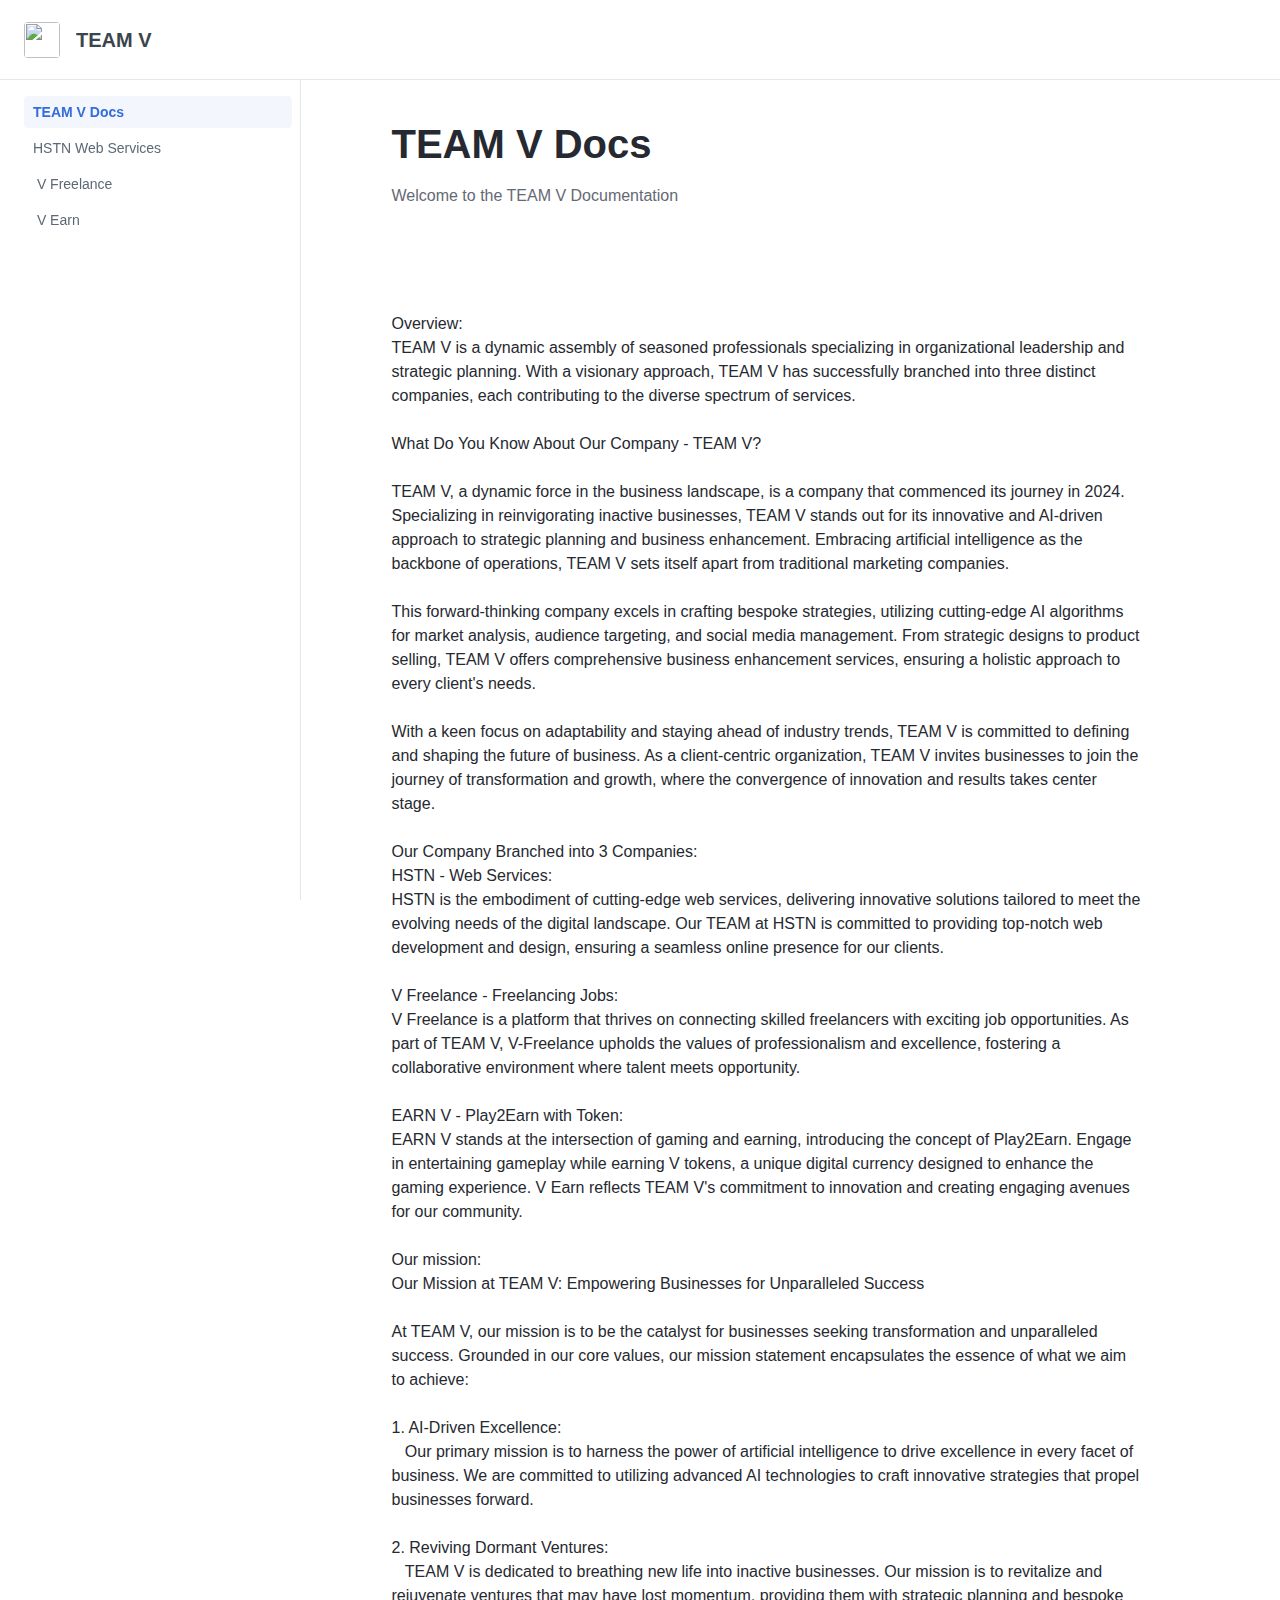
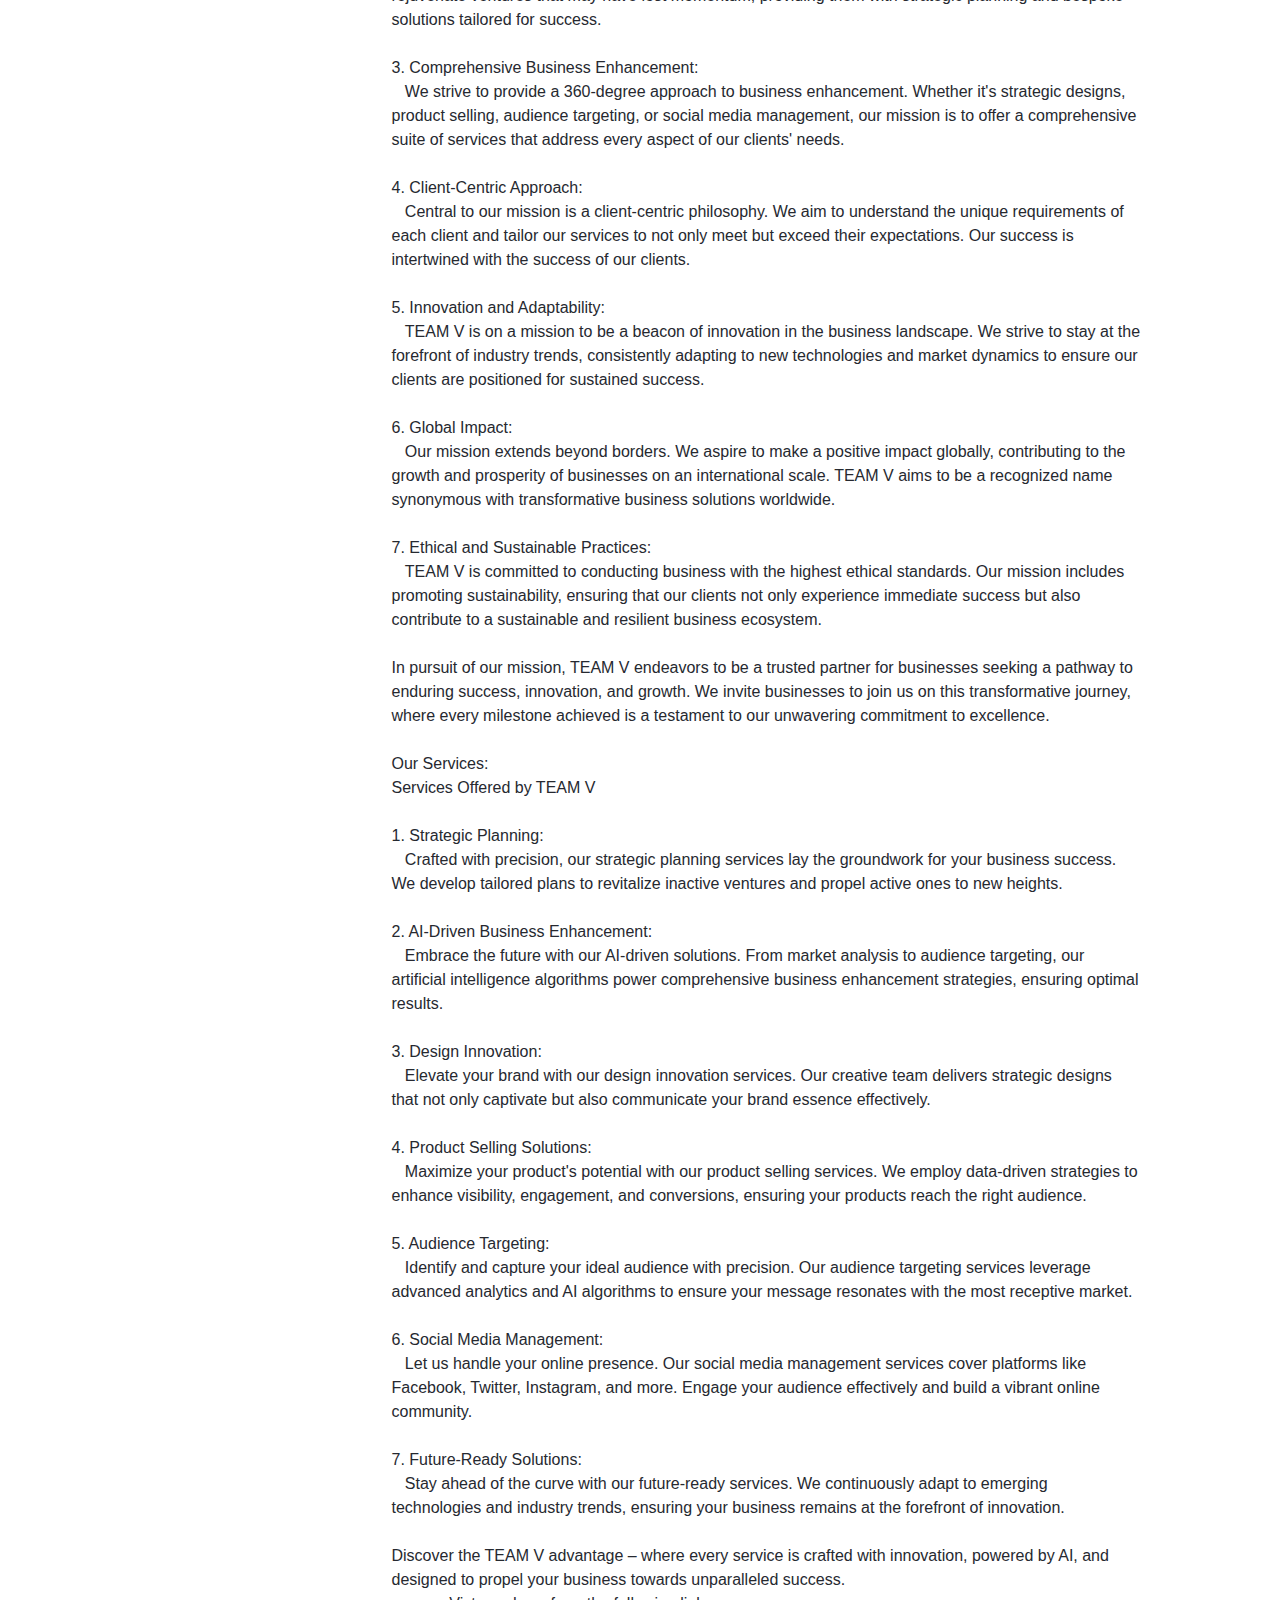
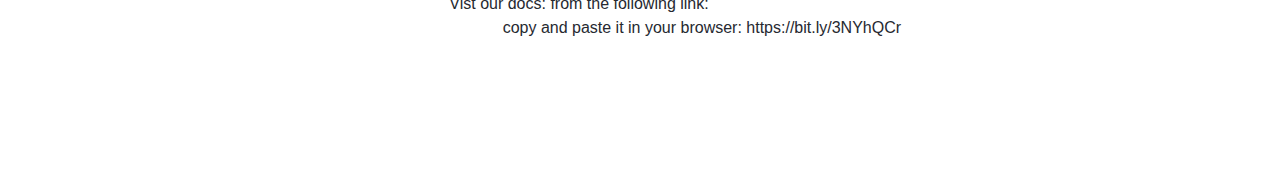
==== index.html @ c24880ca "Update index.html" ====
﻿<!DOCTYPE html>
<html lang="en">
	
    <head>
        <meta charset="utf-8">
        <meta name="viewport" content="width=device-width, initial-scale=1">
        <style>
            /* This is needed because the page cover bleed (100vw) will cause horizontal scrolling */
            /* FIXME: use :has once it is ready for Firefox and lift these back to PageSheetView.module.css */
            html,
            body{
                overflow-x: clip;
            }

            body.theme-overlay {
                position: fixed;
                width: 0;
                top: 0;
                left: 0;
                right: 0;
                bottom: 0;
                background-color: var(--theme-overlay-background);
                z-index: 10000;
            }

            .gitbook-splashscreen {
                view-transition-name: splashscreen;
                position: fixed;
                top: 0;
                right: 0;
                bottom: 0;
                left: 0;
                display: flex;
                width: 100%;
                height: 100%;
                z-index: 10000;
            }
            .slate-spacer {
                height: 0;
                color: transparent;
                outline: none;
                position: absolute;
            }

            ::view-transition-old(splashscreen), ::view-transition-new(splashscreen) {
                animation-duration: 300ms;
            }
        </style>
        <title>TEAM V - DOCS</title><style id="__style-root-primary-color" type="text/css">:root {
                        --custom-theme-color-primary-xxlight: #cddaf6;
--custom-theme-color-primary-xlight: #a9c0f0;
--custom-theme-color-primary-light: #648fe4;
--custom-theme-color-primary-base: #346DDB;
--custom-theme-color-primary-dark: #395794;
--custom-theme-color-primary-xdark: #263b66;
--custom-theme-color-primary-xxdark: #1a202b;
                  }
            </style><link rel="preload" as="font" type="font/woff2" href="public/fonts/Inter/Inter-Bold.woff2?v=3.21" crossorigin="anonymous"><link rel="preload" as="font" type="font/woff2" href="public/fonts/Inter/Inter-BoldItalic.woff2?v=3.21" crossorigin="anonymous"><link rel="preload" as="font" type="font/woff2" href="public/fonts/Inter/Inter-ExtraBold.woff2?v=3.21" crossorigin="anonymous"><link rel="preload" as="font" type="font/woff2" href="public/fonts/Inter/Inter-ExtraBoldItalic.woff2?v=3.21" crossorigin="anonymous"><link rel="preload" as="font" type="font/woff2" href="public/fonts/Inter/Inter-Medium.woff2?v=3.21" crossorigin="anonymous"><link rel="preload" as="font" type="font/woff2" href="public/fonts/Inter/Inter-MediumItalic.woff2?v=3.21" crossorigin="anonymous"><link rel="preload" as="font" type="font/woff2" href="public/fonts/Inter/Inter-Regular.woff2?v=3.21" crossorigin="anonymous"><link rel="preload" as="font" type="font/woff2" href="public/fonts/Inter/Inter-Italic.woff2?v=3.21" crossorigin="anonymous"><style id="__font-Inter-gitbook-content-font">@font-face {
            font-family: 'gitbook-content-font';
            font-style:  normal;
            font-weight: 700;
            font-display: swap;
            src: local("Inter Bold"), local("Inter-Bold"), url("public/fonts/Inter/Inter-Bold.woff2") format("woff2"),
                    url("public/fonts/Inter/Inter-Bold.woff") format("woff");
        }
@font-face {
            font-family: 'gitbook-content-font';
            font-style:  italic;
            font-weight: 700;
            font-display: swap;
            src: local("Inter BoldItalic"), local("Inter-BoldItalic"), url("public/fonts/Inter/Inter-BoldItalic.woff2") format("woff2"),
                    url("public/fonts/Inter/Inter-BoldItalic.woff") format("woff");
        }
@font-face {
            font-family: 'gitbook-content-font';
            font-style:  normal;
            font-weight: 800;
            font-display: swap;
            src: local("Inter ExtraBold"), local("Inter-ExtraBold"), url("public/fonts/Inter/Inter-ExtraBold.woff2") format("woff2"),
                    url("public/fonts/Inter/Inter-ExtraBold.woff") format("woff");
        }
@font-face {
            font-family: 'gitbook-content-font';
            font-style:  italic;
            font-weight: 800;
            font-display: swap;
            src: local("Inter ExtraBoldItalic"), local("Inter-ExtraBoldItalic"), url("public/fonts/Inter/Inter-ExtraBoldItalic.woff2") format("woff2"),
                    url("public/fonts/Inter/Inter-ExtraBoldItalic.woff") format("woff");
        }
@font-face {
            font-family: 'gitbook-content-font';
            font-style:  normal;
            font-weight: 500;
            font-display: swap;
            src: local("Inter Medium"), local("Inter-Medium"), url("public/fonts/Inter/Inter-Medium.woff2") format("woff2"),
                    url("public/fonts/Inter/Inter-Medium.woff") format("woff");
        }
@font-face {
            font-family: 'gitbook-content-font';
            font-style:  italic;
            font-weight: 500;
            font-display: swap;
            src: local("Inter MediumItalic"), local("Inter-MediumItalic"), url("public/fonts/Inter/Inter-MediumItalic.woff2") format("woff2"),
                    url("public/fonts/Inter/Inter-MediumItalic.woff") format("woff");
        }
@font-face {
            font-family: 'gitbook-content-font';
            font-style:  normal;
            font-weight: 400;
            font-display: swap;
            src: local("Inter Regular"), local("Inter-Regular"), url("public/fonts/Inter/Inter-Regular.woff2") format("woff2"),
                    url("public/fonts/Inter/Inter-Regular.woff") format("woff");
        }
@font-face {
            font-family: 'gitbook-content-font';
            font-style:  italic;
            font-weight: 400;
            font-display: swap;
            src: local("Inter Italic"), local("Inter-Italic"), url("public/fonts/Inter/Inter-Italic.woff2") format("woff2"),
                    url("public/fonts/Inter/Inter-Italic.woff") format("woff");
        }</style><meta name="description" content="Welcome to the TEAM V Documentation" id="__meta-description"><meta name="og:description" content="Welcome to the TEAM V Documentation" id="__meta-og:description"><meta name="og:image"  content="summary_large_image" id="__meta-twitter:card"><meta name="og:title" content="TEAN V docs" id="__meta-og:title"><meta name="twitter:site" content="TEAM V" id="__meta-twitter:site"><meta name="robots" content="index" id="__meta-robots"><link rel="icon"  id="__link-icon"><link rel="apple-touch-icon" 
		
		
                
                <script type="module" defer="" src="public/app/public-WZQHP3GD.min.js?v=10.9.530-3d3f782b3c0185a0821f95a92697a56e1e0053a0-7331401255"></script>
                <link as="style" rel="preload" href="public/app/public-IGRDNCJR.css?v=10.9.530-3d3f782b3c0185a0821f95a92697a56e1e0053a0-7331401255">
                <link rel="stylesheet" href="public/app/public-IGRDNCJR.css?v=10.9.530-3d3f782b3c0185a0821f95a92697a56e1e0053a0-7331401255">
                <style id="react-native-stylesheet">[stylesheet-group="0"]{}
body{margin:0;}
button::-moz-focus-inner,input::-moz-focus-inner{border:0;padding:0;}
html{-ms-text-size-adjust:100%;-webkit-text-size-adjust:100%;-webkit-tap-highlight-color:rgba(0,0,0,0);}
input::-webkit-search-cancel-button,input::-webkit-search-decoration,input::-webkit-search-results-button,input::-webkit-search-results-decoration{display:none;}
[stylesheet-group="1"]{}
.css-11aywtz{-moz-appearance:textfield;-webkit-appearance:none;background-color:rgba(0,0,0,0.00);border-bottom-left-radius:0px;border-bottom-right-radius:0px;border-top-left-radius:0px;border-top-right-radius:0px;border:0 solid black;box-sizing:border-box;font:14px -apple-system,BlinkMacSystemFont,"Segoe UI",Roboto,Helvetica,Arial,sans-serif;margin:0px;padding:0px;resize:none;}
.css-175oi2r{align-items:stretch;background-color:rgba(0,0,0,0.00);border:0 solid black;box-sizing:border-box;display:flex;flex-basis:auto;flex-direction:column;flex-shrink:0;list-style:none;margin:0px;min-height:0px;min-width:0px;padding:0px;position:relative;text-decoration:none;z-index:0;}
.css-1qaijid{background-color:rgba(0,0,0,0.00);border:0 solid black;box-sizing:border-box;color:inherit;display:inline;font:inherit;list-style:none;margin:0px;padding:0px;text-align:inherit;text-decoration:none;white-space:inherit;word-wrap:break-word;}
.css-1rynq56{background-color:rgba(0,0,0,0.00);border:0 solid black;box-sizing:border-box;color:rgba(0,0,0,1.00);display:inline;font:14px -apple-system,BlinkMacSystemFont,"Segoe UI",Roboto,Helvetica,Arial,sans-serif;list-style:none;margin:0px;padding:0px;text-align:inherit;text-decoration:none;white-space:pre-wrap;word-wrap:break-word;}
.css-9pa8cd{bottom:0px;height:100%;left:0px;opacity:0;position:absolute;right:0px;top:0px;width:100%;z-index:-1;}
[stylesheet-group="2"]{}
.r-1064s9p{margin:4px;}
.r-117ykcp{border-bottom-color:var(--sp-color-border-base);border-left-color:var(--sp-color-border-base);border-right-color:var(--sp-color-border-base);border-top-color:var(--sp-color-border-base);}
.r-11mg6pl{border-bottom-color:rgba(255,255,255,1.00);border-left-color:rgba(255,255,255,1.00);border-right-color:rgba(255,255,255,1.00);border-top-color:rgba(255,255,255,1.00);}
.r-13awgt0{flex:1;}
.r-13fxbef{border-bottom-color:rgba(211,61,61,1.00);border-left-color:rgba(211,61,61,1.00);border-right-color:rgba(211,61,61,1.00);border-top-color:rgba(211,61,61,1.00);}
.r-1471scf{display:inline;}
.r-156hn8l{border-bottom-color:rgba(211,220,228,1.00);border-left-color:rgba(211,220,228,1.00);border-right-color:rgba(211,220,228,1.00);border-top-color:rgba(211,220,228,1.00);}
.r-17gur6a{border-bottom-left-radius:0px;border-bottom-right-radius:0px;border-top-left-radius:0px;border-top-right-radius:0px;}
.r-18c69zk{border-bottom-left-radius:100px;border-bottom-right-radius:100px;border-top-left-radius:100px;border-top-right-radius:100px;}
.r-190qawg{border-bottom-color:rgba(227,232,237,1.00);border-left-color:rgba(227,232,237,1.00);border-right-color:rgba(227,232,237,1.00);border-top-color:rgba(227,232,237,1.00);}
.r-19dn8jc{border-bottom-color:rgba(104,60,17,1.00);border-left-color:rgba(104,60,17,1.00);border-right-color:rgba(104,60,17,1.00);border-top-color:rgba(104,60,17,1.00);}
.r-1awa8pu{border-bottom-color:rgba(101,119,134,1.00);border-left-color:rgba(101,119,134,1.00);border-right-color:rgba(101,119,134,1.00);border-top-color:rgba(101,119,134,1.00);}
.r-1c57tb8{border-bottom-left-radius:34px;border-bottom-right-radius:34px;border-top-left-radius:34px;border-top-right-radius:34px;}
.r-1d4xg89{border-bottom-color:rgba(170,184,194,1.00);border-left-color:rgba(170,184,194,1.00);border-right-color:rgba(170,184,194,1.00);border-top-color:rgba(170,184,194,1.00);}
.r-1dqxon3{overflow-x:auto;overflow-y:auto;}
.r-1edjr5w{padding:80px;}
.r-1fdo3w0{margin:16px;}
.r-1fuqb1j{border-bottom-left-radius:24px;border-bottom-right-radius:24px;border-top-left-radius:24px;border-top-right-radius:24px;}
.r-1j16mh1{border-bottom-left-radius:100%;border-bottom-right-radius:100%;border-top-left-radius:100%;border-top-right-radius:100%;}
.r-1jkafct{border-bottom-left-radius:2px;border-bottom-right-radius:2px;border-top-left-radius:2px;border-top-right-radius:2px;}
.r-1jyn79y{border-bottom-color:rgba(0,150,136,1.00);border-left-color:rgba(0,150,136,1.00);border-right-color:rgba(0,150,136,1.00);border-top-color:rgba(0,150,136,1.00);}
.r-1p0fg95{border-bottom-color:rgba(245,247,249,1.00);border-left-color:rgba(245,247,249,1.00);border-right-color:rgba(245,247,249,1.00);border-top-color:rgba(245,247,249,1.00);}
.r-1phboty{border-bottom-style:solid;border-left-style:solid;border-right-style:solid;border-top-style:solid;}
.r-1rwzld0{border-bottom-color:rgba(11,79,47,1.00);border-left-color:rgba(11,79,47,1.00);border-right-color:rgba(11,79,47,1.00);border-top-color:rgba(11,79,47,1.00);}
.r-1tgwseu{border-bottom-color:rgba(52,109,219,1.00);border-left-color:rgba(52,109,219,1.00);border-right-color:rgba(52,109,219,1.00);border-top-color:rgba(52,109,219,1.00);}
.r-1udh08x{overflow-x:hidden;overflow-y:hidden;}
.r-1ufqoot{border-bottom-color:rgba(20,23,28,1.00);border-left-color:rgba(20,23,28,1.00);border-right-color:rgba(20,23,28,1.00);border-top-color:rgba(20,23,28,1.00);}
.r-1w1o3af{border-bottom-color:rgba(251,232,240,1.00);border-left-color:rgba(251,232,240,1.00);border-right-color:rgba(251,232,240,1.00);border-top-color:rgba(251,232,240,1.00);}
.r-1wgstfn{border-bottom-style:none;border-left-style:none;border-right-style:none;border-top-style:none;}
.r-1x0lp8v{border-bottom-color:rgba(220,238,244,1.00);border-left-color:rgba(220,238,244,1.00);border-right-color:rgba(220,238,244,1.00);border-top-color:rgba(220,238,244,1.00);}
.r-1xc7w19{border-bottom-color:rgba(0,0,0,1.00);border-left-color:rgba(0,0,0,1.00);border-right-color:rgba(0,0,0,1.00);border-top-color:rgba(0,0,0,1.00);}
.r-1xfd6ze{border-bottom-left-radius:8px;border-bottom-right-radius:8px;border-top-left-radius:8px;border-top-right-radius:8px;}
.r-1xutcf9{padding:40px;}
.r-1yadl64{border-bottom-width:0px;border-left-width:0px;border-right-width:0px;border-top-width:0px;}
.r-42olwf{border-bottom-color:rgba(0,0,0,0.00);border-left-color:rgba(0,0,0,0.00);border-right-color:rgba(0,0,0,0.00);border-top-color:rgba(0,0,0,0.00);}
.r-4a18lf{border-bottom-color:rgba(255,0,0,1.00);border-left-color:rgba(255,0,0,1.00);border-right-color:rgba(255,0,0,1.00);border-top-color:rgba(255,0,0,1.00);}
.r-4qtqp9{display:inline-block;}
.r-60ke3l{border-bottom-color:rgba(0,128,0,1.00);border-left-color:rgba(0,128,0,1.00);border-right-color:rgba(0,128,0,1.00);border-top-color:rgba(0,128,0,1.00);}
.r-6578ry{margin:40px;}
.r-6koalj{display:flex;}
.r-6ncur5{border-bottom-left-radius:18px;border-bottom-right-radius:18px;border-top-left-radius:18px;border-top-right-radius:18px;}
.r-6t2glc{border-bottom-left-radius:40px;border-bottom-right-radius:40px;border-top-left-radius:40px;border-top-right-radius:40px;}
.r-9x6qib{border-bottom-color:rgba(204,214,221,1.00);border-left-color:rgba(204,214,221,1.00);border-right-color:rgba(204,214,221,1.00);border-top-color:rgba(204,214,221,1.00);}
.r-ancj0c{border-bottom-color:rgba(218,212,255,1.00);border-left-color:rgba(218,212,255,1.00);border-right-color:rgba(218,212,255,1.00);border-top-color:rgba(218,212,255,1.00);}
.r-by8dw1{margin:24px;}
.r-bztko3{overflow-x:visible;overflow-y:visible;}
.r-cdmcib{border-bottom-left-radius:3px;border-bottom-right-radius:3px;border-top-left-radius:3px;border-top-right-radius:3px;}
.r-cpet4d{border-bottom-left-radius:999px;border-bottom-right-radius:999px;border-top-left-radius:999px;border-top-right-radius:999px;}
.r-crgep1{margin:0px;}
.r-d045u9{border-bottom-width:2px;border-left-width:2px;border-right-width:2px;border-top-width:2px;}
.r-d23pfw{padding:24px;}
.r-dta0w2{flex:2;}
.r-edyy15{padding:8px;}
.r-eg6o18{border-bottom-style:dashed;border-left-style:dashed;border-right-style:dashed;border-top-style:dashed;}
.r-egco7n{border-bottom-color:rgba(253,195,137,1.00);border-left-color:rgba(253,195,137,1.00);border-right-color:rgba(253,195,137,1.00);border-top-color:rgba(253,195,137,1.00);}
.r-fx7oqy{border-bottom-color:rgba(0,0,255,1.00);border-left-color:rgba(0,0,255,1.00);border-right-color:rgba(0,0,255,1.00);border-top-color:rgba(0,0,255,1.00);}
.r-hvic4v{display:none;}
.r-hwh8t1{margin:8px;}
.r-jqra5g{border-bottom-color:rgba(55,65,81,1.00);border-left-color:rgba(55,65,81,1.00);border-right-color:rgba(55,65,81,1.00);border-top-color:rgba(55,65,81,1.00);}
.r-jxo161{border-bottom-color:rgba(255,204,203,1.00);border-left-color:rgba(255,204,203,1.00);border-right-color:rgba(255,204,203,1.00);border-top-color:rgba(255,204,203,1.00);}
.r-kdyh1x{border-bottom-left-radius:6px;border-bottom-right-radius:6px;border-top-left-radius:6px;border-top-right-radius:6px;}
.r-krxsd3{display:-webkit-box;}
.r-m2nopt{border-bottom-color:rgba(43,46,57,1.00);border-left-color:rgba(43,46,57,1.00);border-right-color:rgba(43,46,57,1.00);border-top-color:rgba(43,46,57,1.00);}
.r-m7id7e{flex:unset;}
.r-m9k8lk{border-bottom-color:rgba(223,255,240,1.00);border-left-color:rgba(223,255,240,1.00);border-right-color:rgba(223,255,240,1.00);border-top-color:rgba(223,255,240,1.00);}
.r-nsbfu8{padding:16px;}
.r-p4pd8u{border-bottom-color:rgba(36,42,49,1.00);border-left-color:rgba(36,42,49,1.00);border-right-color:rgba(36,42,49,1.00);border-top-color:rgba(36,42,49,1.00);}
.r-qwd59z{border-bottom-left-radius:1px;border-bottom-right-radius:1px;border-top-left-radius:1px;border-top-right-radius:1px;}
.r-rs99b7{border-bottom-width:1px;border-left-width:1px;border-right-width:1px;border-top-width:1px;}
.r-t60dpp{padding:0px;}
.r-texgdz{margin:80px;}
.r-tuq35u{padding:4px;}
.r-tyhe3k{border-bottom-left-radius:64px;border-bottom-right-radius:64px;border-top-left-radius:64px;border-top-right-radius:64px;}
.r-xoduu5{display:inline-flex;}
.r-xyw6el{padding:12px;}
.r-ywje51{margin:auto;}
.r-z2wwpe{border-bottom-left-radius:4px;border-bottom-right-radius:4px;border-top-left-radius:4px;border-top-right-radius:4px;}
.r-zhp00w{padding:2px;}
[stylesheet-group="2.1"]{}
.r-10x3wzx{padding-bottom:40px;padding-top:40px;}
.r-11yq8vr{margin-left:40px;margin-right:40px;}
.r-1e081e0{padding-left:12px;padding-right:12px;}
.r-1guathk{padding-left:24px;padding-right:24px;}
.r-1h4fu65{padding-bottom:24px;padding-top:24px;}
.r-1hy1u7s{margin-left:24px;margin-right:24px;}
.r-1isdzm1{padding-left:80px;padding-right:80px;}
.r-1jgb5lz{margin-left:auto;margin-right:auto;}
.r-1p02zvt{padding-left:48px;padding-right:48px;}
.r-1p4rafz{padding-left:2px;padding-right:2px;}
.r-1p6iasa{margin-bottom:4px;margin-top:4px;}
.r-1pn2ns4{padding-left:8px;padding-right:8px;}
.r-1r5su4o{margin-bottom:16px;margin-top:16px;}
.r-1unineu{margin-bottom:40px;margin-top:40px;}
.r-1w3m5we{padding-bottom:80px;padding-top:80px;}
.r-1ybube5{margin-left:8px;margin-right:8px;}
.r-1ydw1k6{margin-left:16px;margin-right:16px;}
.r-1yzf0co{padding-bottom:16px;padding-top:16px;}
.r-4amgru{margin-left:4px;margin-right:4px;}
.r-5njf8e{padding-bottom:8px;padding-top:8px;}
.r-5wp0in{padding-left:40px;padding-right:40px;}
.r-c8eef1{margin-bottom:8px;margin-top:8px;}
.r-g4w12b{padding-left:94px;padding-right:94px;}
.r-g8va3u{margin-left:80px;margin-right:80px;}
.r-mk0yit{padding-left:0px;padding-right:0px;}
.r-mvpalk{margin-left:0px;margin-right:0px;}
.r-oyd9sg{padding-bottom:4px;padding-top:4px;}
.r-pw2am6{margin-bottom:24px;margin-top:24px;}
.r-r0h9e2{margin-bottom:0px;margin-top:0px;}
.r-r26ds4{margin-bottom:80px;margin-top:80px;}
.r-rjfia{padding-bottom:0px;padding-top:0px;}
.r-s1qlax{padding-left:4px;padding-right:4px;}
.r-ymttw5{padding-left:16px;padding-right:16px;}
[stylesheet-group="2.2"]{}
.r-100vyta{margin-top:7px;}
.r-1029d6i{top:-24px;}
.r-105ug2t{pointer-events:auto!important;}
.r-109y4c4{height:1px;}
.r-10kz8ia{color:rgba(228,79,137,1.00);}
.r-10ptun7{height:16px;}
.r-10pyoum{color:rgba(5,5,5,1.00);}
.r-10x49cs{font-size:10px;}
.r-10xqauy{padding-top:env(safe-area-inset-top);}
.r-111w7nw{box-shadow:0px 1px 2px rgba(0,0,0,0.69);}
.r-113qch9{cursor:auto;}
.r-116b19x{padding-left:40px;}
.r-119vxgs{border-top-style:dashed;}
.r-11c0sde{margin-top:24px;}
.r-11f42r{height:314px;}
.r-11g3r6m{padding-right:24px;}
.r-11j9u27{visibility:hidden;}
.r-11mo1y0{margin-bottom:7px;}
.r-11mpjr4{background-color:rgba(223,223,223,1.00);}
.r-11udlyb{background-color:rgba(0,150,136,1.00);}
.r-11vxtcu{background-color:rgba(211,220,228,1.00);}
.r-11wrixw{margin-left:0px;}
.r-11xdecz{max-width:233px;}
.r-11yh6sk{overflow-x:hidden;}
.r-11ys0m{-webkit-break-before:auto;break-before:auto;}
.r-123mryc{color:rgba(185,94,4,1.00);}
.r-127358a{animation-name:r-9p3sdl;}
.r-127gp16{max-width:150px;}
.r-12dqhl9{height:calc(100vh - 80px);}
.r-12mrs02{object-fit:contain;}
.r-12vffkv>*{pointer-events:auto;}
.r-12vffkv{pointer-events:none!important;}
.r-12ym1je{width:18px;}
.r-12zb1j4{margin-right:7px;}
.r-135wba7{line-height:24px;}
.r-13gfk22{animation-delay:250ms;}
.r-13hce6t{margin-left:4px;}
.r-13i40vn{box-shadow:0px 12px 13px rgba(0,0,0,0.02);}
.r-13l2t4g{border-right-width:1px;}
.r-13ll0g2{color:rgba(10,48,105,1.00);}
.r-13lvk87{margin-left:110px;}
.r-13qz1uu{width:100%;}
.r-13tjlyg{transition-duration:0.1s;}
.r-13yce4e{border-top-width:0px;}
.r-142tt33{-webkit-text-decoration-line:line-through;text-decoration-line:line-through;}
.r-144uupt{left:2px;}
.r-146iojx{max-width:300px;}
.r-1472mwg{height:24px;}
.r-14bkmb3{bottom:-3px;}
.r-14eup4l{top:3px;}
.r-14gqq1x{margin-top:4px;}
.r-14lw9ot{background-color:rgba(255,255,255,1.00);}
.r-14sbq61{background-color:rgba(33,150,243,1.00);}
.r-14utu6a{line-height:8px;}
.r-14vq63g{background-color:rgba(3,58,22,1.00);}
.r-14yzgew{line-height:18px;}
.r-150rngu{-webkit-overflow-scrolling:touch;}
.r-157h22z{background-color:rgba(45,50,58,1.00);}
.r-15g7tld{margin-bottom:80px;}
.r-15m1z73{margin-left:40px;}
.r-15m68ww{color:rgba(137,198,218,1.00);}
.r-15o5oer{bottom:auto;}
.r-15ysp7h{min-height:32px;}
.r-15zivkp{margin-bottom:4px;}
.r-16dba41{font-weight:400;}
.r-16et402{color:var(--sp-color-text-light);}
.r-16l9doz{height:auto;}
.r-16y2uox{flex-grow:1;}
.r-173mn98{align-self:flex-end;}
.r-1777fci{justify-content:center;}
.r-17bb2tj{animation-duration:0.75s;}
.r-17giqoz{box-shadow:0px 0px 7px rgba(0,0,0,0.52);}
.r-17grq5a{margin-right:-8px;}
.r-17leim2{background-repeat:repeat;}
.r-17mnkfo{background-color:var(--sp-color-button-upgrade-bg-default);}
.r-17rnw9f{line-height:30px;}
.r-17s6mgv{justify-content:flex-end;}
.r-17tb59b{opacity:0.7;}
.r-17tloay{opacity:0.6;}
.r-17wrw06{color:rgba(180,26,26,1.00);}
.r-184en5c{z-index:1;}
.r-18ayb63{border-right-color:rgba(227,232,237,1.00);}
.r-18kxxzh{flex-grow:0;}
.r-18nhz7w{top:-3px;}
.r-18p6if4{border-right-width:2px;}
.r-18u37iz{flex-direction:row;}
.r-18y5qoh{color:rgba(165,214,255,1.00);}
.r-190thrv{color:rgba(145,75,5,1.00);}
.r-19554kt{width:90px;}
.r-19akecc{color:rgba(175,245,180,1.00);}
.r-19byhck{flex-basis:32%;}
.r-19lq7b1{top:16px;}
.r-19r33im{letter-spacing:1.2px;}
.r-19tq15n{margin-top:80px;}
.r-19wmn03{width:20px;}
.r-19z077z{touch-action:none;}
.r-1a3cspq{background-color:rgba(40,49,67,1.00);}
.r-1abnn5w{animation-play-state:paused;}
.r-1acpoxo{width:36px;}
.r-1adewhw{padding-bottom:76px;}
.r-1aerykh{border-top-color:rgba(211,220,228,1.00);}
.r-1ais5m6{transform:rotate(90deg);}
.r-1aockid{width:40px;}
.r-1armvtb{font-size:8px;}
.r-1awozwy{align-items:center;}
.r-1axcl7z{border:1px solid #d3dce4;}
.r-1ay1djp{animation-duration:1s;}
.r-1b00too{background-color:rgba(236,239,241,1.00);}
.r-1b096ap{border-bottom-color:rgba(36,42,49,1.00);}
.r-1b1g84l{bottom:-8px;}
.r-1b43r93{font-size:14px;}
.r-1bcbbo8{color:rgba(17,99,41,1.00);}
.r-1bnj018{color:rgba(92,105,117,1.00);}
.r-1bwbpp8{color:rgba(57,87,148,1.00);}
.r-1c681wc{color:rgba(77,222,152,1.00);}
.r-1c6unfx{forced-color-adjust:none;}
.r-1ce3o0f{max-height:80vh;}
.r-1ceczpf{min-height:24px;}
.r-1clhhh9{-moz-transition-property:all;-webkit-transition-property:all;transition-property:all;}
.r-1cmwbt1{gap:8px;}
.r-1d09ksm{align-items:baseline;}
.r-1d2f490{left:0px;}
.r-1d4mawv{margin-right:4px;}
.r-1d5kdc7{flex-direction:column-reverse;}
.r-1d7fvdj{justify-content:space-evenly;}
.r-1d9grui{border-bottom-color:rgba(211,220,228,1.00);}
.r-1ddef8g{-webkit-text-decoration-line:underline;text-decoration-line:underline;}
.r-1dernwh{height:70%;}
.r-1dlgt49{max-height:30px;}
.r-1dmvmgl{background-color:rgba(36,42,49,1.00);}
.r-1dn12g7{line-height:48px;}
.r-1dpl46z{border-bottom-right-radius:4px;}
.r-1dqbpge{cursor:text;}
.r-1dumtqg{background-color:rgba(253,195,137,1.00);}
.r-1e1gmzv{color:rgba(38,59,102,1.00);}
.r-1efo1hp{border-bottom-color:rgba(43,46,57,1.00);}
.r-1ei5mc7{cursor:inherit;}
.r-1eic64l{color:rgba(198,44,104,1.00);}
.r-1enofrn{font-size:12px;}
.r-1euycsn{flex-direction:row-reverse;}
.r-1ewcgjf{box-shadow:0px 1px 3px rgba(0,0,0,0.5);}
.r-1f2v84d{color:rgba(204,207,212,1.00);}
.r-1f529hi{line-height:14px;}
.r-1f77ubx{padding-bottom:var(--sp-spacing-300);}
.r-1fd96xs{padding-left:50px;}
.r-1fdih9r{gap:24px;}
.r-1fe0xdi{left:0%;}
.r-1ff274t{text-align:right;}
.r-1fi01yr{background-color:rgba(55,65,81,1.00);}
.r-1fiaf3z{opacity:0.05;}
.r-1fo40xd{top:80px;}
.r-1fq43b1{flex-basis:100%;}
.r-1g7fiml{height:30px;}
.r-1g80fh1{margin-right:80px;}
.r-1ghhsy9{color:rgba(52,109,219,1.00);}
.r-1gigy5k{border-bottom-color:rgba(45,50,58,1.00);}
.r-1glc72y{border-bottom-color:rgba(245,247,249,1.00);}
.r-1glkqn6{width:80px;}
.r-1h0z5md{justify-content:flex-start;}
.r-1h2t8mc{width:0px;}
.r-1h815vi{right:92%;}
.r-1h8ys4a{padding-top:4px;}
.r-1habvwh{align-items:flex-start;}
.r-1hjwoze{height:18px;}
.r-1hlnpa{height:3px;}
.r-1hpgsb4{;}
.r-1hqdnve{box-shadow:0px 0px 4px inset rgba(0,0,0, 0.08);}
.r-1hrvmjx{border-top-color:rgba(55,65,81,1.00);}
.r-1hvjb8t{padding-right:4px;}
.r-1hy97zq{padding-top:80px;}
.r-1i6wzkk{-moz-transition-property:opacity;-webkit-transition-property:opacity;transition-property:opacity;}
.r-1i7sdiz{box-shadow:0px 4px 10px rgba(0,0,0,0.05);}
.r-1i93rbr{right:0%;}
.r-1iadl42{background-color:var(--sp-color-bg-standout-base);}
.r-1ielgck{animation-duration:300ms;}
.r-1ifxtd0{margin-bottom:16px;}
.r-1iln25a{word-wrap:normal;}
.r-1ioqa4e{border-top-right-radius:7px;}
.r-1ipicw7{width:300px;}
.r-1j7aebl{width:880px;}
.r-1janqcz{width:16px;}
.r-1jg9483{width:8px;}
.r-1jj8364{margin-left:auto;}
.r-1jkjb{margin-left:8px;}
.r-1jnzvcq{padding-bottom:80px;}
.r-1jocfgc{width:290px;}
.r-1jpmnxg{word-wrap:anywhere;}
.r-1jxfwug{border-top-width:2px;}
.r-1k25im9{height:26px;}
.r-1kb76zh{margin-right:8px;}
.r-1kf75xu{color:rgba(12,105,61,1.00);}
.r-1kfrs79{font-weight:600;}
.r-1kihuf0{align-self:center;}
.r-1kjq87h{width:376px;}
.r-1knl56f{animation-name:r-1hunrpy;}
.r-1kvn7zp{max-height:150px;}
.r-1l0m7dr{background-image:radial-gradient(rgba(0, 0, 0, 0.1), #ffffff);}
.r-1l7z4oj{padding-bottom:16px;}
.r-1l94q7l{box-shadow:inset 0px 0px 1px rgb(0 0 0 / 30%);}
.r-1ld3bg{top:-4px;}
.r-1ldzwu0{animation-timing-function:linear;}
.r-1ljd8xs{border-left-width:1px;}
.r-1lky6n1{background-color:rgba(227,232,237,1.00);}
.r-1lnfjr6{-webkit-background-clip:text;}
.r-1lnt56z{color:rgba(211,220,228,1.00);}
.r-1loqt21{cursor:pointer;}
.r-1m04atk{padding-left:8px;}
.r-1m4drjs{top:-6px;}
.r-1maqer6{max-width:860px;}
.r-1mdbw0j{padding-bottom:0px;}
.r-1mdsxwj{color:rgba(237,159,81,1.00);}
.r-1mgmw1x{background-image:linear-gradient(90deg, #5f45ff, #442fc8);}
.r-1mhb1uw{width:42px;}
.r-1mhtwjo{left:-3px;}
.r-1mlwlqe{flex-basis:auto;}
.r-1mnahxq{margin-top:0px;}
.r-1moh23t{bottom:16px;}
.r-1mrlafo{background-position:0;}
.r-1ms9ukt{bottom:-5px;}
.r-1mtwht8{color:rgba(210,168,255,1.00);}
.r-1muvv40{animation-iteration-count:infinite;}
.r-1n20pny{width:140px;}
.r-1n6k3lk{color:rgba(36,42,49,1.00);}
.r-1na1l7e{animation-play-state:running;}
.r-1nf4jbm{color:rgba(59,69,78,1.00);}
.r-1niwhzg{background-color:rgba(0,0,0,0.00);}
.r-1nj16ve{left:-10px;}
.r-1nlw0im{bottom:8px;}
.r-1nnq5pb{background-color:var(--sp-color-bg-base);}
.r-1ny4l3l{outline-style:none;}
.r-1o2nx2a{font-weight:360;}
.r-1ocf4r9{scroll-snap-type:y mandatory;}
.r-1odw9d6{background-color:rgba(20,23,28,1.00);}
.r-1oec5bt{opacity:0.2;}
.r-1oep0n4{left:-12px;}
.r-1ois7e2{color:rgba(55,65,81,1.00);}
.r-1or9b2r{height:10px;}
.r-1osy6ei{color:rgba(255,220,215,1.00);}
.r-1oszu61{align-items:stretch;}
.r-1otgn73{touch-action:manipulation;}
.r-1ow6zhx{margin-left:16px;}
.r-1p0dtai{bottom:0px;}
.r-1p5i0ed{bottom:-24px;}
.r-1p69tiw{border-top-color:rgba(43,46,57,1.00);}
.r-1pa6394{color:var(--sp-color-text-muted);}
.r-1peese0{margin-bottom:24px;}
.r-1ph75f1{height:80px;}
.r-1pi2tsx{height:100%;}
.r-1pl7oy7{min-height:48px;}
.r-1ptriwd{right:2px;}
.r-1pyaxff{padding-right:8px;}
.r-1q142lx{flex-shrink:0;}
.r-1q6rxnj{padding-right:110px;}
.r-1q77oe7{background-color:rgba(171,183,202,1.00);}
.r-1q9ho9q{color:rgba(48,127,152,1.00);}
.r-1q9jyb7{-webkit-filter:blur(16px) contrast(110%) hue-rotate(10deg) brightness(1.2) saturate(1.2);filter:blur(16px) contrast(110%) hue-rotate(10deg) brightness(1.2) saturate(1.2);}
.r-1qc3rpd{transform:scaleY(-1);}
.r-1qd0xha{font-family:-apple-system,BlinkMacSystemFont,"Segoe UI",Roboto,Helvetica,Arial,sans-serif;}
.r-1qdbj55{animation-name:r-ndfo3d;}
.r-1qefu2b{right:-3px;}
.r-1qhn6m8{padding-left:16px;}
.r-1qipmxq{color:var(--sp-color-button-upgrade-text);}
.r-1quu1zo{;}
.r-1r0uwd5{color:rgba(255,166,87,1.00);}
.r-1r3mtb5{border-bottom-color:rgba(20,23,28,1.00);}
.r-1r74h94{left:8px;}
.r-1r8g8re{height:36px;}
.r-1rasi3h{color:rgba(136,153,168,1.00);}
.r-1rbj2e8{outline-color:#f5f7f9;}
.r-1rdth4h{border-left-color:rgba(55,65,81,1.00);}
.r-1rho1gz{box-shadow:0px 12px 13px rgba(0,0,0,0.12);}
.r-1rkdych{max-width:1040px;}
.r-1rla0r3{background-image:linear-gradient(90deg, #d33d3d, #b41a1a);}
.r-1rnoaur{overflow-y:auto;}
.r-1ro0kt6{flex-basis:0%;}
.r-1ro7rbe{right:100%;}
.r-1rttkqs{width:400px;}
.r-1s3egr7{z-index:100;}
.r-1s8p94s{max-width:832px;}
.r-1sncvnh{transform:translateZ(0px);}
.r-1sxrcry{background-size:auto;}
.r-1t2qqvi{flex-basis:50%;}
.r-1t7uo4s{object-fit:cover;}
.r-1t8m4kl{text-shadow:0px 0px 3px rgba(36,42,49,1.00);}
.r-1tazni7{cursor:not-allowed;}
.r-1ts5s6y{aspect-ratio:1.7777777777777777;}
.r-1ttybm1{border-top-color:rgba(45,50,58,1.00);}
.r-1tymxbh{box-shadow:5px 0px 7px rgba(36,42,49,0.60);}
.r-1u9v6se{color:rgba(39,85,100,1.00);}
.r-1ua3vzd{background-color:rgba(223,255,240,1.00);}
.r-1ub1aon{transform:translateY(100%);}
.r-1udbk01{text-overflow:ellipsis;}
.r-1ufdtu9{background-image:linear-gradient(270deg, #e3e8ed 10%, #f5f7f9, #e3e8ed 90%);}
.r-1ufr4wv{z-index:9;}
.r-1ui5ee8{font-size:32px;}
.r-1ul06mb{margin-left:32px;}
.r-1ulgld5{color:rgba(255,123,114,1.00);}
.r-1um4q9x{-moz-transition:opacity 800ms ease;-webkit-transition:opacity 800ms ease;transition:opacity 800ms ease;}
.r-1uql0sn{top:-1.2em;}
.r-1ur9v65{padding-top:40px;}
.r-1ut4w64{margin-bottom:-1px;}
.r-1uwte3a{padding-bottom:40px;}
.r-1uypc71{animation-timing-function:ease-in;}
.r-1v2oles{top:50%;}
.r-1v7sw2p{background-size:50% 80px;}
.r-1vamr63{max-width:720px;}
.r-1vckr1u{background-color:rgba(245,247,249,1.00);}
.r-1vex5ub{color:rgba(68,47,200,1.00);}
.r-1vutw0s{background-color:rgba(103,6,12,1.00);}
.r-1vzi8xi{vertical-align:middle;}
.r-1w2pmg{height:0px;}
.r-1w6e6rj{flex-wrap:wrap;}
.r-1wan564{color:rgba(169,192,240,1.00);}
.r-1wbh5a2{flex-shrink:1;}
.r-1wezhl{margin-left:80px;}
.r-1wfhzrg{height:120px;}
.r-1wghi3f{top:-8px;}
.r-1wtj0ep{justify-content:space-between;}
.r-1wv73ep{align-self:baseline;}
.r-1ww30s9{max-width:30px;}
.r-1wyyakw{z-index:-1;}
.r-1wzrnnt{margin-top:16px;}
.r-1x35g6{font-size:24px;}
.r-1xbve24{height:6px;}
.r-1xcajam{position:fixed;}
.r-1xnzce8{-moz-user-select:text;-webkit-user-select:text;user-select:text;}
.r-1xoqk23{background-color:rgba(68,47,200,1.00);}
.r-1xsj5db{background-color:var(--sp-color-sidesheet-list-item-bg-hover);}
.r-1y0r55a{background-image:radial-gradient(rgba(255, 255, 255, 0.1), #14171c);}
.r-1y14msn{border-bottom-color:rgba(55,65,81,1.00);}
.r-1y9xkqr{left:8%;}
.r-1yb8zos{background-color:rgba(162,169,185,1.00);}
.r-1ybp48z{background-image:linear-gradient(90deg, #cc3131, #b41a1a);}
.r-1ye8kvj{max-width:600px;}
.r-1ygmrgt{padding-top:24px;}
.r-1yv4afn{border-top-color:rgba(227,232,237,1.00);}
.r-1yvhtrz{width:32px;}
.r-1yxedwg{top:8px;}
.r-1yyzdbt{border-left-color:rgba(227,232,237,1.00);}
.r-257lmc{width:1180px;}
.r-2atnlg{background-color:rgba(78,170,200,1.00);}
.r-2awvau{min-width:-webkit-max-content;min-width:-moz-max-content;min-width:max-content;}
.r-2eszeu::-webkit-scrollbar{display:none}
.r-2eszeu{scrollbar-width:none;}
.r-2fm7cc{color:rgba(139,148,158,1.00);}
.r-2fw26j{outline-offset:0px;}
.r-2jelyo{background-color:rgba(24,28,31,1.00);}
.r-2jxp4q{background-color:rgba(34,39,46,1.00);}
.r-2kxcpj{inset:0px;}
.r-2llsf{min-height:100%;}
.r-2o02ov{margin-top:40px;}
.r-2tavb8{background-color:rgba(0,0,0,0.60);}
.r-2yi16{min-height:36px;}
.r-2zpn8w{-webkit-break-inside:avoid;break-inside:avoid;}
.r-30o5oe{-moz-appearance:none;-ms-appearance:none;-webkit-appearance:none;appearance:none;}
.r-30qeir{bottom:-4px;}
.r-36ujnk{font-style:italic;}
.r-37p410{color:var(--sp-color-text-base);}
.r-37tt59{line-height:32px;}
.r-3da1kt{height:8px;}
.r-3dgjpp{border-top-color:rgba(36,42,49,1.00);}
.r-3hw5f6{color:rgba(149,56,0,1.00);}
.r-3kxdz0{outline-color:#286A7F;}
.r-3mc0re{right:8px;}
.r-3mtglp{row-gap:16px;}
.r-3o833n{background-color:rgba(251,232,240,1.00);}
.r-3pxcvb{border-bottom-color:rgba(255,255,255,1.00);}
.r-3s2u2q{white-space:nowrap;}
.r-417010{z-index:0;}
.r-41syhy{max-width:504px;}
.r-432wen{width:3px;}
.r-44c749{border-bottom-left-radius:7px;}
.r-47i0zk{background-image:radial-gradient(rgba(0, 0, 0, 0.1), #14171c);}
.r-493a2x{width:680px;}
.r-4c3hy2{max-width:245px;}
.r-4dj0k7{box-shadow:0px 1px 2px rgba(0,0,0,0.12);}
.r-4gszlv{background-size:cover;}
.r-4v7adb{height:5px;}
.r-5cpxsl{stroke-width:3;}
.r-5is6sd{max-width:460px;}
.r-5kkj8d{border-top-width:1px;}
.r-5ks0hp{right:3.5px;}
.r-5kx3fr{page-break-inside:avoid;}
.r-5oul0u{margin-bottom:8px;}
.r-5soawk{width:10px;}
.r-5vf7qs{width:188px;}
.r-5xr8s6{outline-width:2px;}
.r-60emj1{background-color:rgba(255,204,203,1.00);}
.r-61z16t{margin-right:0px;}
.r-633pao{pointer-events:none!important;}
.r-6b6lzv{color:rgba(100,143,228,1.00);}
.r-6dt33c{opacity:1;}
.r-6k4xqk{margin-top:-40px;}
.r-6t5ypu{border-bottom-left-radius:4px;}
.r-6taxm2:-ms-input-placeholder{color:var(--placeholderTextColor);opacity:1;}
.r-6taxm2::-moz-placeholder{color:var(--placeholderTextColor);opacity:1;}
.r-6taxm2::-webkit-input-placeholder{color:var(--placeholderTextColor);opacity:1;}
.r-6taxm2::placeholder{color:var(--placeholderTextColor);opacity:1;}
.r-6uxfom{margin-left:24px;}
.r-6wscbn{max-width:252px;}
.r-73dpzl{border-top-color:rgba(245,247,249,1.00);}
.r-7b7h2f{left:100%;}
.r-7bxf49{background-color:rgba(205,218,246,1.00);}
.r-7cikom{font-size:inherit;}
.r-7l9xyp{background-color:rgba(255,255,255,0.20);}
.r-7q8q6z{cursor:default;}
.r-7xmw5f{width:-webkit-fit-content;width:-moz-fit-content;width:fit-content;}
.r-81rbui{animation-name:r-1ak6360;}
.r-855088{border-left-color:rgba(0,0,0,0.00);}
.r-88pszg{margin-right:16px;}
.r-8akbws{-webkit-box-orient:vertical;}
.r-8d26hk{margin-bottom:40px;}
.r-8hc5te{width:6px;}
.r-8jwyv6{-moz-transition:opacity 0.2s ease-in-out;-webkit-transition:opacity 0.2s ease-in-out;transition:opacity 0.2s ease-in-out;}
.r-8upyzv{width:260px;}
.r-8v5hsd{color:rgba(126,231,135,1.00);}
.r-9030i9{box-shadow:0px 4px 10px rgba(0,0,0,0.99);}
.r-9111t9{padding-right:410px;}
.r-92ng3h{width:1px;}
.r-934yyj{padding-left:34px;}
.r-95jzfe{padding-top:16px;}
.r-97e31f{padding-bottom:env(safe-area-inset-bottom);}
.r-97prym{flex-basis:16px;}
.r-99m41f{color:rgba(110,119,129,1.00);}
.r-9aemit{padding-right:0px;}
.r-9ji8r7{transform:translateY(0%);}
.r-9jpwak{min-width:auto;}
.r-a2tzq0{justify-content:space-around;}
.r-a5pmau{margin-right:2px;}
.r-a9hzal{height:660px;}
.r-adacv{min-height:64px;}
.r-adyw6z{font-size:20px;}
.r-agyig6{background-color:var(--sp-color-button-upgrade-bg-hover);}
.r-ah5dr5>*{pointer-events:none;}
.r-ah5dr5{pointer-events:auto!important;}
.r-ak0haq{color:rgba(121,192,255,1.00);}
.r-aqxs90{-moz-transition:opacity 500ms ease-in, z-index 1000ms ease-in;-webkit-transition:opacity 500ms ease-in, z-index 1000ms ease-in;transition:opacity 500ms ease-in, z-index 1000ms ease-in;}
.r-b4cb4{max-height:440px;}
.r-b88u0q{font-weight:700;}
.r-bcqeeo{min-width:0px;}
.r-bgnin{min-width:150px;}
.r-bnwqim{position:relative;}
.r-bsjocg{@media print:[object Object];}
.r-buy8e9{overflow-y:hidden;}
.r-bv2aro{padding-left:env(safe-area-inset-left);}
.r-bxaprw{border-top-left-radius:7px;}
.r-c68hjy{color:rgba(161,161,161,1.00);}
.r-cb7i37{outline-color:#395794;}
.r-cdhzog{padding-right:80px;}
.r-cpa5s6{scroll-snap-align:start;}
.r-cqilzk{height:400px;}
.r-d822y2{color:rgba(5,80,174,1.00);}
.r-deolkf{box-sizing:border-box;}
.r-dflpy8{height:1.2em;}
.r-dkge59{background-color:rgba(170,184,194,1.00);}
.r-dnmrzs{max-width:100%;}
.r-dse9kg{outline-style:auto;}
.r-dvzd6p{right:-1px;}
.r-dvzwsg{border-left-color:rgba(211,220,228,1.00);}
.r-dwliz8{border-left-width:2px;}
.r-e1k2in{right:16px;}
.r-e9uq0i{animation-duration:1200ms;}
.r-ea455c{border:none;}
.r-eafdt9{transition-duration:0.15s;}
.r-ecifi{max-width:970px;}
.r-ehq7j7{background-size:contain;}
.r-epq5cr{height:2px;}
.r-eqz5dr{flex-direction:column;}
.r-eu3ka{height:40px;}
.r-f4gmv6{gap:16px;}
.r-fa5tdg{max-width:456px;}
.r-fdjqy7{text-align:left;}
.r-flmpir{border-bottom-color:rgba(40,49,67,1.00);}
.r-fnigne{border-right-width:0px;}
.r-fpub7{color:rgba(0,0,0,0.00);}
.r-fvlm2j{color:rgba(40,106,127,1.00);}
.r-g3mlsw{animation-name:r-t2lo5v;}
.r-gg6oyi{font-family:gitbook-content-font,-apple-system,BlinkMacSystemFont,"Segoe UI",Helvetica,Arial,sans-serif;}
.r-ggadg3{left:-2px;}
.r-givd4m{left:-5px;}
.r-gl891g{min-width:420px;}
.r-gpkeig{border-right-color:var(--sp-color-border-base);}
.r-gtdqiz{position:-webkit-sticky;position:sticky;}
.r-gu0qjt{padding-left:32px;}
.r-gxnn5r{border-left-width:0px;}
.r-gxopl6{left:316px;}
.r-gy4na3{padding-left:0px;}
.r-gys0vz{color:rgba(0,136,71,1.00);}
.r-h2mvr{min-width:8px;}
.r-h2q2x{transform:scaleX(-1);}
.r-h3s6tt{height:48px;}
.r-h7ga17{background-color:rgba(43,46,57,1.00);}
.r-h7gdob{color:currentColor;}
.r-ha54is{icon-color:#a2a9b9;}
.r-hauab{-moz-transition:width 50ms ease-in-out;-webkit-transition:width 50ms ease-in-out;transition:width 50ms ease-in-out;}
.r-hbpseb{line-height:22px;}
.r-hd655f{color:rgba(162,169,185,1.00);}
.r-homxoj{color:inherit;}
.r-hq6u89{left:92%;}
.r-hqnlqz{border-left-color:rgba(52,109,219,1.00);}
.r-htfu76{margin-left:-8px;}
.r-hxflta{padding-right:env(safe-area-inset-right);}
.r-i023vh{padding-right:16px;}
.r-i7h7g2{-webkit-backdrop-filter:blur(5px);backdrop-filter:blur(5px);}
.r-i8xx8x{color:rgba(207,34,46,1.00);}
.r-ia06lx{background-color:rgba(115,92,255,1.00);}
.r-ibjss6{background-color:rgba(136,153,168,1.00);}
.r-icoktb{opacity:0.5;}
.r-ifefl9{min-height:0px;}
.r-ihd41t{border:1px solid #374151;}
.r-iphfwy{padding-bottom:4px;}
.r-ipm5af{top:0px;}
.r-iqs06e{background-image:radial-gradient(rgba(255, 255, 255, 0.1), rgba(255, 255, 255, 1));}
.r-ir6n1k{border-top-right-radius:6px;}
.r-ixzivm{@media print:[object Object];}
.r-iyfy8q{width:auto;}
.r-j300sb{animation-name:r-1rx4pb;}
.r-jfrpv2{color:rgba(130,80,223,1.00);}
.r-jn0m22{top:54px;}
.r-jn5ml{right:-5px;}
.r-jvuzdy{top:-5px;}
.r-jwli3a{color:rgba(255,255,255,1.00);}
.r-jxjwwx{left:24px;}
.r-k200y{align-self:flex-start;}
.r-k923pl{background-color:rgba(218,212,255,1.00);}
.r-kcufgn{cursor:ew-resize;}
.r-key0ze{height:240px;}
.r-kicko2{border-top-left-radius:4px;}
.r-kls4rr{padding-right:40px;}
.r-knv0ih{margin-top:8px;}
.r-kquydp{right:-4px;}
.r-ky29hr{bottom:2px;}
.r-l0gwng{width:200px;}
.r-l13dpy{z-index:200;}
.r-l27s25{background-color:rgba(204,207,212,1.00);}
.r-l9hqf4{box-shadow:0px 1px 1px rgba(0,0,0,0.69);}
.r-labphf{height:-webkit-fit-content;height:-moz-fit-content;height:fit-content;}
.r-lchren{margin-right:auto;}
.r-ld67tl{left:-72px;}
.r-lk1fr1{icon-color:#8899a8;}
.r-lltvgl{overflow-x:auto;}
.r-lqms97{margin-left:-1px;}
.r-lrsllp{width:24px;}
.r-lrvibr{-moz-user-select:none;-webkit-user-select:none;user-select:none;}
.r-lv5dtd{padding-left:110px;}
.r-lx1l9k{background-image:radial-gradient(rgba(255, 255, 255, 0.1), #ffffff);}
.r-m0vln2{border-left-color:rgba(43,46,57,1.00);}
.r-m2pi6t{padding-left:4px;}
.r-m5arl1{width:2px;}
.r-m5n4jz{background-color:rgba(220,238,244,1.00);}
.r-mabqd8{height:32px;}
.r-majxgm{font-weight:500;}
.r-mbgqwd{margin-right:24px;}
.r-mfh4gg{scroll-snap-type:x mandatory;}
.r-mhe3cw{z-index:10;}
.r-ms8t9i{border-left-width:3px;}
.r-na6qhi{;}
.r-ng8e2f{cursor:-webkit-grab;cursor:-moz-grab;cursor:grab;}
.r-njhh6i{color:rgba(78,170,200,1.00);}
.r-nkouq2{box-shadow:-5px 0px 7px rgba(36,42,49,0.60);}
.r-notknq{border-top-right-radius:4px;}
.r-nvplwv{animation-timing-function:ease-out;}
.r-nvvorq{top:3.5px;}
.r-nwxazl{line-height:40px;}
.r-nzcix3{border-bottom-color:rgba(227,232,237,1.00);}
.r-o8yidv{border-top-left-radius:6px;}
.r-o9xkwf{top:2px;}
.r-obd0qt{align-items:flex-end;}
.r-onxxid{background-color:rgba(27,30,33,0.77);}
.r-op3p1c{width:520px;}
.r-orgf3d{opacity:0;}
.r-ou6ah9{border-top-left-radius:0px;}
.r-oucylx{border-bottom-color:rgba(0,0,0,0.00);}
.r-oz83uh{box-shadow:0px 1px 1px rgba(0,0,0,0.12);}
.r-p1pxzi{margin-bottom:0px;}
.r-pex7a0{color:rgba(130,7,30,1.00);}
.r-pi8zqv{box-shadow:0px 0px 7px rgba(0,0,0,0.04);}
.r-pm9dpa{max-height:100%;}
.r-puj83k{padding-left:24px;}
.r-py1axk{border-bottom-right-radius:7px;}
.r-q4m81j{text-align:center;}
.r-qklmqi{border-bottom-width:1px;}
.r-qn3fzs{padding-bottom:24px;}
.r-r1s0sa{background-color:rgba(255,235,233,1.00);}
.r-r9hte5{-webkit-backdrop-filter:blur(10px);backdrop-filter:blur(10px);}
.r-redadu{margin-left:var(--sp-spacing-200);}
.r-rs94m5{background-image:url("[data-uri]");}
.r-rwqe4o{width:48px;}
.r-s09aw7{background-image:linear-gradient(to left, #735cff, rgb(109 28 169), rgb(96 104 191), #008847, #FFD139, #b95e04, #d33d3d);}
.r-s0e3za{padding-left:80px;}
.r-s8bhmr{min-width:56px;}
.r-sfbmgh{z-index:9999;}
.r-sga3zk{height:64px;}
.r-sgscqh{width:250px;}
.r-t12b5v{border-top-right-radius:0px;}
.r-t1hnsm{-moz-transition:150ms transform;-webkit-transition:150ms transform;transition:150ms transform;}
.r-t9hbny{background-color:rgba(211,61,61,1.00);}
.r-tceitz{left:16px;}
.r-td7lzs{background-color:var(--sp-color-bg-standout-side);}
.r-tni569{background-color:rgba(11,79,47,1.00);}
.r-tskmnb{padding-top:8px;}
.r-tsynxw{text-transform:uppercase;}
.r-u529wo{transform:translateY(-2px);}
.r-u6sd8q{background-repeat:no-repeat;}
.r-u8s1d{position:absolute;}
.r-u92y06{background-color:rgba(255,165,0,1.00);}
.r-u9bbvc{;}
.r-u9z937{bottom:80px;}
.r-ubezar{font-size:16px;}
.r-ud0q2t{letter-spacing:1px;}
.r-udcg8d{color:rgba(20,23,28,1.00);}
.r-ufs8t{background-clip:text;}
.r-uibjmv{font-family:gitbook-code-font, Menlo, monospace;}
.r-upfvwg{box-shadow:0px 0px 1px rgb(255 255 255 / 30%);}
.r-uweo6c{bottom:136px;}
.r-ux9zog{background-color:rgba(51,61,85,1.00);}
.r-v2u3o6{right:4px;}
.r-vq47rg{color:rgba(211,61,61,1.00);}
.r-vvn4in{background-position:center;}
.r-w0va4e{margin-right:40px;}
.r-w9n8ly{transition-delay:200ms;}
.r-wc24c3{z-index:20;}
.r-wech8c{max-width:1280px;}
.r-wgabs5{border-bottom-width:2px;}
.r-wk8lta{padding-top:0px;}
.r-ws9h79{left:4px;}
.r-wwqw7s{left:-1px;}
.r-wy61xf{height:72px;}
.r-x1dlf0{max-width:200px;}
.r-x3cy2q{background-size:100% 100%;}
.r-xb2eav{font-size:40px;}
.r-xd6kpl{padding-bottom:8px;}
.r-xifl00{left:-4px;}
.r-xky0vn{background-color:rgba(104,60,17,1.00);}
.r-xnn892{background-color:rgba(218,251,225,1.00);}
.r-xx3c9p{animation-name:r-imtty0;}
.r-xzortm{margin-right:-16px;}
.r-y3rmyz{width:120px;}
.r-ye2ihm{background-image:none;}
.r-yh6aho{background-image:linear-gradient(270deg, #2b2e39 10%, #22272e, #2b2e39 90%);}
.r-ymefdi{padding-top:var(--sp-spacing-300);}
.r-yrgyi6{white-space:pre;}
.r-ywxogp{color:rgba(115,92,255,1.00);}
.r-z2g584{width:76px;}
.r-z3s97b{border-right-color:rgba(43,46,57,1.00);}
.r-z80fyv{height:20px;}
.r-z9jf92{color:rgba(234,242,247,1.00);}
.r-zchlnj{right:0px;}
.r-zh076v{height:100vh;}
.r-zits6j{right:8%;}
.r-zo7nv5{-webkit-column-gap:16px;column-gap:16px;}
.r-ztyd71{background-color:rgba(0,0,0,0.20);}
@-webkit-keyframes r-1ak6360{0%{background-position-x:0%;}100%{background-position-x:100%;}}
@-webkit-keyframes r-1hunrpy{0%{transform:translateY(100%);}100%{transform:translateY(0%);}}
@-webkit-keyframes r-1rx4pb{0%{transform:translateX(-100%);}100%{transform:translateX(400%);}}
@-webkit-keyframes r-9p3sdl{0%{transform:rotate(0deg);}100%{transform:rotate(360deg);}}
@-webkit-keyframes r-imtty0{0%{opacity:0;}100%{opacity:1;}}
@-webkit-keyframes r-ndfo3d{0%{transform:translateY(0%);}100%{transform:translateY(100%);}}
@-webkit-keyframes r-t2lo5v{0%{opacity:1;}100%{opacity:0;}}
@keyframes r-1ak6360{0%{background-position-x:0%;}100%{background-position-x:100%;}}
@keyframes r-1hunrpy{0%{transform:translateY(100%);}100%{transform:translateY(0%);}}
@keyframes r-1rx4pb{0%{transform:translateX(-100%);}100%{transform:translateX(400%);}}
@keyframes r-9p3sdl{0%{transform:rotate(0deg);}100%{transform:rotate(360deg);}}
@keyframes r-imtty0{0%{opacity:0;}100%{opacity:1;}}
@keyframes r-ndfo3d{0%{transform:translateY(0%);}100%{transform:translateY(100%);}}
@keyframes r-t2lo5v{0%{opacity:1;}100%{opacity:0;}}
[stylesheet-group="10"]{}
[data-rnwrdesktop-166pt5r]{width:max(220px, calc(100vw - max(300px, calc((100vw - 970px) / 2 - 0px)) - 750px - 110px - 300px - 0px));}
[data-rnwrdesktop-18u37iz]{flex-direction:row;}
[data-rnwrdesktop-1hy97zq-1q6rxnj-lv5dtd-9111t9]{padding-left:110px;padding-right:410px;padding-top:80px;}
[data-rnwrdesktop-1ph75f1]{height:80px;}
[data-rnwrdesktop-1uwte3a]{padding-bottom:40px;}
[data-rnwrdesktop-fnigne]{border-right-width:0px;}
[data-rnwrdesktop-gg6oyi-adyw6z-135wba7-b88u0q]{font-family:gitbook-content-font,-apple-system,BlinkMacSystemFont,"Segoe UI",Helvetica,Arial,sans-serif;font-size:20px;font-weight:700;line-height:24px;}
[data-rnwrdesktop-gg6oyi-xb2eav-1dn12g7-b88u0q]{font-family:gitbook-content-font,-apple-system,BlinkMacSystemFont,"Segoe UI",Helvetica,Arial,sans-serif;font-size:40px;font-weight:700;line-height:48px;}
[data-rnwrdesktop-h3s6tt]{height:48px;}
[data-rnwrdesktop-hidden]{display: none;}
[data-rnwrdesktop-iyfy8q-1qhn6m8-11g3r6m-1h0z5md]{justify-content:flex-start;padding-left:16px;padding-right:24px;width:auto;}
[data-rnwrdesktop-visible]{display: flex;}
[stylesheet-group="11"]{}
@media (max-width: 1024px) and (max-width: 9999999.494850524510111312253100114px) { [data-rnwr1024-eqz5dr] {flex-direction:column;} }
@media (max-width: 1024px) and (max-width: 9999999.49485052454910510212011610048px) { [data-rnwr1024-1ifxtd0] {margin-bottom:16px;} }
@media (max-width: 1280px) and (max-width: 9999999.4950564845104105100100101110px) { [data-rnwr1280-hidden] {display: none;} }
@media (max-width: 1280px) and (max-width: 9999999.49505648454955555510299105px) { [data-rnwr1280-1777fci] {justify-content:center;} }
@media (max-width: 1430px) and (max-width: 9999999.495251484511810511510598108101px) { [data-rnwr1430-visible] {display: flex;} }
@media (max-width: 1490px) and (max-width: 9999999.49525748454955555510299105px) { [data-rnwr1490-1777fci] {justify-content:center;} }
[stylesheet-group="12"]{}
@media (max-width: 700px) and (max-width: 9999999.5548484510111312253100114px) { [data-rnwr700-eqz5dr] {flex-direction:column;} }
@media (max-width: 700px) and (max-width: 9999999.55484845103103541111211054511798101122971144549515311998975545491071021141155557px) { [data-rnwr700-gg6oyi-ubezar-135wba7-1kfrs79] {font-family:gitbook-content-font,-apple-system,BlinkMacSystemFont,"Segoe UI",Helvetica,Arial,sans-serif;font-size:16px;font-weight:600;line-height:24px;} }
@media (max-width: 700px) and (max-width: 9999999.55484845103103541111211054549117105531011015645110119120971221084598565611748113px) { [data-rnwr700-gg6oyi-1ui5ee8-nwxazl-b88u0q] {font-family:gitbook-content-font,-apple-system,BlinkMacSystemFont,"Segoe UI",Helvetica,Arial,sans-serif;font-size:32px;font-weight:700;line-height:40px;} }
@media (max-width: 700px) and (max-width: 9999999.55484845104105100100101110px) { [data-rnwr700-hidden] {display: none;} }
@media (max-width: 700px) and (max-width: 9999999.5548484510512110212156113451011175110797px) { [data-rnwr700-iyfy8q-eu3ka] {height:40px;width:auto;} }
@media (max-width: 700px) and (max-width: 9999999.554848451051211021215611345103121521109751451054850511181044549119981045397504549104481225310910045px) { [data-rnwr700-iyfy8q-gy4na3-i023vh-1wbh5a2-1h0z5md-] {flex-shrink:1;justify-content:flex-start;padding-left:0px;padding-right:16px;width:auto;} }
@media (max-width: 700px) and (max-width: 9999999.554848451151039751122107px) { [data-rnwr700-sga3zk] {height:64px;} }
@media (max-width: 700px) and (max-width: 9999999.5548484511810511510598108101px) { [data-rnwr700-visible] {display: flex;} }
@media (max-width: 700px) and (max-width: 9999999.5548484549511085011652103px) { [data-rnwr700-13l2t4g] {border-right-width:1px;} }
@media (max-width: 700px) and (max-width: 9999999.5548484557531061221021014549113104110541095645105485051118104px) { [data-rnwr700-95jzfe-1qhn6m8-i023vh] {padding-left:16px;padding-right:16px;padding-top:16px;} }
@media (max-width: 970px) and (max-width: 9999999.5755484510111312253100114px) { [data-rnwr970-eqz5dr] {flex-direction:column;} }
[stylesheet-group="13"]{}
@media (max-width: 700px) and (max-width: 9999999.554848454955555510299105px) { [data-rnwr700-1777fci] {justify-content:center;} }
[stylesheet-group="20"]{}
[data-rnwi-1pa6394-]{color:var(--sp-color-text-muted);}
[data-rnwi-handle="link"] [data-rnwilink--1ghhsy9-]{color:rgba(52,109,219,1.00);}
[data-rnwi-handle="nearest"] [data-rnwinearest-37p410-]{color:var(--sp-color-text-base);}
body:not(.dragging) [data-rnwi--1ghhsy9-hover-focus]:hover, body:not(.dragging) [data-rnwi--1ghhsy9-hover-focus]:focus{color:rgba(52,109,219,1.00);}
body:not(.dragging) [data-rnwi--1q9ho9q-hover-focus]:hover, body:not(.dragging) [data-rnwi--1q9ho9q-hover-focus]:focus{color:rgba(48,127,152,1.00);}
body:not(.dragging) [data-rnwi--1tgwseu--focus]:focus{border-bottom-color:rgba(52,109,219,1.00);border-left-color:rgba(52,109,219,1.00);border-right-color:rgba(52,109,219,1.00);border-top-color:rgba(52,109,219,1.00);}
body:not(.dragging) [data-rnwi-190qawg-hover-focus]:hover, body:not(.dragging) [data-rnwi-190qawg-hover-focus]:focus{border-bottom-color:rgba(227,232,237,1.00);border-left-color:rgba(227,232,237,1.00);border-right-color:rgba(227,232,237,1.00);border-top-color:rgba(227,232,237,1.00);}
body:not(.dragging) [data-rnwi-1b00too-hover]:hover{background-color:rgba(236,239,241,1.00);}
body:not(.dragging) [data-rnwi-1iadl42-hover-focus]:hover, body:not(.dragging) [data-rnwi-1iadl42-hover-focus]:focus{background-color:var(--sp-color-bg-standout-base);}
body:not(.dragging) [data-rnwi-5xr8s6-dse9kg-2fw26j-3kxdz0-focus-visible]:focus-visible{outline-color:#286A7F;outline-offset:0px;outline-style:auto;outline-width:2px;}
body:not(.dragging) [data-rnwi-5xr8s6-dse9kg-2fw26j-cb7i37-focus-visible]:focus-visible{outline-color:#395794;outline-offset:0px;outline-style:auto;outline-width:2px;}
body:not(.dragging) [data-rnwi-handle="BaseCard"]:hover [data-rnwibasecard--1ghhsy9-hover-focus], body:not(.dragging) [data-rnwi-handle="BaseCard"]:focus [data-rnwibasecard--1ghhsy9-hover-focus]{color:rgba(52,109,219,1.00);}
body:not(.dragging) [data-rnwi-handle="BaseCard"]:hover [data-rnwibasecard--1ghhsy9-hover]{color:rgba(52,109,219,1.00);}
body:not(.dragging) [data-rnwi-handle="button"]:hover [data-rnwibutton--1ghhsy9-hover-focus], body:not(.dragging) [data-rnwi-handle="button"]:focus [data-rnwibutton--1ghhsy9-hover-focus]{color:rgba(52,109,219,1.00);}
body:not(.dragging) [data-rnwi-handle="button"]:hover [data-rnwibutton-37p410-hover-focus], body:not(.dragging) [data-rnwi-handle="button"]:focus [data-rnwibutton-37p410-hover-focus]{color:var(--sp-color-text-base);}
body:not(.dragging) [data-rnwi-handle="link"]:hover [data-rnwilink--1e1gmzv-1ddef8g-hover]{-webkit-text-decoration-line:underline;color:rgba(38,59,102,1.00);text-decoration-line:underline;}
body:not(.dragging) [data-rnwi-handle="nearest"]:hover [data-rnwinearest--1ghhsy9-hover-focus], body:not(.dragging) [data-rnwi-handle="nearest"]:focus [data-rnwinearest--1ghhsy9-hover-focus]{color:rgba(52,109,219,1.00);}
body:not(.dragging) [data-rnwi-handle="nearest"]:hover [data-rnwinearest--1q9ho9q-hover-focus], body:not(.dragging) [data-rnwi-handle="nearest"]:focus [data-rnwinearest--1q9ho9q-hover-focus]{color:rgba(48,127,152,1.00);}
body:not(.dragging) [data-rnwi-handle="nearest"]:hover [data-rnwinearest-37p410-hover-focus], body:not(.dragging) [data-rnwi-handle="nearest"]:focus [data-rnwinearest-37p410-hover-focus]{color:var(--sp-color-text-base);}
body:not(.dragging) [data-rnwi-u529wo-aq1qub-c1zw6o-1khlhp8-1cut0bx-na6qhi--hover]:hover{box-shadow:0px 12px 13px rgba(0,0,0,0.02);transform:translateY(-2px);}</style>
                <style>
                    html,
                    body {
                        -webkit-font-smoothing: antialiased;
                        text-rendering: optimizelegibility;
                        width: 100%;
                        min-height: 100vh;
                        user-select: none;
                        outline: none;
                        position: relative;
                    }
                    /* Avoid Chrome to see Safari hack */
                    @supports (-webkit-touch-callout: none) {
                        html,
                        body,
                        .gitbook-root {
                            /* The hack for Safari */
                            min-height: -webkit-fill-available;
                        }
                    }
                    .gitbook-root {
                        display: flex;
                        min-height: 100vh;
                    }
                </style>
            
        <script type="text/javascript" defer="" src="embed.js" async=""></script>
        <script type="text/javascript" defer="" src="v2/polyfill.js?features=Intl.~locale.en" crossorigin="anonymous"></script>

    </head>
    <body class="theme-color-light theme-radius-rounded">
        <script>
                    (function () {
                        var theme = null;

                        try {
                          var rawValue = localStorage.getItem("@gitbook/themeMode");
                          if (rawValue !== null) {
                            theme = JSON.parse(rawValue);
                          }
                        } catch (err) {
                          // Make an attempt in case it's not a JSON value
                          if (theme !== "light" && theme !== "dark") {
                            theme = null;
                          }
                        }
                        if (undefined && theme && theme !== "undefined") {
                          document.body.classList.add("theme-overlay");
                          document.body.classList.remove("theme-color-undefined");
                          document.body.classList.add("theme-color-" + theme);
                        }
                      })();
                </script>
                   <div class="gitbook-root"><div class="css-175oi2r r-13awgt0 r-12vffkv"><div class="css-175oi2r r-13awgt0 r-12vffkv"><!--$--><header data-rnwrdesktop-1ph75f1="true" data-rnwr700-sga3zk="true" class="r-1xc7w19 r-1phboty r-1yadl64 r-deolkf r-6koalj r-1mlwlqe r-1q142lx r-crgep1 r-ifefl9 r-bcqeeo r-t60dpp r-nzcix3 r-qklmqi r-gtdqiz r-ipm5af r-184en5c r-18u37iz r-1awozwy" style="background-color:rgba(255,255,255,1.00)"><div class="view_manYY publicContainer_11UZS horizontal200_M-XNg alignItemsCenter_Si4Gd withStickyHeader_HQiM-"><div aria-label="Show Table of Content" role="button" data-rnwrdesktop-hidden="true" data-rnwr700-visible="true" data-rnwi-1iadl42-hover-focus="true" data-rnwi-5xr8s6-dse9kg-2fw26j-cb7i37-focus-visible="true" data-rnwi-handle="button" tabindex="0" class="css-175oi2r r-1i6wzkk r-lrvibr r-1loqt21 r-1otgn73 r-1awozwy r-42olwf r-rs99b7 r-18u37iz r-18kxxzh r-1cmwbt1 r-1777fci r-1ny4l3l r-1r8g8re r-1pa6394 r-1kb76zh r-18c69zk r-mk0yit r-1acpoxo" style="transition-duration:0.15s"   style="vertical-align:middle;width:18px;height:18px"><path d="M3 12h18M3 6h18M3 18h18"></path></svg></div><a href="index.html" aria-label="TEAM V" data-rnwi-5xr8s6-dse9kg-2fw26j-cb7i37-focus-visible="true" data-rnwi-handle="nearest" data-rnwrdesktop-iyfy8q-1qhn6m8-11g3r6m-1h0z5md="true" data-rnwr700-iyfy8q-gy4na3-i023vh-1wbh5a2-1h0z5md-="true" class="css-175oi2r r-1i6wzkk r-lrvibr r-1loqt21 r-1otgn73 r-18u37iz r-1awozwy" style="transition-duration:0.15s" data-testid="public.headerHomeLink"><div class="css-175oi2r r-6wscbn r-1ro0kt6 r-16y2uox r-1wbh5a2 r-18u37iz r-1h0z5md r-1awozwy"><div class="css-175oi2r"><div data-rnwrdesktop-visible="true" data-rnwr700-hidden="true" class="css-175oi2r"><div class="css-175oi2r r-18u37iz r-1awozwy r-1777fci r-z2wwpe r-88pszg" style="width:36px;height:36px;overflow-x:hidden;overflow-y:hidden"><img alt="" src="https://media.discordapp.net/attachments/727620426485858380/1190850019318833173/AQBWGs3OsZJTAAAAAElFTkSuQmCC.png?ex=65a34c81&is=6590d781&hm=b34d50fff47d804492868d5054f5c1fd2244077f7a6b8dc9955a14b8ffb6214a&=&format=webp&quality=lossless&width=458&height=458" width="1" height="100%" decoding="async" class="r-1pi2tsx r-12mrs02 r-13qz1uu r-1ro0kt6 r-16y2uox r-1wbh5a2"></div></div><div data-rnwrdesktop-hidden="true" data-rnwr700-visible="true" class="css-175oi2r"><div class="css-175oi2r r-18u37iz r-1awozwy r-1777fci r-z2wwpe r-88pszg" style="width:24px;height:24px;overflow-x:hidden;overflow-y:hidden"><img alt="" src="https://media.discordapp.net/attachments/727620426485858380/1190850019318833173/AQBWGs3OsZJTAAAAAElFTkSuQmCC.png?ex=65a34c81&is=6590d781&hm=b34d50fff47d804492868d5054f5c1fd2244077f7a6b8dc9955a14b8ffb6214a&=&format=webp&quality=lossless&width=458&height=458" width="100%" height="auto" decoding="async" class="r-1pi2tsx r-12mrs02 r-13qz1uu r-1ro0kt6 r-16y2uox r-1wbh5a2"></div></div></div><div dir="auto" data-rnwrdesktop-gg6oyi-adyw6z-135wba7-b88u0q="true" data-rnwr700-gg6oyi-ubezar-135wba7-1kfrs79="true" class="css-1rynq56 r-1udh08x"><span data-rnwinearest-37p410-="true" data-rnwinearest--1ghhsy9-hover-focus="true" data-rnwi-handle="nearest" class="css-1qaijid r-dnmrzs r-1udh08x r-1udbk01 r-3s2u2q r-1iln25a" style="color:rgba(59,69,78,1.00)">TEAM V</span></div></div></a><div data-rnwr700-hidden="true" class="css-175oi2r r-18u37iz r-17s6mgv r-1awozwy r-1ro0kt6 r-16y2uox r-1wbh5a2 r-1qhn6m8"></div><div data-rnwrdesktop-visible="true" data-rnwr700-hidden="true" class="css-175oi2r r-1jj8364 r-puj83k r-1pyaxff r-11xdecz r-1ro0kt6 r-16y2uox r-1wbh5a2"></div><div data-rnwrdesktop-hidden="true" data-rnwr700-visible="true" class="css-175oi2r r-1jj8364 r-puj83k r-1pyaxff"><div aria-label="Search" role="button" data-rnwi-5xr8s6-dse9kg-2fw26j-cb7i37-focus-visible="true" data-rnwi-handle="button" tabindex="0" class="css-175oi2r r-1i6wzkk r-lrvibr r-1loqt21 r-1otgn73 r-1awozwy r-42olwf r-rs99b7 r-18u37iz r-18kxxzh r-1cmwbt1 r-1777fci r-1ny4l3l r-z2wwpe r-mabqd8 r-1bnj018 r-mk0yit r-1yvhtrz" style="transition-duration:0.15s"><path fill="currentColor" fill-rule="evenodd" d="M10.5 4a6.5 6.5 0 1 0 0 13 6.5 6.5 0 0 0 0-13ZM2 10.5a8.5 8.5 0 1 1 17 0 8.5 8.5 0 0 1-17 0Z" clip-rule="evenodd"></path><path fill="currentColor" fill-rule="evenodd" d="M15.093 15.093a1 1 0 0 1 1.414 0l5.2 5.2a1 1 0 0 1-1.414 1.414l-5.2-5.2a1 1 0 0 1 0-1.414Z" clip-rule="evenodd"></path></></div></div></div></header><div data-rnwrdesktop-hidden="true" data-rnwr700-visible="true" class="css-175oi2r"></div><div data-rnwrdesktop-18u37iz="true" data-rnwr700-eqz5dr="true" class="css-175oi2r r-1ro0kt6 r-16y2uox r-1wbh5a2 r-14lw9ot"><div class="view_manYY publicContainer_11UZS"><div data-rnwrdesktop-visible="true" data-rnwr1430-visible="true" data-rnwr700-hidden="true" class="css-175oi2r r-k200y r-14lw9ot r-18ayb63 r-13l2t4g r-12dqhl9 r-1rnoaur r-gtdqiz r-1fo40xd r-18u37iz r-17s6mgv" data-testid="page.desktopTableOfContents"><nav aria-label="Table of contents" class="r-1oszu61 r-1xc7w19 r-1phboty r-1yadl64 r-deolkf r-6koalj r-1mlwlqe r-1q142lx r-crgep1 r-ifefl9 r-bcqeeo r-t60dpp r-bnwqim r-417010 r-1ipicw7 r-eqz5dr"><div class="css-175oi2r r-1ro0kt6 r-16y2uox r-1wbh5a2 r-puj83k"><div class="css-175oi2r r-150rngu r-eqz5dr r-11yh6sk r-1rnoaur r-1sncvnh r-1ro0kt6 r-16y2uox r-1wbh5a2"><div class="css-175oi2r r-1yzf0co r-1adewhw"><!--$--><div class="css-175oi2r"><a href="index.html" data-rnwrdesktop-fnigne="true" data-rnwr700-13l2t4g="true" data-rnwi-5xr8s6-dse9kg-2fw26j-cb7i37-focus-visible="true" data-rnwi-handle="nearest" class="css-175oi2r r-1i6wzkk r-lrvibr r-1loqt21 r-1otgn73 r-1awozwy r-42olwf r-z2wwpe r-rs99b7 r-18u37iz r-1ceczpf r-1pn2ns4 r-1kb76zh r-15zivkp" style="background-color:rgba(133,163,224,0.10);transition-duration:0.15s"><div dir="auto" class="css-1rynq56 r-1ro0kt6 r-16y2uox r-1wbh5a2 r-oyd9sg r-gg6oyi r-1b43r93 r-hbpseb r-1ghhsy9 r-b88u0q">TEAM V Docs</div></a></div><!--/$--><!--$--><div class="css-175oi2r"><a href="HSTN.html" data-rnwrdesktop-fnigne="true" data-rnwr700-13l2t4g="true" data-rnwi-1b00too-hover="true" data-rnwi-5xr8s6-dse9kg-2fw26j-cb7i37-focus-visible="true" data-rnwi-handle="nearest" class="css-175oi2r r-1i6wzkk r-lrvibr r-1loqt21 r-1otgn73 r-1awozwy r-42olwf r-z2wwpe r-rs99b7 r-18u37iz r-1ceczpf r-1pn2ns4 r-1kb76zh r-15zivkp" style="transition-duration:0.15s"><div dir="auto" class="css-1rynq56 r-1ro0kt6 r-16y2uox r-1wbh5a2 r-oyd9sg r-gg6oyi r-1b43r93 r-16dba41 r-hbpseb r-1bnj018">HSTN Web Services</div></a></div><!--/$--><!--$--><div class="css-175oi2r"><a href="Vfreelance.html" data-rnwrdesktop-fnigne="true" data-rnwr700-13l2t4g="true" data-rnwi-1b00too-hover="true" data-rnwi-5xr8s6-dse9kg-2fw26j-cb7i37-focus-visible="true" data-rnwi-handle="nearest" class="css-175oi2r r-1i6wzkk r-lrvibr r-1loqt21 r-1otgn73 r-1awozwy r-42olwf r-z2wwpe r-rs99b7 r-18u37iz r-1ceczpf r-1pn2ns4 r-1kb76zh r-15zivkp" style="transition-duration:0.15s"><div dir="auto" class="css-1rynq56 r-1ro0kt6 r-16y2uox r-1wbh5a2 r-oyd9sg r-gg6oyi r-1b43r93 r-16dba41 r-hbpseb r-1bnj018"> V Freelance </div></a></div><!--/$--><!--$--><div class="css-175oi2r"><a href="vearn.html" data-rnwrdesktop-fnigne="true" data-rnwr700-13l2t4g="true" data-rnwi-1b00too-hover="true" data-rnwi-5xr8s6-dse9kg-2fw26j-cb7i37-focus-visible="true" data-rnwi-handle="nearest" class="css-175oi2r r-1i6wzkk r-lrvibr r-1loqt21 r-1otgn73 r-1awozwy r-42olwf r-z2wwpe r-rs99b7 r-18u37iz r-1ceczpf r-1pn2ns4 r-1kb76zh r-15zivkp" style="transition-duration:0.15s"><div dir="auto" class="css-1rynq56 r-1ro0kt6 r-16y2uox r-1wbh5a2 r-oyd9sg r-gg6oyi r-1b43r93 r-16dba41 r-hbpseb r-1bnj018"> V Earn </div></a></div><!--/$--><!--$--><div class="css-175oi2r"></div><!--/$--><!--$--><div class="css-175oi2r"></div><!--/$--><!--$--><div class="css-175oi2r"></div><!--/$--><!--$--><div class="css-175oi2r"></div><!--/$--><!--$--><div class="css-175oi2r"></div><!--/$--></div></div></div><div class="css-175oi2r r-1p0dtai r-u8s1d r-13qz1uu r-184en5c"><div class="css-175oi2r r-ymttw5 r-1l7z4oj r-14lw9ot"><div class="css-175oi2r r-1ro0kt6 r-16y2uox r-1wbh5a2 r-1qhn6m8"></div></a></div></div></nav></div><div class="css-175oi2r r-13awgt0" style="background-color:rgba(255,255,255,1.00)"><!--$--><div class="css-175oi2r r-1ro0kt6 r-16y2uox r-1wbh5a2 r-18u37iz"><div class="view_manYY pageWrapper_BkhZI vertical0_jPhI0 horizontalAuto_xck7M flex1_qv0N2 column_Pzect"><main class="r-1oszu61 r-1xc7w19 r-1phboty r-1yadl64 r-deolkf r-6koalj r-crgep1 r-ifefl9 r-bcqeeo r-t60dpp r-bnwqim r-417010 r-1ro0kt6 r-16y2uox r-1wbh5a2 r-eqz5dr"><div class="view_manYY blockWrapper_8BIg7 vertical0_jPhI0 horizontalAuto_xck7M"><div data-rnwr1280-1777fci="true" class="css-175oi2r r-1ro0kt6 r-16y2uox r-1wbh5a2 r-18u37iz"><div class="css-175oi2r r-1ro0kt6 r-16y2uox r-1wbh5a2"><div class="view_manYY relative_kNGzo column_Pzect top700_934HS bottom600_DtxRs"><div class="view_manYY pageControls_65PGe revealOnHover_QTUA- top200_Mzy9L row_apb2Z columnGap100_WpE2b"><div role="button" data-rnwi-5xr8s6-dse9kg-2fw26j-cb7i37-focus-visible="true" data-rnwi-handle="button" tabindex="0" class="css-175oi2r r-1i6wzkk r-lrvibr r-1loqt21 r-1otgn73 r-1awozwy r-42olwf r-rs99b7 r-18u37iz r-18kxxzh r-1cmwbt1 r-1777fci r-1ny4l3l r-z2wwpe r-z80fyv r-1pn2ns4 r-1bnj018 r-gy4na3" style="transition-duration:0.15s"><" fill="none" viewbox="0 0 16 16" preserveaspectratio="xMidYMid meet" data-rnwibutton--1ghhsy9-hover-focus="true" data-rnwi-handle="nearest" class="r-h7gdob" style="vertical-align:middle;width:16px;height:16px"><path fill="currentColor" fill-rule="evenodd" d="M15.6 4A2.6 2.6 0 0 0 13 1.4H3A2.6 2.6 0 0 0 .4 4v6A2.6 2.6 0 0 0 3 12.6h.092v2.117a.6.6 0 0 0 .987.46l2.672-2.248a1.4 1.4 0 0 1 .901-.329H13a2.6 2.6 0 0 0 2.6-2.6V4ZM13 2.6A1.4 1.4 0 0 1 14.4 4v6a1.4 1.4 0 0 1-1.4 1.4H7.652a2.6 2.6 0 0 0-1.673.61L4.292 13.43V12a.6.6 0 0 0-.6-.6H3A1.4 1.4 0 0 1 1.6 10V4A1.4 1.4 0 0 1 3 2.6h10Z" clip-rule="evenodd"></path></><div class="css-175oi2r r-1wbh5a2"><div dir="auto" data-rnwibutton--1ghhsy9-hover-focus="true" data-rnwi-handle="nearest" class="css-1rynq56 r-dnmrzs r-1udh08x r-1udbk01 r-3s2u2q r-1iln25a r-gg6oyi r-1enofrn r-16dba41 r-14yzgew r-h7gdob">Comment on page</div></div></div></div><div class="view_manYY row_apb2Z justifySpaceBetween_WG1-N alignItemsCenter_Si4Gd"><div class="css-175oi2r r-18u37iz r-1ro0kt6 r-16y2uox r-1wbh5a2"><div data-rnwrdesktop-h3s6tt="true" data-rnwr700-iyfy8q-eu3ka="true" class="css-175oi2r r-18u37iz r-17s6mgv r-1awozwy"></div><div class="css-175oi2r r-1ro0kt6 r-16y2uox r-1wbh5a2"><h1 data-rnwrdesktop-gg6oyi-xb2eav-1dn12g7-b88u0q="true" data-rnwr700-gg6oyi-1ui5ee8-nwxazl-b88u0q="true" class="r-1xnzce8 r-crgep1 r-37p410" data-testid="page.title">TEAM V Docs</h1></div></div><div aria-label="Page actions" role="button" data-rnwi-1iadl42-hover-focus="true" data-rnwi-5xr8s6-dse9kg-2fw26j-cb7i37-focus-visible="true" data-rnwi-handle="button" tabindex="0" class="css-175oi2r r-1i6wzkk r-lrvibr r-1loqt21 r-1otgn73 r-1awozwy r-42olwf r-rs99b7 r-18u37iz r-18kxxzh r-1cmwbt1 r-1777fci r-1ny4l3l r-1r8g8re r-1pa6394 r-18c69zk r-mk0yit r-1acpoxo" style="transition-duration:0.15s" data-testid="pageToolbar.paletteButton"></div></div><div class="view_manYY row_apb2Z justifySpaceBetween_WG1-N alignItemsCenter_Si4Gd"><div class="css-175oi2r r-1wzrnnt r-1ro0kt6 r-16y2uox r-1wbh5a2"><div class="css-175oi2r"><span class="base_qcuoW contentParagraph_-qmPj colorMuted_Nk-dv selectable_gP-v9">Welcome to the TEAM V Documentation</span></div></div></div></div></div></div></div><div data-rnwrdesktop-1uwte3a="true" class="css-175oi2r"><div class="css-175oi2r r-bnwqim"><div data-testid="page.contentEditor" data-slate-editor="true" data-document-key="6eabe83aabba436f8488995afc39ef7e" data-key="6eabe83aabba436f8488995afc39ef7e" autocorrect="on" spellcheck="true" style="outline:none;white-space:pre-wrap;word-wrap:break-word"><div><div class="css-175oi2r r-1ro0kt6 r-16y2uox r-1wbh5a2"><div class="view_manYY blockWrapper_8BIg7 vertical0_jPhI0 horizontalAuto_xck7M"><div data-rnwr1490-1777fci="true" data-rnwr700-1777fci="true" class="css-175oi2r r-1ro0kt6 r-16y2uox r-1wbh5a2 r-18u37iz r-1777fci"><div class="css-175oi2r r-1ro0kt6 r-16y2uox r-1wbh5a2"><div class="css-175oi2r"><div class="css-175oi2r"><div data-key="b8770197f0304f37930dcbf9a44ea5b6" class="view_manYY relative_kNGzo column_Pzect vertical400_IGNdU top200_FwkHm bottom200_HuRwz"><div data-block-content="b8770197f0304f37930dcbf9a44ea5b6" class="r-1oszu61 r-1xc7w19 r-1phboty r-1yadl64 r-deolkf r-6koalj r-eqz5dr r-crgep1 r-ifefl9 r-bcqeeo r-t60dpp r-bnwqim r-417010 r-1ro0kt6 r-16y2uox r-1wbh5a2"><div dir="auto" class="css-1rynq56 r-gg6oyi r-ubezar r-1o2nx2a r-135wba7 r-37p410 r-fdjqy7 r-1xnzce8"><span data-key="de0f6bc57b7b4252871f15f3200e6262"><span data-offset-key="de0f6bc57b7b4252871f15f3200e6262:0">
<img alt="" src="https://media.discordapp.net/attachments/727620426485858380/1190851625112326164/Team_V_20231231_044258_0000.jpg?ex=65a34e00&is=6590d900&hm=b36cba35a6800938cebecae605808d9e2a33370c22df52ba2836d560fa9a95bd&=&format=webp&width=813&height=458" width="100%" height="auto" decoding="async" class="r-z2wwpe r-dnmrzs"> 

Overview:
TEAM V is a dynamic assembly of seasoned professionals specializing in organizational leadership and strategic planning. With a visionary approach, TEAM V has successfully branched into three distinct companies, each contributing to the diverse spectrum of services.

What Do You Know About Our Company - TEAM V?

TEAM V, a dynamic force in the business landscape, is a company that commenced its journey in 2024. Specializing in reinvigorating inactive businesses, TEAM V stands out for its innovative and AI-driven approach to strategic planning and business enhancement. Embracing artificial intelligence as the backbone of operations, TEAM V sets itself apart from traditional marketing companies.

This forward-thinking company excels in crafting bespoke strategies, utilizing cutting-edge AI algorithms for market analysis, audience targeting, and social media management. From strategic designs to product selling, TEAM V offers comprehensive business enhancement services, ensuring a holistic approach to every client's needs.

With a keen focus on adaptability and staying ahead of industry trends, TEAM V is committed to defining and shaping the future of business. As a client-centric organization, TEAM V invites businesses to join the journey of transformation and growth, where the convergence of innovation and results takes center stage.

Our Company Branched into 3 Companies:
HSTN - Web Services:
HSTN is the embodiment of cutting-edge web services, delivering innovative solutions tailored to meet the evolving needs of the digital landscape. Our TEAM at HSTN is committed to providing top-notch web development and design, ensuring a seamless online presence for our clients.

V Freelance - Freelancing Jobs:
V Freelance is a platform that thrives on connecting skilled freelancers with exciting job opportunities. As part of TEAM V, V-Freelance upholds the values of professionalism and excellence, fostering a collaborative environment where talent meets opportunity.

EARN V - Play2Earn with Token:
EARN V stands at the intersection of gaming and earning, introducing the concept of Play2Earn. Engage in entertaining gameplay while earning V tokens, a unique digital currency designed to enhance the gaming experience. V Earn reflects TEAM V's commitment to innovation and creating engaging avenues for our community.

Our mission:
Our Mission at TEAM V: Empowering Businesses for Unparalleled Success

At TEAM V, our mission is to be the catalyst for businesses seeking transformation and unparalleled success. Grounded in our core values, our mission statement encapsulates the essence of what we aim to achieve:

1. AI-Driven Excellence:
   Our primary mission is to harness the power of artificial intelligence to drive excellence in every facet of business. We are committed to utilizing advanced AI technologies to craft innovative strategies that propel businesses forward.

2. Reviving Dormant Ventures:
   TEAM V is dedicated to breathing new life into inactive businesses. Our mission is to revitalize and rejuvenate ventures that may have lost momentum, providing them with strategic planning and bespoke solutions tailored for success.

3. Comprehensive Business Enhancement:
   We strive to provide a 360-degree approach to business enhancement. Whether it's strategic designs, product selling, audience targeting, or social media management, our mission is to offer a comprehensive suite of services that address every aspect of our clients' needs.

4. Client-Centric Approach:
   Central to our mission is a client-centric philosophy. We aim to understand the unique requirements of each client and tailor our services to not only meet but exceed their expectations. Our success is intertwined with the success of our clients.

5. Innovation and Adaptability:
   TEAM V is on a mission to be a beacon of innovation in the business landscape. We strive to stay at the forefront of industry trends, consistently adapting to new technologies and market dynamics to ensure our clients are positioned for sustained success.

6. Global Impact:
   Our mission extends beyond borders. We aspire to make a positive impact globally, contributing to the growth and prosperity of businesses on an international scale. TEAM V aims to be a recognized name synonymous with transformative business solutions worldwide.

7. Ethical and Sustainable Practices:
   TEAM V is committed to conducting business with the highest ethical standards. Our mission includes promoting sustainability, ensuring that our clients not only experience immediate success but also contribute to a sustainable and resilient business ecosystem.

In pursuit of our mission, TEAM V endeavors to be a trusted partner for businesses seeking a pathway to enduring success, innovation, and growth. We invite businesses to join us on this transformative journey, where every milestone achieved is a testament to our unwavering commitment to excellence.

Our Services:
Services Offered by TEAM V

1. Strategic Planning:
   Crafted with precision, our strategic planning services lay the groundwork for your business success. We develop tailored plans to revitalize inactive ventures and propel active ones to new heights.

2. AI-Driven Business Enhancement:
   Embrace the future with our AI-driven solutions. From market analysis to audience targeting, our artificial intelligence algorithms power comprehensive business enhancement strategies, ensuring optimal results.

3. Design Innovation:
   Elevate your brand with our design innovation services. Our creative team delivers strategic designs that not only captivate but also communicate your brand essence effectively.

4. Product Selling Solutions:
   Maximize your product's potential with our product selling services. We employ data-driven strategies to enhance visibility, engagement, and conversions, ensuring your products reach the right audience.

5. Audience Targeting:
   Identify and capture your ideal audience with precision. Our audience targeting services leverage advanced analytics and AI algorithms to ensure your message resonates with the most receptive market.

6. Social Media Management:
   Let us handle your online presence. Our social media management services cover platforms like Facebook, Twitter, Instagram, and more. Engage your audience effectively and build a vibrant online community.

7. Future-Ready Solutions:
   Stay ahead of the curve with our future-ready services. We continuously adapt to emerging technologies and industry trends, ensuring your business remains at the forefront of innovation.

Discover the TEAM V advantage – where every service is crafted with innovation, powered by AI, and designed to propel your business towards unparalleled success.  
             Vist our docs: from the following link:
			 copy and paste it in your browser: https://bit.ly/3NYhQCr
			
			<script id="__webwhizSdk__" src="https://widget.webwhiz.ai/webwhiz-sdk.js" data-chatbot-id="65b6bbd13754525d6666ac53"></script>
		   </body>
</html>
---- public/app/public-IGRDNCJR.css ----
*,*:before,*:after{box-sizing:border-box}*:focus,*:hover{outline:none}body,h1,h2,h3,h4,p,figure,blockquote,dl,dd{margin:0}a:not([class]){text-decoration-skip-ink:auto}:root,.theme-color-light{--sp-color-black: #000000;--sp-color-white: #ffffff;--sp-color-transparent: transparent;--sp-color-primary-100: #F3FAFB;--sp-color-primary-200: #DCEEF4;--sp-color-primary-300: #89C6DA;--sp-color-primary-400: #4EAAC8;--sp-color-primary-500: #307F98;--sp-color-primary-600: #286A7F;--sp-color-primary-700: #275564;--sp-color-primary-800: #11262D;--sp-color-dark-mode-100: #7A808B;--sp-color-dark-mode-200: #58616E;--sp-color-dark-mode-300: #374151;--sp-color-dark-mode-400: #2D323A;--sp-color-dark-mode-500: #2B2E39;--sp-color-dark-mode-600: #22272E;--sp-color-dark-mode-700: #14171C;--sp-color-dark-mode-800: #0a0c0e;--sp-color-action-bg-danger-default: #d33d3d;--sp-color-action-bg-danger-hover: #cc3131;--sp-color-action-bg-danger-focus: #d33d3d;--sp-color-action-bg-merge-default: #735cff;--sp-color-action-bg-merge-hover: #5f45ff;--sp-color-action-bg-merge-focus: #735cff;--sp-color-action-bg-primary-default: #307F98;--sp-color-action-bg-primary-hover: #286A7F;--sp-color-action-bg-primary-focus: #307F98;--sp-color-action-bg-secondary-default: #ffffff;--sp-color-action-bg-secondary-hover: #f7f7f7;--sp-color-action-bg-secondary-focus: #f7f7f7;--sp-color-action-bg-upgrade-default: #E44F89;--sp-color-action-bg-upgrade-hover: #DB3B79;--sp-color-action-bg-upgrade-focus: #E44F89;--sp-color-action-bg-blank-default: transparent;--sp-color-action-bg-nested-hover: #eaebee;--sp-color-action-border-default: transparent;--sp-color-action-border-secondary-inactive: #f7f7f7;--sp-color-attention-upgrade: #E44F89;--sp-color-icon-ask-gitbook: #4EAAC8;--sp-color-icon-menu-default: #a4a7b0;--sp-color-icon-menu-hover: #656973;--sp-color-icon-menu-active: #4EAAC8;--sp-color-icon-menu-disabled: #c4c6cc;--sp-color-icon-danger-default: #d33d3d;--sp-color-icon-info-default: #89C6DA;--sp-color-icon-diff-added: #008847;--sp-color-icon-diff-deleted: #d33d3d;--sp-color-icon-diff-modified: #4EAAC8;--sp-color-icon-upgrade: #E44F89;--sp-color-text-interactive: #307F98;--sp-color-text-light: #a4a7b0;--sp-color-text-muted: #656973;--sp-color-text-base: #262930;--sp-color-text-inverted: #dedfe3;--sp-color-text-primary: #ffffff;--sp-color-text-secondary: #52555e;--sp-color-text-info: #286A7F;--sp-color-text-danger: #d33d3d;--sp-color-text-merge: #735cff;--sp-color-text-upgrade: #E44F89;--sp-color-text-success: #008847;--sp-color-text-alpha: #B4641A;--sp-color-text-menu-default: #656973;--sp-color-text-menu-hover: #262930;--sp-color-text-menu-active: #307F98;--sp-color-text-menu-disabled: #c4c6cc;--sp-color-text-menu-dark-default: #eaebee;--sp-color-text-menu-dark-hover: #ffffff;--sp-color-text-menu-dark-active: #F3FAFB;--sp-color-text-menu-dark-disabled: #c4c6cc;--sp-color-text-input-placeholder: #a4a7b0;--sp-color-text-stepper-light-default: #a4a7b0;--sp-color-text-stepper-light-active: #4EAAC8;--sp-color-text-stepper-light-error: #d33d3d;--sp-color-text-stepper-dark-default: #a4a7b0;--sp-color-text-stepper-dark-active: #4EAAC8;--sp-color-text-stepper-dark-error: #d33d3d;--sp-color-text-sign-in-terms: #a4a7b0;--sp-color-text-sign-in-subtitle: #656973;--sp-color-bg-base: #ffffff;--sp-color-bg-side: #f7f7f7;--sp-color-bg-card: #ffffff;--sp-color-bg-muted: #f7f7f7;--sp-color-bg-inactive: #f7f7f7;--sp-color-bg-standout-base: #f7f7f7;--sp-color-bg-standout-on-base: #eaebee;--sp-color-bg-standout-side: #eaebee;--sp-color-bg-standout-on-side: #dedfe3;--sp-color-bg-primary: #4EAAC8;--sp-color-bg-secondary: #f7f7f7;--sp-color-bg-info: #DCEEF4;--sp-color-bg-danger: #ffe4e3;--sp-color-bg-merge: #f2f0ff;--sp-color-bg-upgrade: #FFF6FA;--sp-color-bg-success: #dffff0;--sp-color-bg-alpha: #FFDCBC;--sp-color-bg-suggestion-default: #f7f7f7;--sp-color-bg-suggestion-hover: #eaebee;--sp-color-bg-menu-default: #ffffff;--sp-color-bg-menu-hover: #f7f7f7;--sp-color-bg-menu-active: #F3FAFB;--sp-color-bg-menu-dark-default: #2a3142;--sp-color-bg-menu-dark-hover: #353d53;--sp-color-bg-menu-dark-active: #5f677b;--sp-color-bg-keyboard-shortcut-default: #ffffff;--sp-color-bg-keyboard-shortcut-inverted: #262930;--sp-color-join-organizations-card-default: #ffffff;--sp-color-join-organizations-card-hover: #f7f7f7;--sp-color-join-organizations-card-focus: #eaebee;--sp-color-border-base: #eaebee;--sp-color-border-light: #f7f7f7;--sp-color-border-standout: #eaebee;--sp-color-border-table: #dedfe3;--sp-color-border-card: #f7f7f7;--sp-color-border-menu-default: #f7f7f7;--sp-color-border-menu-dark: #353d53;--sp-color-border-keyboard-shortcut-default: #eaebee;--sp-color-border-keyboard-shortcut-inverted: #52555e;--sp-color-button-upgrade-bg-default: #E44F89;--sp-color-button-upgrade-bg-hover: #DB3B79;--sp-color-button-upgrade-bg-focus: #E44F89;--sp-color-button-upgrade-text: #ffffff;--sp-color-button-muted-bg-default: rgba(0, 0, 0, 0);--sp-color-button-muted-bg-hover: #eaebee;--sp-color-button-muted-bg-focus: #eaebee;--sp-color-button-inline-text-default: #262930;--sp-color-button-inline-text-hover: #52555e;--sp-color-button-inline-text-focus: #656973;--sp-color-button-pill-bg-active: #F3FAFB;--sp-color-button-pill-text: #52555e;--sp-color-button-pill-border: #89C6DA;--sp-color-search-group-border-light: #eaebee;--sp-color-search-group-border-dark: #262930;--sp-color-search-group-heading: #656973;--sp-color-search-ai-cta-bg: #F3FAFB;--sp-color-search-ai-cta-text-default: #52555e;--sp-color-search-ai-cta-text-highlight: #262930;--sp-color-search-ai-cta-border: #4EAAC8;--sp-color-search-ai-cta-action-button: #4EAAC8;--sp-color-search-ai-cta-icon: #4EAAC8;--sp-color-search-result-item-regular-bg-light: #f7f7f7;--sp-color-search-result-item-regular-bg-dark: #262930;--sp-color-search-icons-sparkle-search-color-light: #4EAAC8;--sp-color-search-icons-sparkle-search-color-dark: #89C6DA;--sp-color-sidesheet-header-border: #eaebee;--sp-color-sidesheet-avatar-badge-border: #ffffff;--sp-color-sidesheet-avatar-bg: #2a3142;--sp-color-sidesheet-list-item-bg-hover: #f7f7f7;--sp-color-comments-comment-bg-active: #F3FAFB;--sp-color-comments-comment-bg-resolved: #f7f7f7;--sp-color-segmented-control-bg: #f7f7f7;--sp-color-segmented-control-active-segment-bg: #ffffff;--sp-color-segmented-control-active-segment-border: rgba(0, 0, 0, 0);--sp-color-segmented-control-text-hover: #262930;--sp-color-segmented-control-text-disabled: #a4a7b0;--sp-theme-color-primary-100: var(--custom-theme-color-primary-xxlight, #F3FAFB);--sp-theme-color-primary-200: var(--custom-theme-color-primary-xlight, #DCEEF4);--sp-theme-color-primary-300: var(--custom-theme-color-primary-light, #89C6DA);--sp-theme-color-primary-400: var(--custom-theme-color-primary-base, #4EAAC8);--sp-theme-color-primary-500: var(--custom-theme-color-primary-dark, #307F98);--sp-theme-color-primary-600: var(--custom-theme-color-primary-xdark, #286A7F);--sp-theme-color-primary-700: var(--custom-theme-color-primary-xxdark, #275564);--sp-theme-radius-medium: 4px;--sp-theme-radius-large: 6px;--sp-theme-radius-xlarge: 8px;--sp-insights-meters-searches: #4EAAC8;--sp-insights-meters-hits: #b2a5ff;--sp-focus-ring: 0px 0px 0px 1px var(--sp-color-white), 0px 0px 0px 3px var(--sp-color-primary-300);--sp-duration-immediate: 0;--sp-duration-short-1: 50ms;--sp-duration-short-2: .1s;--sp-duration-short-3: .15s;--sp-duration-short-4: .2s;--sp-duration-short-5: .25s;--sp-duration-medium-1: .3s;--sp-duration-medium-2: .35s;--sp-duration-medium-3: .4s;--sp-duration-medium-4: .5s;--sp-duration-medium-5: .6s;--sp-duration-long-1: .7s;--sp-duration-long-2: .8s;--sp-duration-long-3: .9s;--sp-duration-seconds-1: 1s;--sp-duration-seconds-2: 2s;--sp-duration-seconds-3: 3s;--sp-duration-seconds-4: 4s;--sp-duration-seconds-5: 5s;--sp-radius-0: 0;--sp-radius-100: 1px;--sp-radius-200: 3px;--sp-radius-300: 4px;--sp-radius-400: 6px;--sp-radius-500: 8px;--sp-radius-pill: 999px;--sp-radius-circle: 100%;--sp-shadow-base: 0px 1px 2px 0px rgba(0, 0, 0, .15), 0px -1px 1px 0px rgba(0, 0, 0, .05);--sp-shadow-elevated: 0px 8px 14px 3px rgba(31, 41, 51, .08), 0px 2px 2px 0px rgba(0, 0, 0, .07);--sp-shadow-sidebar-main: 0px -22px 24px rgba(51, 61, 85, 1);--sp-shadow-organization-creation-logo-first-layer: 0px 1.66667px 3.33333px rgba(0, 0, 0, .15);--sp-shadow-organization-creation-logo-second-layer: 0px -1.66667px 1.66667px rgba(0, 0, 0, .05);--sp-shadow-segmented-control: 0px 1px 2px 0px rgba(0, 0, 0, .15);--sp-size-100: 12px;--sp-size-200: 18px;--sp-size-250: 20px;--sp-size-300: 24px;--sp-size-350: 28px;--sp-size-400: 32px;--sp-size-500: 48px;--sp-size-600: 64px;--sp-size-700: 80px;--sp-size-icon-100: 12px;--sp-size-icon-200: 16px;--sp-size-icon-300: 18px;--sp-size-icon-400: 20px;--sp-size-icon-500: 24px;--sp-size-icon-600: 28px;--sp-size-icon-700: 32px;--sp-size-button-100: 20px;--sp-size-button-200: 24px;--sp-size-button-300: 32px;--sp-size-button-400: 40px;--sp-size-button-500: 48px;--sp-spacing-0: 0px;--sp-spacing-50: 2px;--sp-spacing-100: 4px;--sp-spacing-150: 6px;--sp-spacing-200: 8px;--sp-spacing-250: 10px;--sp-spacing-300: 12px;--sp-spacing-400: 16px;--sp-spacing-450: 18px;--sp-spacing-500: 20px;--sp-spacing-600: 24px;--sp-spacing-650: 32px;--sp-spacing-700: 40px;--sp-spacing-750: 50px;--sp-spacing-800: 60px;--sp-spacing-900: 80px;--sp-typography-page-title-font: 700 2.5rem/1.2 gitbook-content-font, -apple-system, BlinkMacSystemFont, "Segoe UI", Helvetica, Arial, sans-serif;--sp-typography-page-title-font-family: gitbook-content-font, -apple-system, BlinkMacSystemFont, "Segoe UI", Helvetica, Arial, sans-serif;--sp-typography-page-title-font-size: 2.5rem;--sp-typography-page-title-font-weight: 700;--sp-typography-page-title-line-height: 1.2;--sp-typography-page-title-letter-spacing: -.03em;--sp-typography-page-subtitle-font: 500 1.25rem/1.4 gitbook-content-font, -apple-system, BlinkMacSystemFont, "Segoe UI", Helvetica, Arial, sans-serif;--sp-typography-page-subtitle-font-family: gitbook-content-font, -apple-system, BlinkMacSystemFont, "Segoe UI", Helvetica, Arial, sans-serif;--sp-typography-page-subtitle-font-size: 1.25rem;--sp-typography-page-subtitle-font-weight: 500;--sp-typography-page-subtitle-line-height: 1.4;--sp-typography-page-subtitle-letter-spacing: -.02em;--sp-typography-content-heading-large-font: 500 2rem/1.25 gitbook-content-font, -apple-system, BlinkMacSystemFont, "Segoe UI", Helvetica, Arial, sans-serif;--sp-typography-content-heading-large-font-family: gitbook-content-font, -apple-system, BlinkMacSystemFont, "Segoe UI", Helvetica, Arial, sans-serif;--sp-typography-content-heading-large-font-size: 2rem;--sp-typography-content-heading-large-font-weight: 500;--sp-typography-content-heading-large-line-height: 1.25;--sp-typography-content-heading-large-letter-spacing: -.02em;--sp-typography-content-heading-medium-font: 500 1.5rem/1.33333333333 gitbook-content-font, -apple-system, BlinkMacSystemFont, "Segoe UI", Helvetica, Arial, sans-serif;--sp-typography-content-heading-medium-font-family: gitbook-content-font, -apple-system, BlinkMacSystemFont, "Segoe UI", Helvetica, Arial, sans-serif;--sp-typography-content-heading-medium-font-size: 1.5rem;--sp-typography-content-heading-medium-font-weight: 500;--sp-typography-content-heading-medium-line-height: 1.33333333333;--sp-typography-content-heading-medium-letter-spacing: -.01em;--sp-typography-content-heading-small-font: 500 1.25rem/1.4 gitbook-content-font, -apple-system, BlinkMacSystemFont, "Segoe UI", Helvetica, Arial, sans-serif;--sp-typography-content-heading-small-font-family: gitbook-content-font, -apple-system, BlinkMacSystemFont, "Segoe UI", Helvetica, Arial, sans-serif;--sp-typography-content-heading-small-font-size: 1.25rem;--sp-typography-content-heading-small-font-weight: 500;--sp-typography-content-heading-small-line-height: 1.4;--sp-typography-content-heading-small-letter-spacing: 0;--sp-typography-content-paragraph-font: 400 1rem/1.5 gitbook-content-font, -apple-system, BlinkMacSystemFont, "Segoe UI", Helvetica, Arial, sans-serif;--sp-typography-content-paragraph-font-family: gitbook-content-font, -apple-system, BlinkMacSystemFont, "Segoe UI", Helvetica, Arial, sans-serif;--sp-typography-content-paragraph-font-size: 1rem;--sp-typography-content-paragraph-font-weight: 400;--sp-typography-content-paragraph-line-height: 1.5;--sp-typography-content-paragraph-letter-spacing: 0;--sp-typography-content-mono-font: 400 1rem/1.5 gitbook-code-font, Menlo, monospace;--sp-typography-content-mono-font-family: gitbook-code-font, Menlo, monospace;--sp-typography-content-mono-font-size: 1rem;--sp-typography-content-mono-font-weight: 400;--sp-typography-content-mono-line-height: 1.5;--sp-typography-content-mono-letter-spacing: 0;--sp-typography-ui-heading-large-font: 500 1.5rem/1.5 gitbook-content-font, -apple-system, BlinkMacSystemFont, "Segoe UI", Helvetica, Arial, sans-serif;--sp-typography-ui-heading-large-font-family: gitbook-content-font, -apple-system, BlinkMacSystemFont, "Segoe UI", Helvetica, Arial, sans-serif;--sp-typography-ui-heading-large-font-size: 1.5rem;--sp-typography-ui-heading-large-font-weight: 500;--sp-typography-ui-heading-large-line-height: 1.5;--sp-typography-ui-heading-large-letter-spacing: -.01em;--sp-typography-ui-heading-medium-font: 500 1rem/1.375 gitbook-content-font, -apple-system, BlinkMacSystemFont, "Segoe UI", Helvetica, Arial, sans-serif;--sp-typography-ui-heading-medium-font-family: gitbook-content-font, -apple-system, BlinkMacSystemFont, "Segoe UI", Helvetica, Arial, sans-serif;--sp-typography-ui-heading-medium-font-size: 1rem;--sp-typography-ui-heading-medium-font-weight: 500;--sp-typography-ui-heading-medium-line-height: 1.375;--sp-typography-ui-heading-medium-letter-spacing: 0;--sp-typography-ui-base-font: 400 .875rem/1.42857142857 gitbook-content-font, -apple-system, BlinkMacSystemFont, "Segoe UI", Helvetica, Arial, sans-serif;--sp-typography-ui-base-font-family: gitbook-content-font, -apple-system, BlinkMacSystemFont, "Segoe UI", Helvetica, Arial, sans-serif;--sp-typography-ui-base-font-size: .875rem;--sp-typography-ui-base-font-weight: 400;--sp-typography-ui-base-line-height: 1.42857142857;--sp-typography-ui-base-letter-spacing: 0;--sp-typography-ui-standout-font: 500 .875rem/1.42857142857 gitbook-content-font, -apple-system, BlinkMacSystemFont, "Segoe UI", Helvetica, Arial, sans-serif;--sp-typography-ui-standout-font-family: gitbook-content-font, -apple-system, BlinkMacSystemFont, "Segoe UI", Helvetica, Arial, sans-serif;--sp-typography-ui-standout-font-size: .875rem;--sp-typography-ui-standout-font-weight: 500;--sp-typography-ui-standout-line-height: 1.42857142857;--sp-typography-ui-standout-letter-spacing: 0;--sp-typography-ui-action-font: 400 .875rem/1.42857142857 gitbook-content-font, -apple-system, BlinkMacSystemFont, "Segoe UI", Helvetica, Arial, sans-serif;--sp-typography-ui-action-font-family: gitbook-content-font, -apple-system, BlinkMacSystemFont, "Segoe UI", Helvetica, Arial, sans-serif;--sp-typography-ui-action-font-size: .875rem;--sp-typography-ui-action-font-weight: 400;--sp-typography-ui-action-line-height: 1.42857142857;--sp-typography-ui-action-letter-spacing: 0;--sp-typography-ui-small-font: 500 .75rem/1.33333333333 gitbook-content-font, -apple-system, BlinkMacSystemFont, "Segoe UI", Helvetica, Arial, sans-serif;--sp-typography-ui-small-font-family: gitbook-content-font, -apple-system, BlinkMacSystemFont, "Segoe UI", Helvetica, Arial, sans-serif;--sp-typography-ui-small-font-size: .75rem;--sp-typography-ui-small-font-weight: 500;--sp-typography-ui-small-line-height: 1.33333333333;--sp-typography-ui-small-letter-spacing: .01em;--sp-typography-ui-emphasize-font-weight: 700;--sp-typography-stepper-label-font-small: 500 .875rem/1.33333333333 gitbook-content-font, -apple-system, BlinkMacSystemFont, "Segoe UI", Helvetica, Arial, sans-serif;--sp-typography-stepper-label-font-medium: 500 1rem/1.33333333333 gitbook-content-font, -apple-system, BlinkMacSystemFont, "Segoe UI", Helvetica, Arial, sans-serif}.theme-color-dark{--sp-color-action-bg-danger-default: #ff918f;--sp-color-action-bg-danger-hover: #ffcccb;--sp-color-action-bg-danger-focus: #ffcccb;--sp-color-action-bg-merge-default: #b2a5ff;--sp-color-action-bg-merge-hover: #dad4ff;--sp-color-action-bg-merge-focus: #dad4ff;--sp-color-action-bg-primary-default: #89C6DA;--sp-color-action-bg-primary-hover: #DCEEF4;--sp-color-action-bg-primary-focus: #DCEEF4;--sp-color-action-bg-secondary-default: #22272E;--sp-color-action-bg-secondary-hover: #2B2E39;--sp-color-action-bg-secondary-focus: #22272E;--sp-color-action-bg-upgrade-default: #EF96B8;--sp-color-action-bg-upgrade-hover: #FBE8F0;--sp-color-action-bg-upgrade-focus: #FBE8F0;--sp-color-action-bg-nested-hover: #2D323A;--sp-color-action-border-secondary-inactive: #2D323A;--sp-color-icon-ask-gitbook: #89C6DA;--sp-color-icon-upgrade: #FBE8F0;--sp-color-text-muted: #dedfe3;--sp-color-text-base: #ffffff;--sp-color-text-inverted: #52555e;--sp-color-text-secondary: #ffffff;--sp-color-text-info: #11262D;--sp-color-text-danger: #ffe4e3;--sp-color-text-merge: #f2f0ff;--sp-color-text-upgrade: #FBE8F0;--sp-color-text-success: #91eabf;--sp-color-text-alpha: #5B330D;--sp-color-text-sign-in-subtitle: #ffffff;--sp-color-bg-base: #14171C;--sp-color-bg-side: #22272E;--sp-color-bg-card: #262930;--sp-color-bg-muted: #0a0c0e;--sp-color-bg-inactive: #22272E;--sp-color-bg-standout-base: #2B2E39;--sp-color-bg-standout-on-base: #374151;--sp-color-bg-standout-side: #2B2E39;--sp-color-bg-standout-on-side: #374151;--sp-color-bg-primary: #275564;--sp-color-bg-secondary: #262930;--sp-color-bg-info: #89C6DA;--sp-color-bg-danger: #9a1616;--sp-color-bg-merge: #5846ce;--sp-color-bg-upgrade: #6F0F34;--sp-color-bg-success: #0c693d;--sp-color-bg-alpha: #FFDCBC;--sp-color-bg-suggestion-default: #262930;--sp-color-bg-suggestion-hover: #52555e;--sp-color-bg-keyboard-shortcut-default: #262930;--sp-color-bg-keyboard-shortcut-inverted: #ffffff;--sp-color-join-organizations-card-default: #22272E;--sp-color-join-organizations-card-hover: #2B2E39;--sp-color-join-organizations-card-focus: #2D323A;--sp-color-border-base: #2D323A;--sp-color-border-light: #7A808B;--sp-color-border-standout: #52555e;--sp-color-border-table: #262930;--sp-color-border-card: #262930;--sp-color-border-keyboard-shortcut-default: #52555e;--sp-color-border-keyboard-shortcut-inverted: #eaebee;--sp-color-button-upgrade-bg-default: #DB3B79;--sp-color-button-upgrade-bg-hover: #C62C68;--sp-color-button-upgrade-bg-focus: #DB3B79;--sp-color-button-muted-bg-hover: #262930;--sp-color-button-muted-bg-focus: #262930;--sp-color-button-inline-text-default: #ffffff;--sp-color-button-inline-text-hover: #f7f7f7;--sp-color-button-inline-text-focus: #eaebee;--sp-color-button-pill-bg-active: #22272E;--sp-color-button-pill-text: #dedfe3;--sp-color-search-group-heading: #a4a7b0;--sp-color-search-ai-cta-bg: #2a3142;--sp-color-search-ai-cta-border: #89C6DA;--sp-color-search-ai-cta-action-button: #89C6DA;--sp-color-search-ai-cta-icon: #89C6DA;--sp-color-sidesheet-header-border: #374151;--sp-color-sidesheet-avatar-badge-border: #22272E;--sp-color-sidesheet-avatar-bg: #262930;--sp-color-sidesheet-list-item-bg-hover: #22272E;--sp-color-comments-comment-bg-active: #22272E;--sp-color-comments-comment-bg-resolved: #14171C;--sp-color-segmented-control-bg: #2D323A;--sp-color-segmented-control-active-segment-bg: #22272E;--sp-color-segmented-control-active-segment-border: #374151;--sp-color-segmented-control-text-hover: #f7f7f7;--sp-color-segmented-control-text-disabled: #52555e;--sp-focus-ring: 0 0 0 1px var(--sp-color-dark-mode-500), 0px 0px 0px 3px var(--sp-color-primary-300);--sp-shadow-base: 0px 1px 2px 0px rgba(0, 0, 0, .62);--sp-shadow-elevated: 0px 8px 14px 3px rgba(16, 17, 17, .32), 0px 2px 2px 0px rgba(0, 0, 0, .37);--sp-shadow-sidebar-main: 0px -22px 24px rgba(24, 28, 31, 1)}@media (prefers-color-scheme: dark){:root{--sp-color-action-bg-danger-default: #ff918f;--sp-color-action-bg-danger-hover: #ffcccb;--sp-color-action-bg-danger-focus: #ffcccb;--sp-color-action-bg-merge-default: #b2a5ff;--sp-color-action-bg-merge-hover: #dad4ff;--sp-color-action-bg-merge-focus: #dad4ff;--sp-color-action-bg-primary-default: #89C6DA;--sp-color-action-bg-primary-hover: #DCEEF4;--sp-color-action-bg-primary-focus: #DCEEF4;--sp-color-action-bg-secondary-default: #22272E;--sp-color-action-bg-secondary-hover: #2B2E39;--sp-color-action-bg-secondary-focus: #22272E;--sp-color-action-bg-upgrade-default: #EF96B8;--sp-color-action-bg-upgrade-hover: #FBE8F0;--sp-color-action-bg-upgrade-focus: #FBE8F0;--sp-color-action-bg-nested-hover: #2D323A;--sp-color-action-border-secondary-inactive: #2D323A;--sp-color-icon-ask-gitbook: #89C6DA;--sp-color-icon-upgrade: #FBE8F0;--sp-color-text-muted: #dedfe3;--sp-color-text-base: #ffffff;--sp-color-text-inverted: #52555e;--sp-color-text-secondary: #ffffff;--sp-color-text-info: #11262D;--sp-color-text-danger: #ffe4e3;--sp-color-text-merge: #f2f0ff;--sp-color-text-upgrade: #FBE8F0;--sp-color-text-success: #91eabf;--sp-color-text-alpha: #5B330D;--sp-color-text-sign-in-subtitle: #ffffff;--sp-color-bg-base: #14171C;--sp-color-bg-side: #22272E;--sp-color-bg-card: #262930;--sp-color-bg-muted: #0a0c0e;--sp-color-bg-inactive: #22272E;--sp-color-bg-standout-base: #2B2E39;--sp-color-bg-standout-on-base: #374151;--sp-color-bg-standout-side: #2B2E39;--sp-color-bg-standout-on-side: #374151;--sp-color-bg-primary: #275564;--sp-color-bg-secondary: #262930;--sp-color-bg-info: #89C6DA;--sp-color-bg-danger: #9a1616;--sp-color-bg-merge: #5846ce;--sp-color-bg-upgrade: #6F0F34;--sp-color-bg-success: #0c693d;--sp-color-bg-alpha: #FFDCBC;--sp-color-bg-suggestion-default: #262930;--sp-color-bg-suggestion-hover: #52555e;--sp-color-bg-keyboard-shortcut-default: #262930;--sp-color-bg-keyboard-shortcut-inverted: #ffffff;--sp-color-join-organizations-card-default: #22272E;--sp-color-join-organizations-card-hover: #2B2E39;--sp-color-join-organizations-card-focus: #2D323A;--sp-color-border-base: #2D323A;--sp-color-border-light: #7A808B;--sp-color-border-standout: #52555e;--sp-color-border-table: #262930;--sp-color-border-card: #262930;--sp-color-border-keyboard-shortcut-default: #52555e;--sp-color-border-keyboard-shortcut-inverted: #eaebee;--sp-color-button-upgrade-bg-default: #DB3B79;--sp-color-button-upgrade-bg-hover: #C62C68;--sp-color-button-upgrade-bg-focus: #DB3B79;--sp-color-button-muted-bg-hover: #262930;--sp-color-button-muted-bg-focus: #262930;--sp-color-button-inline-text-default: #ffffff;--sp-color-button-inline-text-hover: #f7f7f7;--sp-color-button-inline-text-focus: #eaebee;--sp-color-button-pill-bg-active: #22272E;--sp-color-button-pill-text: #dedfe3;--sp-color-search-group-heading: #a4a7b0;--sp-color-search-ai-cta-bg: #2a3142;--sp-color-search-ai-cta-border: #89C6DA;--sp-color-search-ai-cta-action-button: #89C6DA;--sp-color-search-ai-cta-icon: #89C6DA;--sp-color-sidesheet-header-border: #374151;--sp-color-sidesheet-avatar-badge-border: #22272E;--sp-color-sidesheet-avatar-bg: #262930;--sp-color-sidesheet-list-item-bg-hover: #22272E;--sp-color-comments-comment-bg-active: #22272E;--sp-color-comments-comment-bg-resolved: #14171C;--sp-color-segmented-control-bg: #2D323A;--sp-color-segmented-control-active-segment-bg: #22272E;--sp-color-segmented-control-active-segment-border: #374151;--sp-color-segmented-control-text-hover: #f7f7f7;--sp-color-segmented-control-text-disabled: #52555e;--sp-focus-ring: 0 0 0 1px var(--sp-color-dark-mode-500), 0px 0px 0px 3px var(--sp-color-primary-300);--sp-shadow-base: 0px 1px 2px 0px rgba(0, 0, 0, .62);--sp-shadow-elevated: 0px 8px 14px 3px rgba(16, 17, 17, .32), 0px 2px 2px 0px rgba(0, 0, 0, .37);--sp-shadow-sidebar-main: 0px -22px 24px rgba(24, 28, 31, 1)}}.theme-radius-straight{--sp-theme-radius-medium: 0;--sp-theme-radius-large: 1px;--sp-theme-radius-xlarge: 3px}.theme-font-variable{--sp-typography-content-paragraph-font-weight: 360;--sp-typography-ui-base-font: 360 .875rem/1.42857142857 gitbook-content-font, -apple-system, BlinkMacSystemFont, "Segoe UI", Helvetica, Arial, sans-serif;--sp-typography-ui-base-font-weight: 360;--sp-typography-ui-action-font: 440 .875rem/1.42857142857 gitbook-content-font, -apple-system, BlinkMacSystemFont, "Segoe UI", Helvetica, Arial, sans-serif;--sp-typography-ui-action-font-weight: 440;--sp-typography-ui-small-font: 440 .75rem/1.33333333333 gitbook-content-font, -apple-system, BlinkMacSystemFont, "Segoe UI", Helvetica, Arial, sans-serif;--sp-typography-ui-small-font-weight: 440}:root{--color-primary-xxxlight: var(--color-teal-xxxlight);--color-primary-xxlight: var(--color-teal-xxlight);--color-primary-xlight: var(--color-teal-xlight);--color-primary-light: var(--color-teal-light);--color-primary-base: var(--color-teal-base);--color-primary-dark: var(--color-teal-dark);--color-primary-xdark: var(--color-teal-xdark);--color-primary-xxdark: var(--color-teal-xxdark);--color-teal-xxxlight: #f3fafb;--color-teal-xxlight: #dceef4;--color-teal-xlight: #89c6da;--color-teal-light: #4eaac8;--color-teal-base: #307f98;--color-teal-dark: #286a7f;--color-teal-xdark: #275564;--color-teal-xxdark: #11262d;--color-violet-xlight: #dad4ff;--color-violet-light: #b2a5ff;--color-violet-base: #735cff;--color-violet-dark: #5f45ff;--color-violet-xdark: #442fc8;--color-scarlet-xlight: #ffcccb;--color-scarlet-light: #ff918f;--color-scarlet-base: #d33d3d;--color-scarlet-dark: #cc3131;--color-scarlet-xdark: #b41a1a;--color-fuchsia-xlight: #fbe8f0;--color-fuchsia-light: #ef96b8;--color-fuchsia-base: #e44f89;--color-fuchsia-dark: #db3b79;--color-fuchsia-xdark: #c62c68;--color-orange-xlight: #fdc389;--color-orange-light: #ed9f51;--color-orange-base: #b95e04;--color-orange-dark: #914b05;--color-orange-xdark: #683c11;--color-green-xxlight: #dffff0;--color-green-xlight: #91eabf;--color-green-light: #4dde98;--color-green-base: #008847;--color-green-dark: #0c693d;--color-green-xdark: #0b4f2f;--color-white: #ffffff;--color-black: #242a31;--color-backdrop-bg: rgba(27, 30, 33, .77);--color-backdrop-bg-light: rgba(0, 0, 0, .05);--color-backdrop-bg-transparent: rgba(0, 0, 0, 0);--color-backdrop-dark-bg: rgba(0, 0, 0, .6);--color-backdrop-dark-bg-light: rgba(0, 0, 0, .1);--color-backdrop-dark-bg-transparent: rgba(0, 0, 0, 0);--color-light-mode-sidebar-base: #333d55;--color-light-mode-sidebar-dark: #283143;--color-dark-mode-grey-scale-xxlight: #374151;--color-dark-mode-grey-scale-xlight: #2d323a;--color-dark-mode-grey-scale-light: #2b2e39;--color-dark-mode-grey-scale-base: #22272e;--color-dark-mode-grey-scale-dark: #181c1f;--color-dark-mode-grey-scale-xdark: #14171c;--color-light-mode-grey-scale-xxlight: #f5f7f9;--color-light-mode-grey-scale-xlight: #eceff1;--color-light-mode-grey-scale-light: #e3e8ed;--color-light-mode-grey-scale-base: #d3dce4;--color-light-mode-grey-scale-dark: #cccfd4;--color-light-mode-grey-scale-xdark: #454545;--color-light-mode-text-xlight: #8899a8;--color-light-mode-text-light: #5c6975;--color-light-mode-text-base: #3b454e;--color-light-mode-text-dark: #050505;--color-dark-mode-text-xdark: #a2a9b9;--color-dark-mode-text-dark: #cccfd4;--color-dark-mode-text-base: #eaf2f7;--color-dark-mode-text-light: #ffffff;--size-xxs: 18px;--size-xs: 24px;--size-s: 32px;--size-m: 48px;--size-l: 64px;--size-xl: 80px;--icon-xxs: 12px;--icon-xs: 16px;--icon-s: 18px;--icon-m: 18px;--icon-l: 20px;--icon-xl: 24px;--icon-xxl: 28px;--button-xs: 20px;--button-s: 24px;--button-m: 32px;--button-l: 36px;--button-xl: 48px;--button-padding-s: 8px;--button-padding-m: 12px;--button-padding-l: 16px;--opacity-visible: 1;--opacity-translucent: .5;--opacity-hidden: 0;--z-index-promote: 99;--z-index-overlay: 100;--z-index-sidesheet: 100;--z-index-popover: 100;--z-index-modal: 100;--z-index-toast: 200;--z-index-dragged-item: 300;--spacing-none: 0;--spacing-xs: 4px;--spacing-s: 8px;--spacing-m: 16px;--spacing-l: 24px;--spacing-xl: 40px;--spacing-xxl: 80px;--font-weight-regular: 400;--font-weight-medium: 500;--font-weight-semibold: 600;--font-weight-bold: 700;--theme-color-primary-xxlight: var( --custom-theme-color-primary-xxlight, var(--color-primary-xxlight) );--theme-color-primary-xlight: var( --custom-theme-color-primary-xlight, var(--color-primary-xlight) );--theme-color-primary-light: var( --custom-theme-color-primary-light, var(--color-primary-light) );--theme-color-primary-base: var(--custom-theme-color-primary-base, var(--color-primary-base));--theme-color-primary-dark: var(--custom-theme-color-primary-dark, var(--color-primary-dark));--theme-color-primary-xdark: var( --custom-theme-color-primary-xdark, var(--color-primary-xdark) );--theme-color-primary-xxdark: var( --custom-theme-color-primary-xxdark, var(--color-primary-xxdark) )}:root{--focusring-color: var(--theme-color-primary-dark);--focusring-offset-color: var(--theme-color-primary-base)}.theme-color-dark{--focusring-color: var(--color-light-mode-grey-scale-xxlight);--focusring-offset-color: var(--color-white)}:root{--color-primary-main: var(--theme-color-primary-base);--color-primary-mid: var(--theme-color-primary-xlight);--color-primary-muted: var(--theme-color-primary-xxlight);--color-primary-hover: var(--theme-color-primary-dark);--color-primary-standout: var(--theme-color-primary-xdark);--color-primary-text-inside: var(--color-white);--color-secondary-main: var(--color-white);--color-secondary-muted: var(--color-light-mode-grey-scale-xlight);--color-secondary-hover: var(--color-light-mode-grey-scale-xlight);--color-secondary-standout: var(--color-light-mode-grey-scale-light);--color-secondary-text-inside: var(--color-light-mode-grey-scale-xdark);--color-standout-main: var(--theme-color-primary-base);--color-standout-standout: var(--theme-color-primary-dark);--color-standout-text-inside: var(--color-white);--color-backdrop-transparent: var(--color-backdrop-bg-transparent);--color-backdrop-background: var(--color-backdrop-bg);--color-backdrop-background-light: var(--color-backdrop-bg-light);--color-info-main: var(--color-primary-base);--color-info-muted: var(--color-primary-xxlight);--color-info-hover: var(--color-primary-dark);--color-info-standout: var(--color-primary-xdark);--color-info-text-inside: var(--color-white);--color-success-main: var(--color-green-base);--color-success-muted: var(--color-green-xxlight);--color-success-standout: var(--color-green-dark);--color-success-text-inside: var(--color-white);--color-warning-main: var(--color-orange-base);--color-warning-muted: var(--color-orange-xlight);--color-warning-standout: var(--color-orange-dark);--color-warning-text-inside: var(--color-white);--color-danger-main: var(--color-scarlet-base);--color-danger-muted: var(--color-scarlet-xlight);--color-danger-hover: var(--color-scarlet-dark);--color-danger-standout: var(--color-scarlet-xdark);--color-danger-text-inside: var(--color-white);--color-merge-main: var(--color-violet-base);--color-merge-muted: var(--color-violet-xlight);--color-merge-hover: var(--color-violet-dark);--color-merge-standout: var(--color-violet-xdark);--color-merge-text-inside: var(--color-white);--color-upgrade-main: var(--color-fuchsia-base);--color-upgrade-muted: var(--color-fuchsia-xlight);--color-upgrade-hover: var(--color-fuchsia-dark);--color-upgrade-standout: var(--color-fuchsia-xdark);--color-upgrade-text-inside: var(--color-white);--color-item-hover: var(--color-light-mode-grey-scale-xxlight)}.theme-color-dark{--color-primary-main: var(--theme-color-primary-base);--color-primary-mid: var(--theme-color-primary-xdark);--color-primary-muted: var(--color-black);--color-primary-hover: var(--theme-color-primary-base);--color-primary-standout: var(--theme-color-primary-dark);--color-primary-text-inside: var(--theme-color-primary-xxdark);--color-secondary-main: var(--color-dark-mode-grey-scale-xlight);--color-secondary-muted: var(--color-dark-mode-grey-scale-dark);--color-secondary-hover: var(--color-dark-mode-grey-scale-xxlight);--color-secondary-standout: var(--color-dark-mode-grey-scale-xxlight);--color-secondary-text-inside: var(--color-white);--color-standout-main: var(--color-white);--color-standout-standout: var(--color-light-mode-grey-scale-xxlight);--color-standout-text-inside: var(--theme-color-primary-base);--color-backdrop-background: var(--color-backdrop-dark-bg);--color-backdrop-background-light: var(--color-backdrop-dark-bg-light);--color-info-main: var(--color-primary-light);--color-info-hover: var(--color-primary-light);--color-success-muted: var(--color-green-xdark);--color-success-standout: var(--color-green-light);--color-warning-muted: var(--color-orange-xdark);--color-warning-standout: var(--color-orange-light);--color-danger-main: var(--color-scarlet-light);--color-danger-hover: var(--color-scarlet-base);--color-item-hover: var(--color-dark-mode-grey-scale-light)}:root{--color-background-main: var(--color-white);--color-background-mid: var(--color-light-mode-grey-scale-xxlight);--color-background-muted: var(--color-light-mode-grey-scale-xxlight);--color-background-standout: var(--color-light-mode-grey-scale-xlight);--color-background-inverted: var(--color-dark-mode-grey-scale-dark)}.theme-color-dark{--color-background-main: var(--color-dark-mode-grey-scale-dark);--color-background-mid: var(--color-dark-mode-grey-scale-xdark);--color-background-muted: var(--color-dark-mode-grey-scale-base);--color-background-standout: var(--color-dark-mode-grey-scale-light);--color-background-inverted: var(--color-white)}:root{--color-border-main: var(--color-light-mode-grey-scale-base);--color-border-mid: var(--color-light-mode-grey-scale-light);--color-border-muted: var(--color-light-mode-grey-scale-xxlight)}.theme-color-dark{--color-border-main: var(--color-dark-mode-grey-scale-xxlight);--color-border-mid: var(--color-dark-mode-grey-scale-light);--color-border-muted: var(--color-black)}:root{--color-text-main: var(--color-light-mode-text-base);--color-text-mid: var(--color-light-mode-text-light);--color-text-muted: var(--color-light-mode-text-xlight);--color-text-primary: var(--theme-color-primary-base);--color-text-primary-muted: var(--theme-color-primary-xxlight);--color-text-primary-mid: var(--theme-color-primary-xlight);--color-text-primary-standout: var(--theme-color-primary-xdark);--color-text-primary-text-inside: var(--color-white);--color-text-standout-main: var(--theme-color-primary-base);--color-text-inverted: var(--color-dark-mode-text-base);--color-text-standout: var(--color-light-mode-text-dark)}.theme-color-dark{--color-text-main: var(--color-dark-mode-text-base);--color-text-mid: var(--color-dark-mode-text-dark);--color-text-muted: var(--color-dark-mode-text-xdark);--color-text-primary: var(--theme-color-primary-light);--color-text-primary-muted: var( --color-black );--color-text-primary-mid: var(--theme-color-primary-xdark);--color-text-primary-standout: var(--theme-color-primary-dark);--color-text-primary-text-inside: var(--theme-color-primary-xxdark);--color-text-standout-main: var(--color-white);--color-text-inverted: var(--color-light-mode-text-base);--color-text-standout: var(--color-dark-mode-text-light)}:root{--shadow-pop: 0 4px 10px 0 rgba(0, 0, 0, .05)}.theme-color-dark{--shadow-pop: 0 4px 10px 0 rgba(0, 0, 0, .99)}:root{--color-gradient-primary-hover: var(--theme-color-primary-dark), var(--theme-color-primary-xdark);--color-gradient-secondary-hover: var(--color-light-mode-grey-scale-xlight), var(--color-light-mode-grey-scale-light);--color-gradient-merge-hover: var(--color-merge-hover), var(--color-merge-standout);--color-gradient-danger-hover: var(--color-scarlet-dark), var(--color-scarlet-xdark)}.theme-color-dark{--color-gradient-primary-hover: var(--theme-color-primary-base), var(--theme-color-primary-dark);--color-gradient-secondary-hover: var(--color-dark-mode-grey-scale-xxlight), var(--color-dark-mode-grey-scale-xxlight);--color-gradient-danger-hover: var(--color-scarlet-base), var(--color-scarlet-xdark)}:root{--public-content-desktop-header-height: 80px;--public-content-mobile-header-height: 64px;--public-content-container-max-width: 1900px;--block-wrapper-max-width: 750px;--page-wrapper-max-width: 1200px;--app-max-width: 1440px;--content-max-width: 980px;--content-min-horizontal-spacing: 60px;--sidebar-expanded-width: 260px;--signin-flows-content-width: 420px;--sidebar-header-height: 113px;--sidebar-header-compact-height: 210px;--app-header-height: calc(var(--size-l) + 1px);--app-toolbar-height: calc(var(--size-s) + calc(var(--spacing-s) * 2) + 1px);--toc-desktop-width: 300px;--toc-hover-area-width: 48px}body.dragging [data-hide-on-drag]{transition:opacity var(--sp-duration-short-4);opacity:0}:root{--theme-overlay-background: var(--color-background-main)}.theme-color-dark{--theme-overlay-background: var(--color-background-main)}.theme-font-variable [data-nudge-icon]{margin-top:-.1rem}
/*# sourceMappingURL=https://app.gitbook.com/public/app/public-IGRDNCJR.css.map */
/* Typographical styles */

.base_qcuoW,
.uiBase_eGiAK {
    font: var(--sp-typography-ui-base-font);
    letter-spacing: var(--sp-typography-ui-base-letter-spacing);
}

.uiHeadingLarge_TNEyV {
    font: var(--sp-typography-ui-heading-large-font);
    letter-spacing: var(--sp-typography-ui-heading-large-letter-spacing);
}

.uiHeadingMedium_KefKX {
    font: var(--sp-typography-ui-heading-medium-font);
    letter-spacing: var(--sp-typography-ui-heading-medium-letter-spacing);
}

.uiAction_bZmXH {
    font: var(--sp-typography-ui-action-font);
    letter-spacing: var(--sp-typography-ui-action-letter-spacing);
}

.uiSmall_BjkNA {
    font: var(--sp-typography-ui-small-font);
    letter-spacing: var(--sp-typography-ui-small-letter-spacing);
}

.uiStandout_fNFZw {
    font: var(--sp-typography-ui-standout-font);
    letter-spacing: var(--sp-typography-ui-standout-letter-spacing);
}

.uiEmphasize_WjK8R {
    font-weight: var(--sp-typography-ui-emphasize-font-weight);
}

.selectable_gP-v9 {
    -webkit-user-select: text;
       -moz-user-select: text;
            user-select: text;
}

.contentHeadingLarge_E6maj {
    font: var(--sp-typography-content-heading-large-font);
    letter-spacing: var(--sp-typography-content-heading-large-letter-spacing);
}

.contentHeadingMedium_QTXTi {
    font: var(--sp-typography-content-heading-medium-font);
    letter-spacing: var(--sp-typography-content-heading-medium-letter-spacing);
}

.contentHeadingSmall_PZccC {
    font: var(--sp-typography-content-heading-small-font);
    letter-spacing: var(--sp-typography-content-heading-small-letter-spacing);
}

.contentParagraph_-qmPj {
    font: var(--sp-typography-content-paragraph-font);
    letter-spacing: var(--sp-typography-content-paragraph-letter-spacing);
}

.contentMono_rIZdi {
    font: var(--sp-typography-content-mono-font);
    letter-spacing: var(--sp-typography-content-mono-letter-spacing);
}

.pageMainTitle_4t6Ok {
    font: var(--sp-typography-page-title-font);
    letter-spacing: var(--sp-typography-page-title-letter-spacing);
}

.pageMainSubtitle_dLQTm {
    font: var(--sp-typography-page-subtitle-font);
    letter-spacing: var(--sp-typography-page-subtitle-letter-spacing);
}

/* Semantic colours */

.colorBase_DJAFR {
    color: var(--sp-color-text-base);
}

.colorMuted_Nk-dv {
    color: var(--sp-color-text-muted);
}

.colorLight_I6WtJ {
    color: var(--sp-color-text-light);
}

.link_-0Vkt[href] {
    text-decoration: none;
    color: var(--sp-color-text-interactive);
}
.link_-0Vkt[href]:hover,
.link_-0Vkt[href]:focus-visible,
.link_-0Vkt[href]:active {
    text-decoration: underline;
}

.view_manYY {
    display: flex;
    min-width: 0; /* https://dfmcphee.com/flex-items-and-min-width-0/#:~:text=This%20means%20the%20minimum%20width,can%20see%20an%20example%20here. */
}

/* --- Typography utils --- */
.weightRegular_y-Mey {
    font-weight: var(--font-weight-regular);
}
.weightMedium_ZX-0r {
    font-weight: var(--font-weight-medium);
}
.weightSemibold_jepPC {
    font-weight: var(--font-weight-semibold);
}
.weightBold_0byV- {
    font-weight: var(--font-weight-bold);
}
.italic_Oujte {
    font-style: italic;
}
.underline_R6S7u {
    text-decoration: underline;
}
.strikethrough_uKiLm {
    text-decoration: line-through;
}
.uppercase_nKiGD {
    text-transform: uppercase;
}
.capitalize_6c66v {
    text-transform: capitalize;
}
.capitalizeFirstLetter_q2gtW:first-letter {
    text-transform: capitalize;
}
.alignCenter_RgXft {
    text-align: center;
}
.alignRight_6C9Wo {
    text-align: right;
}
.selectable_GH2GF {
    cursor: text;
    -webkit-user-select: text;
       -moz-user-select: text;
            user-select: text;
}
.notSelectable_XCDZC {
    -webkit-user-select: none;
       -moz-user-select: none;
            user-select: none;
}
.overflowHidden_YOfcf {
    overflow: hidden;
}
.wrap_Bf9cm {
    white-space: pre-wrap;
    word-wrap: break-word;
}
.noWrap_LVWYr {
    white-space: nowrap;
}

.main_kxvok {
    background-color: var(--color-background-main);
}
.mid_9V4uj {
    background-color: var(--color-background-mid);
}
.muted_1--Ni {
    background-color: var(--sp-color-bg-muted);
}
.standout_lsZhY {
    background-color: var(--color-background-standout);
}
.inverted_u6Zdl {
    background-color: var(--color-background-inverted);
}

/* Primary */
.primaryMain_g-6J9 {
    background-color: var(--color-primary-main);
}
.primaryMid_A-hRf {
    background-color: var(--color-primary-mid);
}
.primaryMuted_DzY9h {
    background-color: var(--color-primary-muted);
}
.primaryHover_ihg5M:hover {
    background-color: var(--color-primary-hover);
}
.primaryStandout_1qKhr {
    background-color: var(--color-primary-standout);
}
.primaryTextInside_28ROR {
    background-color: var(--color-primary-text-inside);
}

/* Secondary */
.secondaryMain_9ufzC {
    background-color: var(--color-secondary-main);
}
.secondaryMuted_fq-FH {
    background-color: var(--color-secondary-muted);
}
.secondaryHover_rH-Vb:hover {
    background-color: var(--color-secondary-hover);
}
.secondaryStandout_6mNUa {
    background-color: var(--color-secondary-standout);
}
.secondaryTextInside_WRI3S {
    background-color: var(--color-secondary-text-inside);
}

/* Standout */
.standoutMain_2Ccp1 {
    background-color: var(--color-standout-main);
}
.standoutStandout_4F1t1 {
    background-color: var(--color-standout-standout);
}
.standoutTextInside_FadK7 {
    background-color: var(--color-standout-text-inside);
}

/* Item */
.itemHover_71JI0:hover {
    background-color: var(--color-item-hover);
}

/* Backdrop */
.backdropTransparent_V93XY {
    background-color: var(--color-backdrop-transparent);
}
.backdropBackground_f7JvU {
    background-color: var(--color-backdrop-background);
}
.backdropBackgroundLight_zKkF- {
    background-color: var(--color-backdrop-background-light);
}

/* Info */
.infoMain_WLOJj {
    background-color: var(--color-info-main);
}
.infoMuted_URkIL {
    background-color: var(--color-info-muted);
}
.infoHover_SdLQi:hover {
    background-color: var(--color-info-hover);
}
.infoStandout_-wKqA {
    background-color: var(--color-info-standout);
}
.infoTextInside_vz1-a {
    background-color: var(--color-info-text-inside);
}

/* Success */
.successMain_oeknr {
    background-color: var(--color-success-main);
}
.successMuted_mdUO3 {
    background-color: var(--color-success-muted);
}
.successStandout_6QJrP {
    background-color: var(--color-success-standout);
}
.successTextInside_QkhHt {
    background-color: var(--color-success-text-inside);
}

/* Warning */
.warningMain_smS-6 {
    background-color: var(--color-warning-main);
}
.warningMuted_k3aPL {
    background-color: var(--color-warning-muted);
}
.warningStandout_IVsgc {
    background-color: var(--color-warning-standout);
}
.warningTextInside_9wDmF {
    background-color: var(--color-warning-text-inside);
}

/* Danger */
.dangerMain_Bp0PI {
    background-color: var(--color-danger-main);
}
.dangerMuted_QeqgX {
    background-color: var(--color-danger-muted);
}
.dangerHover_2uhbI:hover {
    background-color: var(--color-danger-hover);
}
.dangerStandout_NC9TF {
    background-color: var(--color-danger-standout);
}
.dangerTextInside_EgNZK {
    background-color: var(--color-danger-text-inside);
}

/* Merge */
.mergeMain_DZLsS {
    background-color: var(--color-merge-main);
}
.mergeMuted_0WTMX {
    background-color: var(--color-merge-muted);
}
.mergeHover_WMNM4:hover {
    background-color: var(--color-merge-hover);
}
.mergeStandout_iguwY {
    background-color: var(--color-merge-standout);
}
.mergeTextInside_8hnUv {
    background-color: var(--color-merge-text-inside);
}

/* Upgrade */
.upgradeMain_OU4ch {
    background-color: var(--color-upgrade-main);
}
.upgradeMuted_zOxra {
    background-color: var(--color-upgrade-muted);
}
.upgradeHover_AKcIL:hover {
    background-color: var(--color-upgrade-hover);
}
.upgradeStandout_gj0v6 {
    background-color: var(--color-upgrade-standout);
}
.upgradeTextInside_-DzzI {
    background-color: var(--color-upgrade-text-inside);
}

.transparent_fqMTx {
    background-color: transparent;
}

.main_wVAS- {
    border-color: var(--color-border-main);
}
.mid_64HWU {
    border-color: var(--color-border-mid);
}
.muted_OjFRM {
    border-color: var(--color-border-muted);
}

/* Primary */
.primaryMain_zWBvW {
    border-color: var(--color-primary-main);
}
.primaryMid_ft1Tb {
    border-color: var(--color-primary-mid);
}
.primaryMuted_uyXS3 {
    border-color: var(--color-primary-muted);
}
.primaryHover_jqzl8:hover {
    border-color: var(--color-primary-hover);
}
.primaryStandout_uCNNW {
    border-color: var(--color-primary-standout);
}
.primaryTextInside_5x4-N {
    border-color: var(--color-primary-text-inside);
}

/* Secondary */
.secondaryMain_PsI40 {
    border-color: var(--color-secondary-main);
}
.secondaryMuted_xcGqy {
    border-color: var(--color-secondary-muted);
}
.secondaryHover_E2rRa:hover {
    border-color: var(--color-secondary-hover);
}
.secondaryStandout_Shc5k {
    border-color: var(--color-secondary-standout);
}
.secondaryTextInside_B1Hw5 {
    border-color: var(--color-secondary-text-inside);
}

/* Standout */
.standoutMain_oNjwi {
    border-color: var(--color-standout-main);
}
.standoutStandout_HQDUy {
    border-color: var(--color-standout-standout);
}
.standoutTextInside_i0T5V {
    border-color: var(--color-standout-text-inside);
}

/* Item Hover */
.itemHover_-ulgN:hover {
    border-color: var(--color-item-hover);
}

/* Backdrop */
.backdropTransparent_DgpCE {
    border-color: var(--color-backdrop-transparent);
}
.backdropBackground_fGTLl {
    border-color: var(--color-backdrop-background);
}
.backdropBackgroundLight_UVcqn {
    border-color: var(--color-backdrop-background-light);
}

/* Info */
.infoMain_-Nl-r {
    border-color: var(--color-info-main);
}
.infoMuted_52-Kd {
    border-color: var(--color-info-muted);
}
.infoHover_0cp03:hover {
    border-color: var(--color-info-hover);
}
.infoStandout_Bnybe {
    border-color: var(--color-info-standout);
}
.infoTextInside_MfZlv {
    border-color: var(--color-info-text-inside);
}

/* Success */
.successMain_7mppI {
    border-color: var(--color-success-main);
}
.successMuted_V27a3 {
    border-color: var(--color-success-muted);
}
.successStandout_9Gk-f {
    border-color: var(--color-success-standout);
}
.successTextInside_qyXqi {
    border-color: var(--color-success-text-inside);
}

/* Warning */
.warningMain_3-X2g {
    border-color: var(--color-warning-main);
}
.warningMuted_ZItlE {
    border-color: var(--color-warning-muted);
}
.warningStandout_EmnQb {
    border-color: var(--color-warning-standout);
}
.warningTextInside_Zejzb {
    border-color: var(--color-warning-text-inside);
}

/* Danger */
.dangerMain_nKmT9 {
    border-color: var(--color-danger-main);
}
.dangerMuted_-9GY- {
    border-color: var(--color-danger-muted);
}
.dangerHover_fplpJ:hover {
    border-color: var(--color-danger-hover);
}
.dangerStandout_9qACJ {
    border-color: var(--color-danger-standout);
}
.dangerTextInside_pPfKz {
    border-color: var(--color-danger-text-inside);
}

/* Merge */
.mergeMain_AK1p4 {
    border-color: var(--color-merge-main);
}
.mergeMuted_pFqJN {
    border-color: var(--color-merge-muted);
}
.mergeHover_jSuVe:hover {
    border-color: var(--color-merge-hover);
}
.mergeStandout_3nzlh {
    border-color: var(--color-merge-standout);
}
.mergeTextInside_-t7Tn {
    border-color: var(--color-merge-text-inside);
}

/* Upgrade */
.upgradeMain_zGbJa {
    border-color: var(--color-upgrade-main);
}
.upgradeMuted_S9Pw2 {
    border-color: var(--color-upgrade-muted);
}
.upgradeHover_Dxk3S:hover {
    border-color: var(--color-upgrade-hover);
}
.upgradeStandout_Ee2mP {
    border-color: var(--color-upgrade-standout);
}
.upgradeTextInside_hzexc {
    border-color: var(--color-upgrade-text-inside);
}

.medium_n7kMt {
    border-radius: var(--sp-theme-radius-medium);
}

.large_dR1tN {
    border-radius: var(--sp-theme-radius-large);
}

.xlarge_IcWm8 {
    border-radius: var(--sp-theme-radius-xlarge);
}

.dashed_ihSUK {
    border-style: dashed;
}

.xxsmall_nbn-B {
    width: var(--icon-xxs);
    height: var(--icon-xxs);
}

.xsmall_3ljsD {
    width: var(--icon-xs);
    height: var(--icon-xs);
}

.small_beTVF {
    width: var(--icon-s);
    height: var(--icon-s);
}

.medium_51Ibk {
    width: var(--icon-m);
    height: var(--icon-m);
}

.large_7Et-t {
    width: var(--icon-l);
    height: var(--icon-l);
}

.xlarge_EUFQj {
    width: var(--icon-xl);
    height: var(--icon-xl);
}

.background_sthSo {
    background-color: var(--color-light-mode-sidebar-base);
}
.theme-color-dark .background_sthSo {
    background-color: var(--color-dark-mode-grey-scale-dark);
}
.theme-color-light.theme-contrast-low .background_sthSo {
    background-color: var(--color-white);
}

.activeItem_1MGCd {
    background-color: var(--color-light-mode-sidebar-dark);
}
.theme-color-dark .activeItem_1MGCd {
    background-color: var(--color-black);
}
.theme-color-light.theme-contrast-low .activeItem_1MGCd {
    background-color: var(--color-light-mode-grey-scale-xlight);
}

.hoverItem_7-Wd1 {
    background-color: rgba(0, 0, 0, 0.1);
}
.theme-color-dark .hoverItem_7-Wd1 {
    background-color: rgba(0, 0, 0, 0.2);
}
.theme-color-light.theme-contrast-low .hoverItem_7-Wd1 {
    background-color: var(--color-light-mode-grey-scale-xxlight);
}

.itemBorder_5278A {
    border-color: var(--color-light-mode-sidebar-dark);
}
.theme-color-dark .itemBorder_5278A {
    border-color: var(--color-dark-mode-grey-scale-xlight);
}
.theme-color-light.theme-contrast-low .itemBorder_5278A {
    border-color: var(--color-light-mode-grey-scale-light);
}

.itemText_RwWFz {
    color: var(--color-dark-mode-text-dark);
}
.theme-color-dark .itemText_RwWFz {
    color: var(--color-dark-mode-text-dark);
}
.theme-color-light.theme-contrast-low .itemText_RwWFz {
    color: var(--color-light-mode-text-light);
}

.mutedItemText_I9bjw {
    color: var(--color-dark-mode-text-xdark);
}
.theme-color-dark .mutedItemText_I9bjw {
    color: var(--color-dark-mode-text-xdark);
}
.theme-color-light.theme-contrast-low .mutedItemText_I9bjw {
    color: var(--color-light-mode-text-xlight);
}

.activeItemText_TeY14 {
    color: var(--color-white);
}
.theme-color-dark .activeItemText_TeY14 {
    color: var(--color-white);
}
.theme-color-light.theme-contrast-low .activeItemText_TeY14 {
    color: var(--color-black);
}

.inputBorder_oGEtJ {
    border-color: var(--color-light-mode-sidebar-dark);
}
.theme-color-dark .inputBorder_oGEtJ {
    border-color: var(--color-dark-mode-grey-scale-light);
}
.theme-color-light.theme-contrast-low .inputBorder_oGEtJ {
    border-color: var(--color-light-mode-grey-scale-base);
}

.standoutText_tJhEs {
    color: var(--color-white);
}
.theme-color-dark .standoutText_tJhEs {
    color: var(--color-white);
}
.theme-color-light.theme-contrast-low .standoutText_tJhEs {
    color: var(--color-black);
}

.verticalAlignMiddle_PBEii {
    vertical-align: middle;
}

.main_ZqJpq,
.mainHover_0hFY8:hover {
    color: var(--color-text-main);
}
.mid_Vbes2,
.midHover_-TN8i:hover {
    color: var(--color-text-mid);
}
.muted_Ahh3m,
.mutedHover_8ivdf:hover {
    color: var(--color-text-muted);
}

.standout_gVGv2,
.standoutHover_oo1I3:hover {
    color: var(--color-text-standout);
}

.inverted_1UcNv,
.invertedHover_UyWNb:hover {
    color: var(--color-text-inverted);
}

/* Primary */
.primary_dKCeI,
.primaryHover_szgyT:hover {
    color: var(--color-text-primary);
}
.primaryMuted_OC3m2,
.primaryMutedHover_gPwB1:hover {
    color: var(--color-text-primary-muted);
}
.primaryMid_kgYUZ,
.primaryMidHover_Xl-cU:hover {
    color: var(--color-text-primary-mid);
}
.primaryStandout_HwfAX {
    color: var(--color-text-primary-standout);
}
.primaryTextInside_l5ZwJ {
    color: var(--color-text-primary-text-inside);
}

/* Secondary */
.secondaryMain_4R-se {
    color: var(--color-secondary-main);
}
.secondaryMuted_wzWgW {
    color: var(--color-secondary-muted);
}
.secondaryHover_IMGbU:hover {
    color: var(--color-secondary-hover);
}
.secondaryStandout_7vWQ8 {
    color: var(--color-secondary-standout);
}
.secondaryTextInside_pLNMR {
    color: var(--color-secondary-text-inside);
}

/* Standout */
.standoutMain_ac2pt {
    color: var(--color-text-standout-main);
}

.standoutStandout_cjJuU {
    color: var(--color-standout-standout);
}
.standoutTextInside_2-iKN {
    color: var(--color-standout-text-inside);
}

/* Item Hover */
.itemHover_-ylH4:hover {
    color: var(--color-item-hover);
}

/* Backdrop */
.backdropTransparent_Moc6- {
    color: var(--color-backdrop-transparent);
}
.backdropBackground_YFiDa {
    color: var(--color-backdrop-background);
}
.backdropBackgroundLight_q6NNp {
    color: var(--color-backdrop-background-light);
}

/* Info */
.infoMain_7psg4 {
    color: var(--color-info-main);
}
.infoMuted_EZrrH {
    color: var(--color-info-muted);
}
.infoHover_S69L4:hover {
    color: var(--color-info-hover);
}
.infoStandout_y-svw {
    color: var(--color-info-standout);
}
.infoTextInside_nOnT6 {
    color: var(--color-info-text-inside);
}

/* Success */
.successMain_kWZo- {
    color: var(--color-success-main);
}
.successMuted_oEcOM {
    color: var(--color-success-muted);
}
.successStandout_qoM0B {
    color: var(--color-success-standout);
}
.successTextInside_0gkOV {
    color: var(--color-success-text-inside);
}

/* Warning */
.warningMain_5zFys {
    color: var(--color-warning-main);
}
.warningMuted_GMMTa {
    color: var(--color-warning-muted);
}
.warningStandout_vmBPZ {
    color: var(--color-warning-standout);
}
.warningTextInside_Hwxtq {
    color: var(--color-warning-text-inside);
}

/* Danger */
.dangerMain_w69YD {
    color: var(--color-danger-main);
}
.dangerMuted_CXRAl {
    color: var(--color-danger-muted);
}
.dangerHover_h5ZhC:hover {
    color: var(--color-danger-hover);
}
.dangerStandout_aOay6 {
    color: var(--color-danger-standout);
}
.dangerTextInside_57sqJ {
    color: var(--color-danger-text-inside);
}

/* Merge */
.mergeMain_VKoJU {
    color: var(--color-merge-main);
}
.mergeMuted_NuhTj {
    color: var(--color-merge-muted);
}
.mergeHover_4-mA-:hover {
    color: var(--color-merge-hover);
}
.mergeStandout_Jmh7g {
    color: var(--color-merge-standout);
}
.mergeTextInside_UYqCH {
    color: var(--color-merge-text-inside);
}

/* Upgrade */
.upgradeMain_OuYBG {
    color: var(--color-upgrade-main);
}
.upgradeMuted_tD8ko {
    color: var(--color-upgrade-muted);
}
.upgradeHover_3NNnj:hover {
    color: var(--color-upgrade-hover);
}
.upgradeStandout_aI0FK {
    color: var(--color-upgrade-standout);
}
.upgradeTextInside_xDBuA {
    color: var(--color-upgrade-text-inside);
}

.grabber_p72PX {
    cursor: grab;
}

.grabberIcon_ebrbU {
    color: var(--color-text-muted);
}

.grabberIcon_ebrbU:hover {
    color: var(--color-primary-base);
}

body.dragging .hideOnDrag_zX3VC {
    transition: opacity var(--sp-duration-short-4);
    opacity: 0;
}

.dropBefore_MwWdn::before,
.dropAfter_5MuRf::after {
    position: absolute;
    content: '';
    background-color: var(--theme-color-primary-base);
    animation: var(--sp-duration-short-4) cubic-bezier(0.65, 0.05, 0.36, 1) dropPop_ZUQVo;
    scale: 1;
    opacity: 1;
}

.dropVertical_-4-Ev::before,
.dropVertical_-4-Ev::after {
    height: 100%;
    width: 2px;
}

.dropHorizontal_445te::before,
.dropHorizontal_445te::after {
    height: 3px;
    width: 100%;
}

.dropVertical_-4-Ev::before {
    left: calc(-1 * var(--spacing-s));
}

.dropVertical_-4-Ev::after {
    right: calc(-1 * var(--spacing-s));
}

.dropHorizontal_445te::before {
    top: 0;
}

.dropHorizontal_445te::after {
    bottom: 0;
}

@keyframes dropPop_ZUQVo {
    0% {
        scale: 0.95;
        opacity: 0;
    }

    50% {
        opacity: 1;
    }

    100% {
        scale: 1;
        opacity: 1;
    }
}

/* Component tokens */

.toolbar_hJES6 {
    --color-toolbar-surface: var(--sp-color-bg-menu-default);
    --color-toolbar-border: var(--sp-color-border-menu-default);
}

.theme-color-dark .toolbar_hJES6 {
    --color-toolbar-surface: var(--sp-color-bg-menu-dark-default);
    --color-toolbar-border: var(--sp-color-border-menu-dark-default);
}

.toolbar_hJES6 {
    background-color: var(--color-toolbar-surface);
    border: 1px solid var(--color-toolbar-border);
    box-shadow: var(--sp-shadow-elevated);
    padding: var(--spacing-xs);
    border-radius: var(--sp-radius-400);
}

.toolbar_hJES6,
.toolbar_hJES6 > .toolbarGroup_mD69e {
    gap: var(--spacing-xs);
}

.toolbar_hJES6 > .toolbarGroup_mD69e + .toolbarGroup_mD69e {
    padding-left: var(--spacing-xs);
    border-left: 1px solid var(--color-toolbar-border);
}

.blankslate_SmOSx {
    flex: 1;
    flex-direction: row;
    align-items: center;
    justify-content: center;
    border-radius: var(--sp-theme-radius-large);
}

.alertBlankSlate_LR5yW {
    max-width: 400px;
}

.content_xiays {
    max-width: 500px;
    flex-direction: column;
    align-items: center;
    justify-content: center;
    gap: var(--sp-spacing-400);
    text-align: center;
    padding: 0 var(--sp-spacing-600) var(--sp-spacing-600) var(--sp-spacing-600);
}

.bordered_3dmLt {
    border: 1px solid var(--color-border-mid);
}

.icon_-2Qy5 {
    width: var(--icon-xs);
}

.indicator_RZn8- {
    width: var(--loading-indicator-size);
    height: var(--loading-indicator-size);
    color: var(--color-primary-mid);
}

.panel_GFQAE {
    align-items: center;
    display: flex;
    flex-direction: row;
    justify-content: center;
    flex: 1;
    min-width: 220px;
    min-height: var(--loading-panel-height);
    padding: var(--loading-panel-padding);
}

.icon_Xwiyi {
    width: var(--loading-indicator-size);
    height: var(--loading-indicator-size);
    animation: LoadingIndicator_9wlTU 1s linear infinite;
}

.paused_y-6t1 .icon_Xwiyi {
    animation-play-state: paused;
}

/* --- Sizes --- */
.xsmall_-susl {
    --loading-indicator-size: var(--icon-xs);
    --loading-panel-height: 0;
    --loading-panel-padding: 0;
}
.small_KGEuz {
    --loading-indicator-size: var(--icon-s);
    --loading-panel-height: 160px;
    --loading-panel-padding: var(--spacing-m) var(--spacing-s);
}
.medium_0-0Yl {
    --loading-indicator-size: var(--icon-m);
    --loading-panel-height: 180px;
    --loading-panel-padding: var(--spacing-l) var(--spacing-m);
}
.large_0iBMU {
    --loading-indicator-size: var(--icon-l);
    --loading-panel-height: 180px;
    --loading-panel-padding: var(--spacing-l) var(--spacing-m);
}
.xlarge_vR6-o {
    --loading-indicator-size: var(--icon-xl);
    --loading-panel-height: 260px;
    --loading-panel-padding: var(--spacing-xl) var(--spacing-m);
}

@keyframes LoadingIndicator_9wlTU {
    from {
        transform: rotate(0deg);
    }
    to {
        transform: rotate(360deg);
    }
}

.buttonTabs_ihLP4 {
    display: flex;
    flex-direction: row;
    align-items: center;
    border: 1px solid var(--color-border-main);
}

.buttonTabsItem_9vRT7 {
    transition: background-color ease var(--sp-duration-short-2);
    align-items: center;
}

.buttonTabsItemActive_PnjM4 {
    background-color: var(--color-background-standout);
}

/** icon */

.buttonTabsItemIcon_wUvLo {
    color: var(--color-text-muted);
    transition: color ease var(--sp-duration-short-2);
}

/** label */

.buttonTabsItemText_Oa-uN {
    color: var(--color-text-mid);
    transition: color ease var(--sp-duration-short-2);
}

.buttonTabsItem_9vRT7:hover .buttonTabsItemText_Oa-uN,
.buttonTabsItemActive_PnjM4 .buttonTabsItemText_Oa-uN,
.buttonTabsItem_9vRT7:hover .buttonTabsItemIcon_wUvLo,
.buttonTabsItemActive_PnjM4 .buttonTabsItemIcon_wUvLo {
    color: var(--color-text-main);
}

/** size: medium */

.buttonTabsSizeMedium_Cra41 {
    height: var(--button-m);
    padding: var(--spacing-xs) var(--spacing-xs);
    border-radius: var(--sp-theme-radius-medium);
}

.buttonTabsSizeMedium_Cra41 .buttonTabsItem_9vRT7 {
    padding: 0px var(--spacing-s);
    border-radius: var(--sp-theme-radius-medium);
}

.buttonTabsSizeMedium_Cra41 .buttonTabsItemIcon_wUvLo {
    width: var(--icon-xs);
    height: var(--icon-xs);
}

.buttonTabsSizeMedium_Cra41 .buttonTabsItemIcon_wUvLo + .buttonTabsItemText_Oa-uN {
    margin-left: var(--spacing-s);
}

/* Disabled */
.buttonTabsItem_9vRT7.buttonTabsItemDisabled_XW4rD {
    cursor: default;
}

.buttonTabsItem_9vRT7.buttonTabsItemDisabled_XW4rD .buttonTabsItemText_Oa-uN {
    color: var(--color-text-muted);
}

.container_UPXwU {
    border: none;
    padding: 0;
    position: relative;
    width: 58px;
    height: 32px;
    border-radius: 25px;
    cursor: pointer;
    transition: background-color 0.25s ease-in-out;
}

.container_UPXwU:focus-visible {
    outline: 2px solid var(--focusring-color);
    outline-offset: 1px;
}

.darkestParentBackground_8TVPV {
    background-color: rgba(255, 255, 255, 0.2);
}

.darkParentBackground_ziFwB {
    background-color: rgba(59, 69, 78, 0.5);
}

.semiDarkParentBackground_wgu6B {
    background-color: rgba(59, 69, 78, 0.3);
}

.mediumParentBackground_BIBSL {
    background-color: rgba(59, 69, 78, 0.25);
}

.semiLightParentBackground_Yx9Vw {
    background-color: rgba(255, 255, 255, 0.55);
}

.lightParentBackground_INb4a {
    background-color: rgba(255, 255, 255, 0.6);
}

.lightestParentBackground_FL4je {
    background-color: rgba(59, 69, 78, 0.1);
}

.toggle_siihR {
    border: none;
    position: absolute;
    width: var(--icon-xl);
    height: var(--icon-xl);
    border-radius: 50%;
    transition: background-color 0.4s ease-in-out;
    transition: left 0.4s ease-in-out;
}

.toggleLightMode_-FLG4 {
    left: 0;
}

.toggleDarkMode_uS4t3 {
    left: calc(100% - var(--icon-xl) - var(--spacing-s));
}

.toggleSwitch_NtUzX {
    box-shadow: 0 1px 2px rgba(0, 0, 0, 0.1);
}

.toggleButton_ePBfn {
    color: var(--color-text-primary);
}

.toggleIcon_-vIfn {
    width: 100%;
    height: 100%;
    color: var(--color-text-primary);
}

/* --- Pulsing animation colors used in stepper --- */
:root {
    --color-pulsing-primary-inner-0: #346ddbb5;
    --color-pulsing-primary-inner-99: #91b1f046;
    --color-pulsing-primary-outer-0: #91b1f01f;
    --color-pulsing-primary-outer-99: #ecf3ff00;
    --color-pulsing-scarlet-inner-0: #d33d3db5;
    --color-pulsing-scarlet-inner-99: #ff918f46;
    --color-pulsing-scarlet-outer-0: #ff918f26;
    --color-pulsing-scarlet-outer-99: #ffcccb00;
}

.verticalBadgeLine_5USzO {
    height: 16px;
    width: 2px;
    z-index: -2;
}

.horizontalBadgeLine_hwvoz {
    position: absolute;
    top: 10px;
    height: 2px;
    background-size: 12px 16px;
    background-repeat: repeat-x;
}

.lineBeforeBadge_t-h6P {
    left: -2px;
    right: calc(50% + 11px);
}

.lineAfterBadge_8Fw-x {
    left: calc(50% + 11px);
    right: 0px;
}

.horizontalDashedLine_43Sm4 {
    background-image: linear-gradient(
        to right,
        transparent 4px,
        var(--color-background-standout) 4px,
        var(--color-background-standout) 4px
    );
}

.verticalDashedLine_ikjgM {
    background-image: repeating-linear-gradient(
        to bottom,
        transparent,
        transparent 3px,
        var(--color-background-standout) 3px,
        var(--color-background-standout) 8px
    );
}

.solidBlueLine_4TDi- {
    background-image: linear-gradient(var(--color-info-main) 1px, var(--color-info-main) 1px);
}

.pulse_EL6eD {
    border-radius: 50%;
}

.pulse_EL6eD::after {
    box-shadow: 0 0 0 3px var(--color-pulsing-primary-inner-99),
        0 0 0 6px var(--color-pulsing-primary-outer-0);
    opacity: 1;
    content: '';
    border-radius: 50%;
    position: absolute;
    z-index: -1;
    top: 1px;
    left: 1px;
    width: 20px;
    height: 20px;
    animation: pulsingAnimation_5imGn 2000ms ease-in-out infinite running;
}

.pulseRed_35S8S {
    border-radius: 50%;
}

.pulseRed_35S8S::after {
    box-shadow: 0 0 0 3px var(--color-pulsing-scarlet-inner-99),
        0 0 0 6px var(--color-pulsing-scarlet-outer-0);
}

@keyframes pulsingAnimation_5imGn {
    0% {
        opacity: 1;
        transform: scale(0.8);
    }
    80% {
        opacity: 1;
        transform: scale(1.08);
    }
    100% {
        opacity: 0;
        transform: scale(1.08);
    }
}

.tabsBorderBottom_Tp1fX {
    border-bottom: 1px solid var(--sp-color-border-base);
}

.dropArea_dSnnA {
    position: relative;
    width: 100%;
}

.dropAreaHovered_C-mWH {
    position: absolute;
    top: 0;
    left: 0;
    right: 0;
    bottom: 0;
    border: 2px solid var(--color-primary-main);
    border-radius: 5px;
    pointer-events: none;
}

:root {
    --sidepanel-width: 350px;
}

.containerWithOpenedSidePanel_4Aw1U {
}

.sidePanel_8ugtc {
    border-left: 1px solid var(--sp-color-border-base);
    width: var(--sidepanel-width);
}

.sidePanelPhaseMount_-i4Bt {
    margin-right: 0px;
    animation-duration: var(--sp-duration-short-4);
    animation-name: slideSidePanelIn_ZmxYm;
}

.sidePanelPhaseUnmount_DYB3O {
    margin-right: calc(0px - var(--sidepanel-width));
    animation-duration: var(--sp-duration-short-4);
    animation-name: slideSidePanelOut_zQfY7;
}

.sidePanelSection_Kksk- {
    border-bottom: 1px solid var(--color-background-standout);
}

@media (max-width: 700px) {
    .containerWithOpenedSidePanel_4Aw1U {
        display: none;
    }

    .sidePanel_8ugtc {
        margin: 0px;
        width: auto;
        position: absolute;
        top: 0px;
        left: 0px;
        right: 0px;
        bottom: 0px;
    }
}

@keyframes slideSidePanelIn_ZmxYm {
    from {
        margin-right: calc(0px - var(--sidepanel-width));
    }

    to {
        margin-right: 0px;
    }
}

@keyframes slideSidePanelOut_zQfY7 {
    from {
        margin-right: 0px;
    }

    to {
        margin-right: calc(0px - var(--sidepanel-width));
    }
}

.header_F9H2h {
    height: var(--app-header-height);
}

.headerWithTabs_gzlHf {
    height: calc(var(--app-header-height) + var(--app-toolbar-height));
}

.headerBorder_pdhTr {
    border-bottom: 1px solid var(--color-background-standout);
}

.heading_zpkSw {
    flex: 1;
}

.scrollable_xQRHB {
    overflow-y: auto;
}

.tooltip_juN0X {
    color: var(--color-text-inverted);
}

.badge_Zr1xM {
    border-radius: var(--sp-theme-radius-medium);
    height: var(--size-xs);
    background: var(--color-background-standout);
}

.icon_BNB9n {
    height: var(--icon-m);
    width: var(--icon-m);
}

.backdrop_11Iq- {
    pointer-events: none;
}

.absoluteFill_IKtIQ {
    position: absolute;
    left: 0;
    right: 0;
    top: 0;
    bottom: 0;
}

.popover_8oy7U {
    z-index: var(--z-index-popover);
    position: fixed;
    pointer-events: auto;
}

.card_qVFG8 {
    border-radius: var(--sp-radius-400);
    border: 1px solid transparent;
    position: relative;
    box-shadow: var(--shadow-pop);
}

.card_qVFG8.menu_YxBet {
    border-radius: var(--sp-radius-500);
}

.card_qVFG8.chromeless_mWYpC,
.card_qVFG8.tooltip_AZt4J {
    box-shadow: none;
}

/* --- Popover colours --- */

.card_qVFG8 {
    border-color: var(--color-border-main);
    background-color: var(--color-background-main);
}

.card_qVFG8.tooltip_AZt4J {
    border-color: transparent;
    background-color: var(--color-background-inverted);
}

.card_qVFG8.chromeless_mWYpC {
    border-color: transparent;
    background-color: transparent;
}

/* --- Popover sizes --- */

.tooltip_AZt4J {
    min-width: var(--size-xs);
    min-height: var(--size-xs);
    max-width: 500px;
    max-height: 340px;
}
.default_SJvM7 {
    min-width: var(--size-xs);
    min-height: var(--size-xs);
    max-width: 200px;
    max-height: 340px;
}
.large_TW0Wd {
    min-width: 340px;
    min-height: var(--size-xs);
    max-width: 340px;
    max-height: 320px;
}
.xlarge_KVbe9 {
    min-width: 500px;
    min-height: var(--size-xs);
    max-width: 500px;
    max-height: 1000px;
}
.wide_TmhZ9 {
    min-width: var(--size-xs);
    min-height: var(--size-xs);
    max-width: 1000px;
    max-height: 1000px;
}
.menu_YxBet {
    min-width: var(--size-xs);
    min-height: var(--size-xs);
    max-width: 500px;
    max-height: 1000px;
}

/* Content styles */

.default_SJvM7 .content_liNQV,
.large_TW0Wd .content_liNQV {
    overflow: hidden;
}
.xlarge_KVbe9 .content_liNQV {
    border-radius: var(--sp-radius-400);
}

.pressable_nUrxI {
    cursor: pointer;
}

.withFocusRing_9WvnS:focus-visible {
    box-shadow: var(--focusring-color) 0px 0px 0px 1px,
        var(--focusring-offset-color) 0px 0px 0px 3px, rgba(0, 0, 0, 0) 0px 0px 0px 0px;
}

.alert_q3k8d {
    color: var(--color-text-main);
    border-color: transparent;
    border-radius: var(--sp-theme-radius-xlarge);
    background-color: var(--color-background-muted);
}
.details_KGSjO {
    color: var(--color-text-mid);
}
.mainBg_Wb45V {
    border: 1px solid var(--color-border-mid);
    background-color: var(--color-background-main);
}
.icon_Wb4wR {
    width: var(--icon-m);
    height: var(--icon-m);
}

.iconColor_RR8-I,
.mainBg_Wb45V.info_Ulw7q .title_lR6tH, 
.info_Ulw7q .iconColor_RR8-I {
    color: var(--color-text-primary);
}

.softInfo_pPq1w {
    background-color: var(--color-primary-xxlight);
    color: var(--color-light-mode-text-base);
}
.softInfo_pPq1w .details_KGSjO {
    color: var(--color-light-mode-text-light);
}
.mainBg_Wb45V.softInfo_pPq1w .title_lR6tH,
.softInfo_pPq1w .iconColor_RR8-I {
    color: var(--color-primary-main);
}

.mainBg_Wb45V.success_u5BQT .title_lR6tH,
.success_u5BQT .iconColor_RR8-I {
    color: var(--color-success-main);
}

.mainBg_Wb45V.warning_zxFFZ .title_lR6tH,
.warning_zxFFZ .iconColor_RR8-I {
    color: var(--color-warning-main);
}

.mainBg_Wb45V.danger_VigyZ .title_lR6tH,
.danger_VigyZ .iconColor_RR8-I {
    color: var(--color-danger-main);
}

.mainBg_Wb45V.merge_e72vD .title_lR6tH,
.merge_e72vD .iconColor_RR8-I {
    color: var(--color-merge-main);
}

.upgrade_9UtYW {
    background-color: var(--sp-color-bg-upgrade);
    color: var(--sp-color-text-upgrade);
}
.upgrade_9UtYW .details_KGSjO {
    color: var(--sp-color-text-upgrade);
}
.mainBg_Wb45V.upgrade_9UtYW .title_lR6tH,
.upgrade_9UtYW .iconColor_RR8-I {
    color: var(--sp-color-icon-upgrade);
}

.table_b-JzK {
    border-radius: var(--sp-radius-500);
    box-shadow: 0 0 0 1px var(--sp-color-border-table);
    border-collapse: collapse;
    width: 100%;
}

.clickableRow_zEo8T:hover {
    background-color: var(--sp-color-bg-muted);
    cursor: pointer;
}

.tr_6fw2z {
    display: table-row;
}

.cell_wCymr {
    display: table-cell;
    padding: var(--sp-spacing-400) var(--sp-spacing-200);
    border-bottom: 1px solid transparent;
    border-bottom-color: var(--sp-color-border-table);
}

.cell_wCymr:first-child {
    padding-left: var(--sp-spacing-600);
}

.cell_wCymr:last-child {
    padding-right: var(--sp-spacing-600);
}

tbody > .tr_6fw2z:last-child .cell_wCymr {
    border-bottom-color: transparent;
}

tbody > .tr_6fw2z:last-child .cell_wCymr:first-child {
    border-radius: 0 0 0 var(--sp-radius-500);
}

tbody > .tr_6fw2z:last-child .cell_wCymr:last-child {
    border-radius: 0 0 var(--sp-radius-500) 0;
}

.thead_6BjgW {
    display: table-row-group;
}

.thContent_bnDGS {
    align-items: center;
}

.th_sL6X5:first-child {
    border-radius: var(--sp-radius-500) 0 0 0;
}

.th_sL6X5:last-child {
    border-radius: 0 var(--sp-radius-500) 0 0;
}

.selected_mrBvU {
    background-color: var(--sp-color-primary-100);
}

.theme-color-dark .selected_mrBvU {
    background-color: var(--sp-color-black);
}

.th_sL6X5.sortable_KomSu:hover {
    cursor: pointer;
}

.searchAndFiltersWrapper_QRzT1 {
    background-color: var(--sp-color-bg-muted);
    border-radius: var(--sp-radius-500);
    padding: var(--sp-spacing-200);
    margin-bottom: var(--sp-spacing-400);
    flex-direction: row;
    align-items: center;
}

.sortDirection_zAnB6 {
    flex-direction: column;
    padding-left: var(--sp-spacing-100);
}

.sortDirection_zAnB6 .icon_UeWsU {
    width: var(--sp-size-icon-xs);
    height: var(--sp-size-icon-xs);
}

.pagination_RwAUR {
    margin-top: var(--sp-spacing-400);
}

.backdrop_M-DLi {
    position: fixed;
    inset: 0px;
    -webkit-backdrop-filter: blur(2px);
            backdrop-filter: blur(2px);
    background-color: var(--color-backdrop-bg);
    display: flex;
    align-items: flex-start;
    justify-content: center;
    z-index: var(--z-index-popover);
}

.searchModal_Vcy-I {
    width: 785px;
    border-radius: var(--sp-theme-radius-xlarge);
    border: 1px solid var(--color-border-main);
    background-color: var(--color-background-main);
    box-shadow: var(--shadow-pop);
    overflow: hidden;
    flex-direction: column;
    max-height: calc(min(640px, 100% - (2 * var(--spacing-xxl))));
    margin-top: var(--spacing-xxl);
    margin-right: var(--spacing-l);
    margin-left: var(--spacing-l);
}

@media (max-width: 1024px) {
    .searchModal_Vcy-I {
        width: 75vw;
        max-width: 785px;
    }
}

@media (max-width: 768px) {
    .searchModal_Vcy-I {
        position: absolute;
        margin: 0 auto;
        top: var(--sp-spacing-600);
        left: var(--sp-spacing-400);
        right: var(--sp-spacing-400);
        max-height: calc(min(100vh, 440px));
        width: auto;
        max-width: 95vw;
    }
}

/* Header */

.searchModalHeader_XHNRd {
    padding-right: var(--spacing-l);
    padding-left: var(--spacing-l);
    flex-direction: row;
    align-items: center;
}

.searchModalHeaderIcon_Q-OxP {
    width: var(--icon-m);
    height: var(--icon-m);
    color: var(--sp-color-primary-400);
}

.theme-color-dark .searchModalHeaderIcon_Q-OxP {
    color: var(--sp-color-primary-300);
}

/* Input */

.searchInput_TEvvq {
    border: none;
    padding-right: var(--spacing-m);
    padding-left: var(--spacing-m);
    padding-top: var(--spacing-m);
    padding-bottom: var(--spacing-m);
    background-color: var(--color-background-main);
}

.searchInput_TEvvq::-moz-placeholder {
    color: var(--color-text-muted);
}

.searchInput_TEvvq::placeholder {
    color: var(--color-text-muted);
}

/* Body */

.searchModalBody_kS0BP {
    flex: 1;
    overflow-y: auto;
    flex-direction: column;
}

.searchResultsGroup_1WUmo {
    padding: var(--sp-spacing-200);
    align-items: flex-end;
    gap: var(--sp-spacing-200);
}

.searchResultsGroupIcon_GTLB4 {
    width: var(--sp-spacing-400);
    height: var(--sp-spacing-400);
    color: var(--sp-color-search-group-heading);
}

.searchResultsGroupHeading_R3qNK {
    color: var(--sp-color-search-group-heading);
}

.buttonGroup_-Se5P {
    --separator-color: var(--color-background-muted);
}

.buttonGroup_-Se5P > .buttonGroupItem_gipgW {
    position: relative;
    z-index: 0;
}

.buttonGroup_-Se5P > .buttonGroupItem_gipgW:focus-visible {
    z-index: 1;
}

.buttonGroup_-Se5P > .buttonGroupItem_gipgW + .buttonGroupItem_gipgW {
    border-left-width: 0;
}

.buttonGroup_-Se5P > .buttonGroupItem_gipgW + .buttonGroupItem_gipgW:not(:last-of-type):not(:only-child) {
    border-radius: 0;
    border-right: 1px solid var(--separator-color);
}

.buttonGroup_-Se5P > .buttonGroupItem_gipgW:first-of-type:not(:only-child) {
    border-top-right-radius: 0;
    border-bottom-right-radius: 0;
    border-right: 1px solid var(--separator-color);
}

.buttonGroup_-Se5P > .buttonGroupItem_gipgW:last-of-type:not(:only-child) {
    border-top-left-radius: 0;
    border-bottom-left-radius: 0;
}

/* --- ButtonGroup variants --- */

.buttonGroupItem_gipgW.primary_uS3uI {
    --separator-color: var(--color-primary-hover);
}
.buttonGroupItem_gipgW.merge_vcRHb {
    --separator-color: var(--color-merge-hover);
}
.buttonGroupItem_gipgW.danger_Rnkqs {
    --separator-color: var(--color-danger-hover);
}
.buttonGroupItem_gipgW.disabled_exUb1 {
    --separator-color: var(--color-border-mid);
}

.activityItemDate_2ZKLX {
    position: relative;
    padding: var(--sp-spacing-400) var(--sp-spacing-400) var(--sp-spacing-200) var(--sp-spacing-400);
}

.main_b4cUt {
    background-color: var(--sp-color-bg-side);
    border-right: 1px solid var(--sp-color-border-base);
}

.settings_YAjcS {
    background-color: var(--sp-color-bg-side);
    border-right: 1px solid var(--sp-color-border-base);
    min-width: 220px;
    max-width: 260px;
}

.card_1mmNB {
    position: relative;
    background: var(--sp-color-bg-card);
    border: 1px solid var(--sp-color-border-card);
    border-radius: var(--sp-radius-500);
    box-shadow: var(--sp-shadow-base);
    padding: var(--sp-spacing-600);
    flex-direction: column;
    gap: var(--sp-spacing-600);
    transition: box-shadow var(--sp-duration-short-4) ease-in;
}

.card_1mmNB:hover,
.card_1mmNB:focus-within {
    box-shadow: var(--sp-shadow-elevated);
}

.image_-ky4t {
    overflow: hidden;
    border-radius: var(--sp-radius-500);
}

.badge_VWtFo {
    align-items: center;
    justify-content: center;
    border-radius: 999px; /* pill shape */
    border-width: 1px;
    width: -moz-fit-content;
    width: fit-content;
    text-align: center;
    vertical-align: middle;
    gap: var(--sp-spacing-200);
}

.numberLabel_JVVfk {
    font-variant-numeric: tabular-nums;
}

.icon_G-mdX {
    width: var(--sp-size-icon-200);
    height: var(--sp-size-icon-200);
}

/* Size */

.badge_VWtFo.xsmall_n11tZ {
    min-width: var(--sp-size-250);
    height: var(--sp-size-250);
}

/* Using two classes here to override .view min-width: 0; with css specificity */
.badge_VWtFo.small_nhoKY {
    min-width: var(--sp-size-300);
    height: var(--sp-size-300);
}

/* Using two classes here to override .view min-width: 0; with css specificity */
.badge_VWtFo.medium_cUPFJ {
    min-width: var(--sp-size-350);
    height: var(--sp-size-350);
}

.xsmall_n11tZ {
    padding-inline: var(--sp-spacing-150);
}

.small_nhoKY {
    padding-inline: var(--sp-spacing-200);
}

.medium_cUPFJ {
    padding-inline: var(--sp-spacing-250);
}

.iconOnly_Z0bU7 {
    padding-inline: 0;
}

/* Kind */

.primary_VQM1J {
    color: var(--sp-color-text-primary);
    background-color: var(--sp-color-bg-primary);
}

.secondary_kROfE {
    color: var(--sp-color-text-secondary);
    background-color: var(--sp-color-bg-secondary);
}

.info_TqxOr,
.beta_20seX {
    color: var(--sp-color-text-info);
    background-color: var(--sp-color-bg-info);
}

.danger_--LKA {
    color: var(--sp-color-text-danger);
    background-color: var(--sp-color-bg-danger);
}

.merge_uRfaJ {
    color: var(--sp-color-text-merge);
    background-color: var(--sp-color-bg-merge);
}

.upgrade_q4XQ0 {
    color: var(--sp-color-text-upgrade);
    background-color: var(--sp-color-bg-upgrade);
}

.done_kPYVL {
    color: var(--sp-color-text-success);
    background-color: var(--sp-color-bg-success);
}

.alpha_Kn2s6 {
    color: var(--sp-color-text-alpha);
    background-color: var(--sp-color-bg-alpha);
}

.shortcut_8i--D {
    border-radius: var(--sp-radius-200);
    background-color: var(--sp-color-bg-keyboard-shortcut-default);
    min-width: var(--sp-size-250);
    height: var(--sp-size-250);
    text-transform: uppercase;
    color: var(--sp-color-text-base);
    display: flex;
    align-items: center;
    justify-content: center;
    padding: var(--sp-spacing-0) var(--sp-spacing-100);
    border: 1px solid var(--sp-color-border-keyboard-shortcut-default);
}

.inverted_RF8TI {
    background-color: var(--sp-color-bg-keyboard-shortcut-inverted);
    color: var(--sp-color-text-inverted);
    border: 1px solid var(--sp-color-border-keyboard-shortcut-inverted);
}

.gap_PR1GX {
    gap: var(--sp-spacing-100);
}

/** Component tokens **/

.menuitem_4EEri {
    --color-menuitem-icon: var(--sp-color-icon-menu-default);
    --color-menuitem-icon-hover: var(--sp-color-icon-menu-hover);
    --color-menuitem-icon-active: var(--sp-color-icon-menu-active);

    --color-menuitem-text: var(--sp-color-text-menu-default);
    --color-menuitem-text-hover: var(--sp-color-text-menu-hover);
    --color-menuitem-text-active: var(--sp-color-text-menu-active);
    --color-menuitem-text-disabled: var(--sp-color-text-menu-disabled);

    --color-menuitem-surface: var(--sp-color-bg-menu-default);
    --color-menuitem-surface-hover: var(--sp-color-bg-menu-hover);
    --color-menuitem-surface-active: var(--sp-color-bg-menu-active);
}

.theme-color-dark .menuitem_4EEri {
    --color-menuitem-text: var(--sp-color-text-menu-dark-default);
    --color-menuitem-text-hover: var(--sp-color-text-menu-dark-hover);
    --color-menuitem-text-active: var(--sp-color-text-menu-dark-active);
    --color-menuitem-text-disabled: var(--sp-color-text-menu-dark-disabled);
    --color-menuitem-surface: var(--sp-color-bg-menu-dark-default);
    --color-menuitem-surface-hover: var(--sp-color-bg-menu-dark-hover);
    --color-menuitem-surface-active: var(--sp-color-bg-menu-dark-active);
}

/** End component tokens **/

.menuitem_4EEri {
    background-color: var(--color-menuitem-surface);
    justify-content: flex-start;
}

.label_kEhEF {
    color: var(--color-menuitem-text);
    margin: 0;
    margin-right: auto;
}

.leadingIcon_JrIhQ {
    color: var(--color-menuitem-icon-active);
}

.trailingIcon_vT1Vh {
    color: var(--color-menuitem-icon);
}

.menuitem_4EEri:focus-visible {
    outline-color: var(--color-menuitem-text);
}

.menuitem_4EEri:hover {
    background-color: var(--color-menuitem-surface-hover);
}

.menuitem_4EEri:hover .label_kEhEF {
    color: var(--color-menuitem-text-hover);
}

.menuitem_4EEri:hover .trailingIcon_vT1Vh {
    color: var(--color-menuitem-icon-hover);
}

:is(.active_wdOfq, .active_wdOfq:hover),
:is(.active_wdOfq, .active_wdOfq:hover) :is(.label_kEhEF, .leadingIcon_JrIhQ, .trailingIcon_vT1Vh) {
    background-color: var(--color-menuitem-surface-active);
    color: var(--color-menuitem-text-active);
}

:is(.disabled_00v1N, .disabled_00v1N:hover),
:is(.disabled_00v1N, .disabled_00v1N:hover) :is(.label_kEhEF, .leadingIcon_JrIhQ, .trailingIcon_vT1Vh) {
    color: var(--color-menuitem-text-disabled);
}

.segmentedControl_rqDuf {
    background: var(--sp-color-segmented-control-bg);
    border-radius: var(--sp-radius-300);
    width: -moz-fit-content;
    width: fit-content;
    /* Using 3px padding as we always have a visible/invisible 1px border around the nested button, and we visually want 4px padding */
    padding: 3px;
    gap: var(--sp-spacing-100);
}

.segmentedControl_rqDuf button {
    padding: var(--sp-spacing-100) var(--sp-spacing-300);
    background: none;
    cursor: pointer;
    border: 1px solid transparent;
    transition: background 200ms ease-in, border 200ms ease-in;
    text-transform: capitalize;
    position: relative;
}

.label_5-gOH {
    /* Keep the text 'on top' of the background that moves */
    z-index: 2;
    transition: color 200ms ease-in, transform 200ms ease-in;
}

.icon_VJAHb {
    width: var(--sp-size-icon-200);
    height: var(--sp-size-icon-200);
}

.disabled_fAx43 .label_5-gOH {
    color: var(--sp-color-segmented-control-text-disabled);
}

.segmentedControl_rqDuf:not(.disabled_fAx43) button:hover .label_5-gOH {
    /* When the button gets hovered and the parent does not have a `disabled` class, change the text color */
    color: var(--sp-color-segmented-control-text-hover);
}

.segmentedControl_rqDuf button:focus {
    outline: none;
}

.active_ghKjr {
    position: absolute;
    top: 0;
    right: 0;
    bottom: 0;
    left: 0;
    z-index: 1;
    border-radius: var(--sp-radius-300);
    content: '';
    box-shadow: var(--sp-shadow-segmented-control);
    background-color: var(--sp-color-segmented-control-active-segment-bg);
    border: 1px solid var(--sp-color-segmented-control-active-segment-border);
}

.segmentedControl_rqDuf.disabled_fAx43 .active_ghKjr {
    cursor: unset;
    border: 0px solid transparent;
    background: var(--sp-color-white);
}

.container_IzjBN {
    background-color: var(--sp-color-bg-base);
    box-shadow: var(--sp-shadow-base);
    border: none;
    border-radius: var(--sp-radius-400);
    padding: var(--sp-spacing-300);
    padding-bottom: var(--sp-spacing-400);
    flex-direction: column;
    align-items: stretch;
    flex-shrink: 1;
    flex-grow: 1;
    flex-basis: 0;
}

.header_BqnpV {
    flex-direction: row;
    align-items: center;
    margin-bottom: var(--sp-spacing-300);
}

.icon_T1Bss {
    margin-left: var(--sp-spacing-100);
}

.action_c3X06 {
    flex-direction: row;
    margin-top: var(--sp-spacing-400);
    padding-right: var(--sp-spacing-300);
}

.sideSheetBackdrop_YXb4R {
    position: fixed;
    inset: 0px;
    -webkit-backdrop-filter: blur(2px);
            backdrop-filter: blur(2px);
    background-color: var(--color-backdrop-bg);
    display: flex;
    align-items: flex-start;
    justify-content: center;
    z-index: var(--z-index-popover);
}

.sideSheetView_7f5UW {
    position: absolute;
    cursor: default;
    right: 0;
    top: 0;
    bottom: 0;
}

.header_zK-Aj {
    align-items: center;
    gap: var(--sp-spacing-700);
}

.textColumn_zZUK4 {
    flex-direction: column;
    flex: 1 1;
    gap: var(--sp-spacing-600);
}

.headingWithBadge_gB50v {
    align-items: center;
    gap: var(--sp-spacing-200);
}

.description_7Qp6k {
    max-width: 647px;
}

.ctas_okOZX {
    gap: var(--sp-spacing-400);
}

.imageWrapper_l2pTF {
    flex-direction: column;
    flex: 1 1;
}

/** Needed the double class specificity to override view display:flex. Should replace with utility class */
.imageWrapper_l2pTF.responsiveWrapper_zXLkQ {
    display: none;
}

@media screen and (min-width: 1025px) {
    .imageWrapper_l2pTF.responsiveWrapper_zXLkQ {
        display: flex;
    }
}

/* TODO - need to remove menuitem (use spine) */
:root {
    --color-menuitem-text: var(--sp-color-text-menu-default);
    --color-menuitem-text-hover: var(--sp-color-text-menu-hover);
    --color-menuitem-text-active: var(--sp-color-text-menu-active);
    --color-menuitem-surface: var(--sp-color-bg-menu-default);
    --color-menuitem-surface-hover: var(--sp-color-bg-menu-hover);
    --color-menuitem-surface-active: var(--sp-color-bg-menu-active);
}

.theme-color-dark {
    --color-menuitem-text: var(--sp-color-text-menu-dark-default);
    --color-menuitem-text-hover: var(--sp-color-text-menu-dark-hover);
    --color-menuitem-text-active: var(--sp-color-text-menu-dark-active);
    --color-menuitem-surface: var(--sp-color-bg-menu-dark-default);
    --color-menuitem-surface-hover: var(--sp-color-bg-menu-dark-hover);
    --color-menuitem-surface-active: var(--sp-color-bg-menu-dark-active);
}
/* End TODO */

.button_3OpqX {
    --button-size: var(--button-m);
    --button-padding: var(--spacing-none);
    --button-background: none;
    align-items: center;
    -webkit-appearance: none;
       -moz-appearance: none;
            appearance: none;
    border: 1px solid transparent;
    border-radius: 4px;
    color: currentColor;
    cursor: pointer;
    flex-basis: auto;
    flex-direction: row;
    flex-grow: 0;
    flex-shrink: 0;
    gap: var(--spacing-s);
    height: var(--button-size);
    justify-content: center;
    outline: none;
    transition-property: rotate, opacity;
    transition-duration: var(--sp-duration-short-2);
    transition-timing-function: cubic-bezier(0.4, 0, 0.2, 1);
    padding: var(--button-padding);
    background-image: var(--button-background);
    -webkit-user-select: none;
       -moz-user-select: none;
            user-select: none;
}
.button_3OpqX:active {
    opacity: 0.2;
    transition-duration: var(--sp-duration-short-4);
}
.button_3OpqX:hover,
.button_3OpqX:focus-visible {
    --button-background: linear-gradient(90deg, var(--button-background-hover));
}
/* Use :focus only when :focus-visible is not supported */
.button_3OpqX:focus {
    outline: 2px solid var(--focusring-color);
    outline-offset: 1px;
}
/* Remove focus when :focus-visible is supported */
.button_3OpqX:focus:not(:focus-visible) {
    outline: none;
}
.button_3OpqX:focus-visible {
    outline: 2px solid var(--focusring-color);
    outline-offset: 1px;
}

.iconButton_zzwo7 {
    width: var(--button-size);
    padding: var(--spacing-none);
    display: flex;
    justify-content: center;
    align-items: center;
}

.iconButtonWith2Icons_N4QG3 {
    width: calc(var(--button-size) + var(--icon-size));
    padding: var(--spacing-none);
}

.rounded_D9hjc {
    border-radius: 100%;
}

.icon_P3uif {
    width: var(--icon-size);
    height: var(--icon-size);
}

/* --- Button sizes --- */
.xsmall_ZP889 {
    --button-size: var(--button-xs);
    --button-padding: 0 var(--button-padding-s);
    --icon-size: var(--icon-xs);
}
.small_BQ6sr {
    --button-size: var(--button-s);
    --button-padding: 0 var(--button-padding-s);
    --icon-size: var(--icon-xs);
}
.medium_Tbhdr {
    --button-size: var(--button-m);
    --button-padding: 0 var(--button-padding-m);
    --icon-size: var(--icon-xs);
}
.large_Jwmle {
    --button-size: var(--button-l);
    --button-padding: 0 var(--button-padding-l);
    --icon-size: var(--icon-m);
}
.xlarge_PwJbx {
    --button-size: var(--button-xl);
    --button-padding: 0 var(--button-padding-l);
    --icon-size: var(--icon-m);
}

/* --- Button variants --- */

/* Default */

.default_fAsWH {
    background-color: transparent;
    color: var(--color-text-mid);
}
.default_fAsWH.active_gcfxH {
    color: var(--color-text-primary);
}
.default_fAsWH:hover {
    color: var(--color-text-primary);
}
.default_fAsWH:focus-visible {
    outline-color: var(--color-text-main);
}

/* Primary */

.primary_c8kAw {
    background-color: var(--theme-color-primary-base);
    color: var(--color-white);
}
.primary_c8kAw:hover {
    --button-background-hover: var(--color-gradient-primary-hover);
}
.primary_c8kAw:focus-visible {
    outline-color: var(--theme-color-primary-base);
}

/* Secondary */

.secondary_AFynQ {
    background-color: var(--sp-color-bg-base);
    color: var(--sp-color-text-muted);
    border: 1px solid var(--sp-color-border-base);
}
.secondary_AFynQ.active_gcfxH {
    color: var(--sp-color-text-base);
}
.secondary_AFynQ:hover {
    background-color: var(--sp-color-bg-standout-base);
}
.secondary_AFynQ:focus-visible {
    outline-color: var(--color-text-main);
}

/* Damger */

.danger_VNqSR {
    background-color: var(--color-scarlet-base);
    color: var(--color-white);
}
.danger_VNqSR:hover {
    background-color: var(--color-scarlet-base);
    --button-background-hover: var(--color-gradient-danger-hover);
}
.danger_VNqSR:focus-visible {
    outline-color: var(--color-scarlet-base);
}

/* Muted */

.muted_09to- {
    border-color: transparent;
    color: var(--sp-color-text-muted);
    background-color: var(--sp-color-bg-base);
}
.muted_09to-.active_gcfxH {
    background-color: var(--color-primary-muted);
    color: var(--color-text-primary);
}
.muted_09to-:hover {
    background-color: var(--sp-color-bg-muted);
    color: var(--sp-color-text-muted);
}
.muted_09to-:focus-visible {
    outline-color: var(--sp-color-text-muted);
}

/* Merge */

.merge_hWOHE {
    background-color: var(--color-merge-main);
    color: var(--color-merge-text-inside);
}
.merge_hWOHE:hover {
    background-color: var(--color-merge-standout);
    --button-background-hover: var(--color-gradient-merge-hover);
}
.merge_hWOHE:focus-visible {
    outline-color: var(--color-merge-main);
}

/* --- Disabled state --- */

.disabled_jIs9y,
.disabled_jIs9y:hover,
.disabled_jIs9y:active,
.button_3OpqX.disabled_jIs9y:active,
.disabled_jIs9y:focus,
.disabled_jIs9y:focus-visible {
    transition-duration: 0;
    opacity: 1;
    background-color: var(--color-background-muted);
    background-image: none;
    color: var(--color-text-muted);
    cursor: not-allowed;
    box-shadow: none;
    outline: none;
}

/* 
TODO: remove from button, use Spine menuitem component 
BUT need a Tooltip component for Spine first
*/
/* Menu Item */

.menuitem_MOc8H {
    background-color: var(--color-menuitem-surface);
    color: var(--color-menuitem-text);
}
.menuitem_MOc8H:hover {
    background-color: var(--color-menuitem-surface-hover);
    color: var(--color-menuitem-text-hover);
}
.menuitem_MOc8H:focus-visible {
    outline-color: var(--color-menuitem-text);
}
.menuitem_MOc8H.active_gcfxH {
    background-color: var(--color-menuitem-surface-active);
    color: var(--color-menuitem-text-active);
}
.menuitem_MOc8H.disabled_jIs9y,
.menuitem_MOc8H.disabled_jIs9y:hover,
.menuitem_MOc8H.disabled_jIs9y:active,
.menuitem_MOc8H.button_3OpqX.disabled_jIs9y:active,
.menuitem_MOc8H.disabled_jIs9y:focus,
.menuitem_MOc8H.disabled_jIs9y:focus-visible {
    background-color: var(--color-menuitem-surface);
    opacity: 0.5;
}

.toolbar_xobeF {
    gap: var(--spacing-s);
    flex-direction: row;
}

.toolbarVertical_6JXew {
    flex-direction: column;
}

.button_nHYaP {
    /** reset browser button styles */
    align-items: center;
    -webkit-appearance: none;
       -moz-appearance: none;
            appearance: none;
    cursor: pointer;
    flex-basis: auto;
    flex-direction: row;
    flex-grow: 0;
    flex-shrink: 0;
    justify-content: center;
    outline: none;
    -webkit-user-select: none;
       -moz-user-select: none;
            user-select: none;
    /* end reset browser button styles */
    border: 1px solid var(--sp-color-action-border-default);
    border-radius: var(--sp-radius-300);
    height: var(--button-size);
    gap: var(--sp-spacing-200);
    padding: 0 var(--sp-spacing-300);
    color: var(--sp-color-bg-base);
    transition-duration: var(--sp-duration-short-4), var(--sp-duration-short-4),
        var(--sp-duration-short-4);
    transition-property: background-color, border, opacity;
}

.button_nHYaP:active {
    opacity: 0.2;
}

.button_nHYaP:focus {
    box-shadow: var(--sp-focus-ring);
    outline: transparent solid 2px;
}

.button_nHYaP:not(:focus-visible) {
    box-shadow: none;
    outline: 0;
}

.button_nHYaP:focus-visible {
    box-shadow: var(--sp-focus-ring);
    outline: transparent solid 2px;
}

/* Variations */

/* Primary */
.primary_t4-q8 {
    background-color: var(--sp-color-action-bg-primary-default);
}
.primary_t4-q8:hover {
    background-color: var(--sp-color-action-bg-primary-hover);
}

/* Merge */
.merge_ctRU6 {
    background-color: var(--sp-color-action-bg-merge-default);
}
.merge_ctRU6:hover {
    background-color: var(--sp-color-action-bg-merge-hover);
}

/* Danger */
.danger_r-6u1 {
    background-color: var(--sp-color-action-bg-danger-default);
}
.danger_r-6u1:hover {
    background-color: var(--sp-color-action-bg-danger-hover);
}

/* Upgrade */
.upgrade_hluc0 {
    background-color: var(--sp-color-action-bg-upgrade-default);
}
.upgrade_hluc0:hover {
    background-color: var(--sp-color-action-bg-upgrade-hover);
}

/* Secondary, Blank, Nested  */
.secondary_N24Yh {
    background-color: var(--sp-color-action-bg-secondary-default);
    border: 1px solid var(--sp-color-border-base);
}
.secondary_N24Yh,
.blank_CprgO,
.nested_4SkDt {
    color: var(--sp-color-text-muted);
}
.secondary_N24Yh:hover,
.blank_CprgO:hover,
.nested_4SkDt:hover {
    color: var(--sp-color-text-base);
}
.blank_CprgO,
.nested_4SkDt {
    background-color: transparent;
}
.secondary_N24Yh:hover,
.blank_CprgO:hover {
    background-color: var(--sp-color-action-bg-secondary-hover);
}
.nested_4SkDt:hover {
    background-color: var(--sp-color-action-bg-nested-hover);
}

/* Link-style ? */
.link_UFR54 {
    background-color: transparent;
    color: var(--sp-color-button-inline-text-default);
    padding: unset;
    display: inline;
    text-decoration-line: underline;
}
.link_UFR54:hover {
    color: var(--sp-color-button-inline-text-hover);
}
.link_UFR54:focus {
    color: var(--sp-color-button-inline-text-focus);
}

/* Pill */

.pill_CjxsT {
    /* component vars */
    --shadow-border-300: 0px 0px 0px 3px;
    --teal-400-transparent-25: hsl(195deg 53% 55% / 25%);
    /* end component vars */
    width: -moz-fit-content;
    width: fit-content;
    padding: var(--sp-spacing-100) var(--sp-spacing-250);
    border-radius: var(--sp-radius-pill);
    color: var(--sp-color-button-pill-text);
    background-color: var(--sp-color-bg-secondary);
    border: 1px solid transparent;
    /* Since the text in suggestions pill can be multiline, 
    * its height needs to adapt to its content and the text to align left.
    * We also need to align itself center in the flex flow to avoid siblind pills to grow in height. */
    height: auto;
    text-align: left;
    align-self: center;
}

.pill_CjxsT:active,
.pill_CjxsT:hover,
.pill_CjxsT:focus-visible {
    background-color: var(--sp-color-button-pill-bg-active);
    border: 1px solid var(--sp-color-button-pill-border);
    box-shadow: var(--shadow-border-300) var(--teal-400-transparent-25);
}

/* Sizes */

.small_vXHK5 {
    --button-size: var(--sp-size-button-200);
    --icon-size: var(--sp-size-icon-100);
}

.medium_CpI3p {
    --button-size: var(--sp-size-button-300);
    --icon-size: var(--sp-size-icon-200);
}

.large_Lqq9j {
    --button-size: var(--sp-size-button-400);
    --icon-size: var(--sp-size-icon-200);
}

/* --- Disabled state --- */

.disabled_vwRFY,
.disabled_vwRFY:hover,
.disabled_vwRFY:active .disabled_vwRFY.active_h-7Mf {
    transition-duration: var(--sp-duration-immediate);
    opacity: 1;
    background-color: var(--sp-color-bg-inactive);
    background-image: none;
    color: var(--sp-color-text-light);
    cursor: not-allowed;
    box-shadow: none;
    outline: none;
}

.blank_CprgO.disabled_vwRFY,
.nested_4SkDt.disabled_vwRFY,
.blank_CprgO.disabled_vwRFY:hover,
.nested_4SkDt.disabled_vwRFY:hover,
.blank_CprgO.disabled_vwRFY:active,
.nested_4SkDt.disabled_vwRFY:active,
.blank_CprgO.disabled_vwRFY.active_h-7Mf,
.nested_4SkDt.disabled_vwRFY.active_h-7Mf {
    background-color: transparent;
}

.secondary_N24Yh.disabled_vwRFY,
.secondary_N24Yh.disabled_vwRFY:hover,
.secondary_N24Yh.disabled_vwRFY:active,
.secondary_N24Yh.disabled_vwRFY.active_h-7Mf {
    background-color: var(--sp-color-action-bg-secondary-default);
    border: 1px solid var(--sp-color-action-border-secondary-inactive);
}

.pill_CjxsT.disabled_vwRFY,
.pill_CjxsT.disabled_vwRFY:hover,
.pill_CjxsT.disabled_vwRFY:active,
.pill_CjxsT.disabled_vwRFY.active_h-7Mf,
.pill_CjxsT.disabled_vwRFY:active {
    transition-duration: var(--sp-duration-immediate);
    opacity: 1;
    background-color: var(--sp-color-bg-inactive);
    background-image: none;
    border-color: var(--sp-color-action-border-default);
    color: var(--sp-color-text-light);
    cursor: not-allowed;
    box-shadow: none;
    outline: none;
}

/* --- Customization classes --- */

.rounded_-bdo9 {
    border-radius: var(--sp-radius-circle);
}

.iconOnly_t2JNX {
    width: var(--button-size);
    height: var(--button-size);
    padding: 0;
}

.icon_sNfFo {
    width: var(--icon-size);
    height: var(--icon-size);
}

:root {
    --transition-active-search-item: background-color 200ms ease-in, border-color 200ms ease,
        box-shadow 200ms ease;
}

.searchResultItem_p8cXr {
    border-radius: var(--sp-radius-300);
    padding: var(--sp-spacing-300) var(--sp-spacing-400);
    position: relative;
    align-items: center;
    gap: var(--sp-spacing-200);
}

.searchResultItemNested_c68te {
    padding-left: var(--sp-spacing-600);
}

.searchResultItemIconWrapper_9nhf7 {
    align-self: flex-start;
    margin-top: 1px;
}

.searchResultIcon_Mak8U {
    width: var(--icon-xs);
    height: var(--icon-xs);
    color: var(--color-text-mid);
}

.searchResultTitle_oejjj {
    color: var(--sp-color-text-base);
}

.searchResultBody_C6kw1 {
    display: -webkit-box !important;
    -webkit-box-orient: vertical;
    -webkit-line-clamp: 3;
    overflow: hidden;
}

.searchResultWithoutTitle_bAqon {
    padding-left: var(--sp-spacing-650);
    padding-top: var(--sp-spacing-400);
}

/* Action */

.searchResultAction_4Kmeo {
    padding-right: var(--spacing-m);
    padding-left: var(--spacing-xs);
    margin-top: var(--sp-spacing-300);
    position: absolute;
    top: 0;
    right: 0;
    background-color: var(--sp-color-search-result-item-regular-bg-light);
}

.theme-color-dark .searchResultAction_4Kmeo {
    background-color: var(--sp-color-search-result-item-regular-bg-dark);
}

.searchResultItemStandout_nxC87 .searchResultAction_4Kmeo {
    background-color: unset;
    margin-top: var(--sp-spacing-300);
}

.searchResultActionIcon_dkZSk {
    width: var(--icon-xs);
    height: var(--icon-xs);
    margin-top: var(--spacing-xs);
    margin-right: var(--spacing-s);
    color: var(--color-text-primary);
}

.searchResultActionText_2EDdS {
    color: var(--color-text-primary);
}

/* Active state */
.searchResultItemActive_Ih3Vm {
    background-color: var(--sp-color-search-result-item-regular-bg-light);
}

.theme-color-dark .searchResultItemActive_Ih3Vm {
    background-color: var(--sp-color-search-result-item-regular-bg-dark);
}

.searchResultItemActive_Ih3Vm .searchResultIcon_Mak8U {
    color: var(--color-text-main);
}

.searchResultItemActive_Ih3Vm .searchResultTitle_oejjj {
    color: var(--color-text-main);
}

/* Standout active state for cta */

.searchResultItemActive_Ih3Vm .searchResultItemStandout_nxC87 .searchResultAction_4Kmeo,
.searchResultItemActive_Ih3Vm .searchResultItemStandout_nxC87 {
    background-color: var(--sp-color-search-ai-cta-bg);
}

.searchResultItemActive_Ih3Vm.searchResultItemStandout_nxC87 .searchResultIcon_Mak8U {
    color: var(--color-text-primary);
}

.searchResultItemStandout_nxC87 {
    border: 1px solid transparent;
    background: var(--sp-color-search-ai-cta-bg);
    padding: var(--sp-spacing-300) var(--sp-spacing-400);
    margin-bottom: var(--sp-spacing-200);
}

.theme-color-dark .searchResultItemStandout_nxC87 {
    background: var(--sp-color-search-ai-cta-bg);
}

.searchResultItemStandout_nxC87.searchResultItemActive_Ih3Vm {
    border: 1px solid var(--sp-color-search-ai-cta-border);
    box-shadow: 0px 0px 0px 3px rgba(145, 176, 240, 0.25);
    transition: var(--transition-active-search-item);
}

/* Disabled state */
.searchResultItemDisabled_TTaLk .searchResultActionText_2EDdS,
.searchResultItemDisabled_TTaLk .searchResultActionIcon_dkZSk,
.searchResultItemDisabled_TTaLk .searchResultTitle_oejjj,
.searchResultItemDisabled_TTaLk .searchResultIcon_Mak8U {
    color: var(--color-text-muted);
}

/* Styling for the new pill-shaped prompts in search results */

.suggestedQueryOrPrompt_3qSXL {
    display: flex;
    padding: var(--sp-spacing-100) var(--sp-spacing-250);
    justify-content: center;
    gap: var(--sp-spacing-200);
    border-radius: var(--sp-radius-pill);
    background-color: var(--sp-color-bg-secondary);
    cursor: pointer;
    width: -moz-fit-content;
    width: fit-content;
    margin: var(--sp-spacing-200) 0;
    border: 1px solid transparent;
    transition: var(--transition-active-search-item);
}

.suggestedQueryOrPromptActive_13Zwu {
    background: var(--sp-color-button-pill-bg-active);
    border: 1px solid var(--sp-color-button-pill-border);
    box-shadow: 0px 0px 0px 3px rgba(145, 176, 240, 0.25);
}

.promptText_iqPtZ {
    color: var(--sp-color-button-pill-text);
    text-align: center;
}

.icon_r3tWb {
    width: 15px;
    height: 15px;
    flex-shrink: 0;
    color: var(--sp-color-search-icons-sparkle-search-color-light);
}

.theme-color-dark .icon_r3tWb {
    color: var(--sp-color-search-icons-sparkle-search-color-dark);
}

/* Only the CTA element */
.searchResultItemStandout_nxC87 .searchResultActionText_2EDdS,
.searchResultItemStandout_nxC87 .searchResultActionIcon_dkZSk {
    color: var(--sp-color-search-ai-cta-action-button);
}

.gradientImage_g0N1P {
    position: absolute;
    top: 50%;
    left: 50%;
    transform: translate(-50%, -50%);
    width: 100%;
    height: 100%;
    -o-object-fit: cover;
       object-fit: cover;
    background: var(--sp-color-bg-base);
    z-index: -1;
}

.wrapper_rU1eX {
    width: var(--signin-flows-content-width);
}

@media (max-width: 425px) {
    .wrapper_rU1eX {
        width: 90vw;
    }
}

.screenLeftButton_78aBB {
    position: absolute;
    top: var(--sp-spacing-600);
    left: var(--sp-spacing-600);
}

.children_c-fln {
    margin-top: var(--sp-spacing-600);
}

.subtitle_3rYzg {
    text-align: center;
    color: var(--sp-color-text-sign-in-subtitle);
}

.screenClose_fCUXs {
    position: absolute;
    top: var(--sp-spacing-600);
    right: var(--sp-spacing-600);
}

@media (max-width: 700px) {
    .screenLeftButton_78aBB {
        top: var(--sp-spacing-200);
        left: var(--sp-spacing-200);
    }

    .screenClose_fCUXs {
        top: var(--sp-spacing-200);
        right: var(--sp-spacing-200);
    }
}

.gradientSvg_5PSv4 {
    position: absolute;
    left: 0;
    right: 0;
    top: 0;
    bottom: 0;
    width: 100%;
    height: 100%;
}

.scalingEllipse770x231_2rzxx {
    transform-origin: 770px 231px;
    animation: scale770x231_22iOt 20s linear infinite alternate;
}

@keyframes scale770x231_22iOt {
    from {
        transform: rotate(22.8929deg);
    }
    to {
        transform: rotate(60deg);
    }
}

.rotatingEllipse705x383_0el6u {
    transform-origin: 705px 383px;
    animation: rotate705x383_JsoTC 30s linear infinite alternate;
}

@keyframes rotate705x383_JsoTC {
    from {
        transform: rotate(0deg) scale(1);
    }
    to {
        transform: rotate(360deg) scale(1.1);
    }
}

.scalingEllipse682x415_S-Zhq {
    transform-origin: 682px 415px;
    animation: scale682x415_BBh9j 30s linear infinite alternate;
}

@keyframes scale682x415_BBh9j {
    from {
        transform: scale(0.9) rotate(-14.4727deg); /* the rotate is required for the shape, and if not added here, these keyframes would remove the rotate transform */
    }
    to {
        transform: scale(1) rotate(-14.4727deg);
    }
}

.innerLeftEdge_C-DSM {
    animation: fillInnerLeftEdge_GK3kV 8s linear infinite alternate;
}

@keyframes fillInnerLeftEdge_GK3kV {
    from {
        stop-color: #88acb9;
    }
    to {
        stop-color: #b0c7ed;
    }
}

.faintLeftMiddle_iDsDW {
    animation: fillFaintLeftMiddle_NPtBK 8s linear infinite alternate;
}

@keyframes fillFaintLeftMiddle_NPtBK {
    from {
        stop-color: #1ea1cd;
    }
    to {
        stop-color: #f76c8e;
    }
}

.farLeftEdge_GYGH5 {
    animation: fillFarLeftEdge_9QOPy 8s linear infinite alternate;
}

@keyframes fillFarLeftEdge_9QOPy {
    from {
        stop-color: #fdcb99;
    }
    to {
        stop-color: #fda599;
    }
}

.paletteView_PnMMq {
    top: 0;
    left: 0;
    right: 0;
    bottom: 0;
    flex-direction: row;
    align-items: flex-start;
    justify-content: center;
    width: 100%;
    height: 100%;
    z-index: var(--z-index-popover);
    background-color: transparent;
}

.topBanner_hUJpL {
    padding: var(--sp-spacing-600);
    background-color: var(--sp-color-bg-side);
    align-items: center;
    justify-content: space-between;
}

.topBannerTitle_iQvDX {
    max-width: 90%;
}

.topBannerCloseButton_1d0O4 {
    align-self: center;
}

.background_8ngQa {
    background-color: var(--sp-color-bg-base);
}

.blockWrapper_8BIg7 {
    position: relative;
    flex-direction: row;
    width: 100%;
    max-width: var(--block-wrapper-max-width);
}

.pageWrapper_BkhZI {
    position: relative;
    flex-direction: column;
    width: 100%;
    max-width: var(--page-wrapper-max-width);
    padding: 0 calc(var(--spacing-xxl) + var(--spacing-m));
}

@media screen and (min-width: 1025px) {
    .pageWrapper_BkhZI {
        padding-right: calc(var(--spacing-xxl) + var(--spacing-m));
        padding-left: calc(var(--spacing-xxl) + var(--spacing-m) - var(--toc-hover-area-width));
    }
}

@media (max-width: 700px) {
    .pageWrapper_BkhZI {
        padding: 0 var(--spacing-m);
    }
}

.iconWrapper_x37cD {
    display: flex;
    align-items: center;
    justify-content: center;

    --background-color-inactive: var(--color-background-mid);
    --background-color-ok: var(--color-warning-main);
    --background-color-good: var(--color-success-main);
    --background-color-bad: var(--color-danger-main);
    --background-color: var(--background-color-inactive);
    background-color: var(--background-color);
    color: var(--color-text-mid);

    /* Size dependent styles, the .iconWrapper component should provide the --rating-size property */
    width: var(--rating-size);
    height: var(--rating-size);
    border-radius: var(--rating-size);
}

.icon_TnMUQ {
    /* Size dependent styles, the .iconWrapper component should provide the --rating-size property */
    width: calc(0.75 * var(--rating-size));
    height: calc(0.75 * var(--rating-size));
}

.active_CllGx.ok_V1sO-,
.interactive_B2TwX.ok_V1sO-:focus,
.interactive_B2TwX.ok_V1sO-:hover {
    --background-color: var(--background-color-ok);
}
.active_CllGx.good_nqe9w,
.interactive_B2TwX.good_nqe9w:focus,
.interactive_B2TwX.good_nqe9w:hover {
    --background-color: var(--background-color-good);
}
.active_CllGx.bad_pz0f3,
.interactive_B2TwX.bad_pz0f3:focus,
.interactive_B2TwX.bad_pz0f3:hover {
    --background-color: var(--background-color-bad);
}

.active_CllGx .icon_TnMUQ,
.interactive_B2TwX:focus .icon_TnMUQ,
.interactive_B2TwX:hover .icon_TnMUQ {
    color: var(--color-text-primary-text-inside);
}

/* Integration Cards layout */

.integrationCards_5DfZc {
    flex-flow: column nowrap;
    gap: var(--sp-spacing-600);
}

@media screen and (min-width: 701px) {
    .integrationCards_5DfZc {
        flex-flow: row wrap;
        gap: var(--sp-spacing-700);
    }
}

/*
 * Progressively enhance the card responsiveness using subgrid.
 * Where subgrid is supported we can use it to keep the cards a uniform size
 * without subgrid the cards are sized depending on the flow of content and flex.
 */
@supports (grid-template-columns: subgrid) {
    .integrationCards_5DfZc {
        display: grid;
        grid-template-columns: 1fr;
    }

    @media screen and (min-width: 701px) {
        .integrationCards_5DfZc {
            grid-template-columns: repeat(auto-fill, minmax(230px, 1fr));
        }
    }
}

/* Integration CTA */

.integrationCard_UGVJy {
    min-width: 230px;
    max-width: 330px;
    flex: calc(33% - 40px) 1 1;
    height: -moz-fit-content;
    height: fit-content;
    box-shadow: var(--sp-shadow-base);
}

.integrationCard_UGVJy > .content_Q9zbp {
    flex-direction: column;
    gap: var(--sp-spacing-600);
}

.integrationCard_UGVJy .body_QM88U,
.integrationCard_UGVJy .footer_s3DxX,
.integrationCard_UGVJy .header_APV0p {
    flex-direction: column;
    gap: var(--sp-spacing-200);
}

.integrationCard_UGVJy .dataBody_Mglrq {
    gap: var(--sp-spacing-400);
}

.integrationCard_UGVJy .image_4-AEH {
    border-radius: var(--sp-radius-500);
    overflow: hidden;
    width: 100%;
}

.image_4-AEH > img {
    background: linear-gradient(to bottom, transparent 8%, var(--sp-color-bg-card) 8%) 2px 2px / 8px
            8px repeat,
        linear-gradient(to right, lightgrey 8%, var(--sp-color-bg-card) 8%) 2px 2px / 8px 8px repeat;
    width: 100%;
    height: auto;
}

.image_4-AEH > svg {
    background: var(--sp-color-bg-card);
    width: 100%;
    height: auto;
}

.integrationCard_UGVJy .dataItem_-QEdK {
    flex-direction: row;
    gap: var(--sp-spacing-200);
}

.integrationCard_UGVJy .icon_YrNzh {
    width: var(--sp-size-icon-200);
    height: var(--sp-size-icon-200);
    margin-top: -2px;
    color: var(--icon-color, currentcolor);
}

.integrationCard_UGVJy .titleWithSub_-POgw {
    flex-direction: column;
    gap: var(--sp-spacing-100);
}

.integrationCard_UGVJy.pending_cmXq2 .icon_YrNzh {
    color: var(--sp-color-primary-300);
}

.integrationCard_UGVJy.success_8Ad62 .icon_YrNzh {
    background: var(--sp-color-bg-success);
    color: var(--sp-color-text-success);
    border-radius: var(--sp-radius-circle);
    outline-offset: -1px;
    outline: var(--sp-spacing-100) solid var(--sp-color-bg-success);
}

.integrationCard_UGVJy.disabled_iF-dR::before {
    display: none;
}

/*
 * Progressively enhance the card responsiveness using subgrid.
 * Where subgrid is supported we can use it to keep the cards a uniform size
 * without subgrid the cards are sized depending on the flow of content and flex.
 */
@supports (grid-template-columns: subgrid) {
    .integrationCard_UGVJy {
        display: grid;
        grid-template-columns: subgrid;
    }
}

.header_APV0p {
    position: relative;
}

.badge_cK-kZ {
    position: absolute;
    top: var(--sp-spacing-250);
    right: var(--sp-spacing-250);
}

.title_QlXWG {
    flex-direction: row;
    gap: var(--sp-spacing-200);
    align-items: center;
}

.title_QlXWG .icon_YrNzh {
    width: var(--sp-size-icon-200);
    height: var(--sp-size-icon-200);
    margin-top: -2px;
    color: var(--icon-color, currentcolor);
}

@media screen and (min-width: 1025px) {
    .details_ljTjj {
        /* To help cards keep a more consistent size we'll set min height to 3 lines of text */
        min-height: calc(
            var(--sp-typography-ui-small-line-height) * var(--sp-typography-ui-small-font-size) * 3
        );
    }
}

.notificationsButton_TGSVx {
    background-color: var(--sp-color-bg-side);
    color: var(--sp-color-text-base);
    display: flex;
    align-items: center;
    justify-content: center;
}

.notificationsButton_TGSVx:hover,
.notificationsButton_TGSVx:focus,
.notificationsButton_TGSVx:active {
    background-color: var(--sp-color-bg-standout-side);
    color: var(--sp-color-text-base);
    outline: none;
    border: none;
}

.footerBorder_UEHGo {
    border-top: 1px solid var(--color-background-standout);
}

.section_nd724 {
    width: 100%;
    padding-inline: var(--content-min-horizontal-spacing);
}

.section_nd724 > .content_ca2hG {
    width: 100%;
    max-width: var(--content-max-width);
    margin: 0 auto;
    gap: var(--sp-spacing-650);
}

.title_-6NKe {
    margin-bottom: var(--sp-spacing-300);
}

.subtitle_bpqRl {
    margin-bottom: var(--sp-spacing-650);
}

.emptyState_9xkN6 {
    margin: var(--sp-spacing-900) auto;
}

@media (max-width: 1440px) {
    .main_Ro3g1 {
        max-width: calc(var(--content-max-width) + (var(--sp-spacing-800) * 2));
        padding-left: var(--sp-spacing-800);
        padding-right: var(--sp-spacing-800);
    }
}

.commentInput_hJRXS {
    flex: 1;
    flex-direction: column;
    border-radius: var(--sp-radius-500);
    background-color: var(--color-background-main);
    border: 1px solid var(--color-border-main);
}

.commentInputFocused_zVuwv {
    border-color: var(--color-primary-main);
}

.commentInputInner_Z2RUb {
    flex: 1;
    flex-direction: column;
    padding: var(--spacing-s);
    overflow-y: auto;
}

.commentInputToolbar_-TyX0 {
    padding-left: var(--spacing-s);
    padding-right: var(--spacing-m);
    padding-bottom: var(--spacing-s);
}

.commentInputAvatar_M7QBN {
    height: var(--button-l);
}

.mentionButton_9ZOeP {
    margin-left: calc(0 - var(--spacing-s));
}

.progressContainer_Sj3CE {
    width: 30px;
    height: 30px;
    z-index: -1;
    left: -3px;
    top: -3px;
}

.indicatorContainer_5ILWs {
    width: 9px;
    height: 9px;
    left: 15px;
}

.indicatorDot_xDC17 {
    width: 6px;
    height: 6px;
}

.footer_SvIjE {
    border-top: 1px solid var(--color-border-mid);
}

.header_x3-rd {
    border-bottom: 1px solid var(--color-border-mid);
}

.modalFooterButtonsWrapper_80kwB {
    width: 100%;
    max-width: 250px;
    justify-content: center;
    align-self: center;
}

.main_KApi- {
    flex-direction: column;
    width: 100%;
    margin: 0 auto;
    overflow-y: auto;
}

.section_NEZ49 {
    width: 100%;
    padding-inline: var(--content-min-horizontal-spacing);
}

.section_NEZ49 > .content_--XeX {
    width: 100%;
    max-width: var(--content-max-width);
    margin: 0 auto;
    flex-direction: column;
    gap: var(--sp-spacing-600);
    padding: var(--sp-spacing-700) var(--sp-spacing-800);
}

.topSection_aukB4 {
    min-height: 450px;
    background-color: var(--sp-color-bg-base);
    background-image: var(--bg-image, none);
    background-size: cover;
    background-repeat: no-repeat;
}

.cardWrapper_6Hr4m {
    position: absolute;
    top: 0;
    left: 0;
    white-space: nowrap;
}

.section_HzSLn {
    width: 100%;
    max-width: var(--content-max-width);
    padding-inline: var(--content-min-horizontal-spacing);
    margin: 0 auto;
}

.content_4BDya {
    width: 100%;
    margin: 0 auto;
    flex-direction: column;
    gap: var(--sp-spacing-650);
}

.pageIntro_-OfXY {
    margin: var(--sp-spacing-700) auto var(--sp-spacing-750);
}

.tabsContainer_baR5o {
    border-bottom: 1px solid var(--sp-color-border-base);
    width: 100%;
}

.tabs_cfgG7 {
    width: 100%;
    max-width: var(--content-max-width);
    padding-inline: var(--content-min-horizontal-spacing);
    margin: 0 auto;
}

.container_4EAMO {
    overflow-y: auto;
    flex: 1 1 auto;
    height: 0;
}

.section_PNnaW {
    width: 100%;
    padding-inline: var(--content-min-horizontal-spacing);
}

.section_PNnaW > .content_7ClDf {
    width: 100%;
    max-width: var(--content-max-width);
    margin: 0 auto;
    flex-direction: column;
    gap: var(--sp-spacing-650);
}

.tile_DN0PL {
    border: 1px solid var(--sp-color-border-standout);
}

.icon_-jsPK {
    width: var(--sp-size-icon-200);
    height: var(--sp-size-icon-200);
}

.capturedBy_9VA12 {
    gap: var(--sp-spacing-300);
}

.title_xz2to {
    padding-block: var(--sp-spacing-200);
}

tr:hover .optionsButton_XaqAo {
    background-color: var(--sp-color-bg-standout-base);
}
tr:hover .optionsButton_XaqAo:hover {
    background-color: var(--sp-color-bg-standout-on-base);
    color: var(--sp-color-text-base);
}

.background_yPhnp {
    background-color: var(--color-green-xxlight);
}

.publicContainer_11UZS {
    flex-direction: row;
    width: 100%;
    max-width: var(--public-content-container-max-width);
    margin: 0 auto;
}

.appLayoutHeaderMobile_xDIPy {
    background-color: var(--sp-color-bg-side);
    height: var(--sp-size-500);
    border-bottom: 1px solid var(--sp-color-border-base);
}

.container_X2Vji {
    flex: 1;
    flex-direction: column;
    justify-content: space-between;
    padding-top: var(--sp-spacing-300);
    padding-bottom: var(--sp-spacing-400);
}

.container_X2Vji.compact_T96r- {
    align-items: center;
    padding-top: var(--sp-spacing-400);
}

.alert_EXE5- {
    margin-left: var(--sp-spacing-300);
    margin-right: var(--sp-spacing-300);
    margin-bottom: var(--sp-spacing-400);
    margin-top: 0;
}

.shadow_5r7pZ {
    box-shadow: 0px -22px 24px var(--sp-color-bg-side);
    max-width: var(--sidebar-expanded-width);
    overflow-x: hidden;
    z-index: 10;
}

.conflicts_NH0YT {
    --hoz-size: 86px;
    --neg-hoz-size: calc(-1 * var(--hoz-size));
}

.toolbarConnector_rKw9X {
    position: relative;
}
.toolbarConnector_rKw9X::before {
    display: block;
    position: absolute;
    content: '';
    background-color: var(--color-border-main);
    height: 2px;
    width: var(--hoz-size);
    left: var(--neg-hoz-size);
    top: 50%;
    pointer-events: none;
}
.toolbarConnector_rKw9X::after {
    display: block;
    position: absolute;
    content: '';
    background-color: var(--color-border-main);
    width: 2px;
    height: calc(12px + var(--spacing-s));
    left: var(--neg-hoz-size);
    pointer-events: none;
}

.conflictBase_F-gkn.toolbarConnector_rKw9X::after {
    bottom: calc(-1 * var(--spacing-s));
}
.conflictHead_qDgkT.toolbarConnector_rKw9X::after {
    height: calc(14px + var(--spacing-s));
    top: calc(-1 * var(--spacing-s));
}

.verticalConnector_6gQQw {
    position: absolute;
    display: block;
    translate: -50% 0;
    left: calc(50% - var(--hoz-size));
    width: 100%;
    height: 100%;
    max-width: var(--block-wrapper-max-width);
    pointer-events: none;
}
.verticalConnector_6gQQw::before {
    display: block;
    content: '';
    width: 2px;
    height: 100%;
    background-color: var(--color-border-main);
    left: var(--neg-hoz-size);
    pointer-events: none;
}

.conflictBadge_rJISv {
    position: absolute;
    left: -12px;
    top: -12px;
}

.highlightContainer_T2jbl {
    position: relative;
}

.highlight_r-5El {
    position: absolute;
    inset: 0;
    opacity: 0.5;
    pointer-events: none;
}

.highlight_r-5El.main_K0HuP {
    background-color: var(--color-merge-muted);
}

.highlight_r-5El.current_-GeKS {
    background-color: var(--color-primary-muted);
}

.container_4xc2q {
    display: inline-flex;
}

.sidebarHeader_TUr1b {
    height: var(--sidebar-header-height);
    max-height: var(--sidebar-header-height);
    display: flex;
    flex-direction: column;
    justify-content: space-between;
    align-items: stretch;
}

.sidebarHeader_TUr1b.compact_uFEDc {
    height: var(--sidebar-header-compact-height);
    max-height: var(--sidebar-header-compact-height);
    justify-content: center;
    align-items: center;
    gap: var(--sp-spacing-400);
}

.upperHeader_Ioy94 {
    display: flex;
    flex-direction: row;
    align-items: center;
    justify-content: space-between;
    min-width: 0px;
    width: 100%;
}

.compact_uFEDc .upperHeader_Ioy94 {
    flex-direction: column;
    min-width: 0px;
    justify-content: center;
    gap: var(--sp-spacing-400);
}

.upperHeaderIcons_uYmPJ {
    min-width: 0px;
    margin-left: 8px;
    flex-basis: 30%;
    display: flex;
    align-items: center;
    justify-content: flex-end;
}

.compact_uFEDc .upperHeaderIcons_uYmPJ {
    margin-left: 0px;
    flex-direction: column;
    gap: 16px;
}

.organizationTitle_6dFDd {
    margin-left: var(--sp-spacing-200);
    overflow: hidden;
    text-overflow: ellipsis;
    white-space: nowrap;
}

.sidebarToggleButton_zIiCL {
    background-color: var(--sp-color-bg-side);
    color: var(--sp-color-text-base);
    width: 32px;
    height: 32px;
    display: flex;
    align-items: center;
    justify-content: center;
}
.sidebarToggleButton_zIiCL:hover,
.sidebarToggleButton_zIiCL:focus-visible,
.sidebarToggleButton_zIiCL:active {
    background-color: var(--sp-color-bg-standout-side);
    color: var(--sp-color-text-base);
    /**
    * TO-DO: [CUR-1070] Currently when using the keyboard to navigate we change 
    * the background-color, an undesigned outline was visible so we're
    * removing it for now. But we should revisit this to offer a pleasant
    * keyboard navigation experience.
    */
    outline: none;
    border: none;
}
.compact_uFEDc .sidebarToggleButton_zIiCL {
    order: -1;
}

.searchAskButtonWrapper_5BCYf {
    justify-content: flex-start;
}

.compact_uFEDc .searchAskButtonWrapper_5BCYf {
    align-items: center;
}

.searchAskButtonWrapper_5BCYf div:last-child {
    margin-left: auto;
}

.searchAskButton_fcsHm {
    background-color: var(--sp-color-bg-standout-side);
    color: var(--sp-color-text-muted);
    padding: var(--sp-spacing-400) var(--sp-spacing-100) var(--sp-spacing-400) var(--sp-spacing-200);
    width: 100%;
    justify-content: space-around;
    margin-top: var(--sp-spacing-200);
    border: none;
}

.compact_uFEDc .searchAskButton_fcsHm {
    background-color: var(--sp-color-bg-side);
    outline: none;
    color: var(--sp-color-text-base);
    width: var(--sp-size-button-300);
    height: var(--sp-size-button-300);
    display: flex;
    align-items: center;
    justify-content: center;
    margin-top: 0;
    padding: 0;
}

.searchAskButton_fcsHm:hover,
.searchAskButton_fcsHm:active,
.searchAskButton_fcsHm:focus {
    color: var(--sp-color-text-base);
    background-color: var(--sp-color-bg-standout-on-side);
}

.compact_uFEDc .searchAskButton_fcsHm:hover,
.compact_uFEDc .searchAskButton_fcsHm:active,
.compact_uFEDc .searchAskButton_fcsHm:focus {
    color: var(--sp-color-text-base);
    background-color: var(--sp-color-bg-standout-side);
}

@media (max-width: 1024px) {
    .searchAskButton_fcsHm {
        justify-content: flex-start;
    }
}

.quote_5I59h {
    color: var(--color-text-mid);
    padding-left: var(--spacing-m);
    border-left: var(--spacing-xs) solid var(--color-border-mid);
}

.hint_rnF2j {
    background-color: var(--color-background-muted);
    padding-right: var(--spacing-l);
    border-left: var(--spacing-xs) solid var(--hint-color);
    border-radius: var(--sp-radius-300);
}

.iconWrapper_NJPs7 {
    width: calc(var(--spacing-xl) + var(--spacing-s));
    color: var(--hint-color);
    z-index: var(--z-index-promote);
    align-self: start;
}

.icon_abDxV {
    --icon-size: var(--icon-l);
    width: var(--icon-size);
    height: var(--icon-size);
}

.info_-xeCE {
    --hint-color: var(--color-primary-base);
}
.warning_5BM-F {
    --hint-color: var(--color-orange-base);
}
.danger_UUfHb {
    --hint-color: var(--color-scarlet-base);
}
.success_3o6RV {
    --hint-color: var(--color-green-base);
}

/* --- Width utils --- */
.full_UmwQp {
    width: 100%;
}
.vwFull_sedTo {
    width: 100vw;
}
.maxFull_8pKCn {
    max-width: 100%;
}
.minFitContent_2iAe1 {
    min-width: -moz-fit-content;
    min-width: fit-content;
}

/* Animations utils */

@keyframes popInFrames_QH4ut {
    0% {
        opacity: 0;
        transform: scale(0.9);
    }
    100% {
        opacity: 1;
        transform: scale(1);
    }
}

@keyframes popOutFrames_JPhI- {
    0% {
        opacity: 1;
        transform: scale(1);
    }
    100% {
        opacity: 0;
        transform: scale(0.9);
    }
}

@keyframes scaleIn_mE5J- {
    0% {
        transform: scale(0.9);
    }
    100% {
        transform: scale(1);
    }
}

@keyframes slideInRightFrames_AgLzp {
    0% {
        transform: translateX(100%);
    }
    100% {
        transform: translateX(0);
    }
}

@keyframes slideOutRightFrames_Fn9Nl {
    0% {
        transform: translateX(0);
    }
    100% {
        transform: translateX(100%);
    }
}

@keyframes slideAndScaleToAppear_-I6Yc {
    0% {
        opacity: 0;
        transform: translateY(10px) scale(0.95);
    }
    100% {
        opacity: 1;
        transform: translateY(0) scale(1);
    }
}

@keyframes slideEnter_EKdSu {
    from {
        transform: var(--transform);
    }
}
@keyframes slideExit_e8Xau {
    to {
        transform: var(--transform);
    }
}
@keyframes fadeEnter_XgSzY {
    from {
        opacity: 0;
    }
    to {
        opacity: 1;
    }
}
@keyframes fadeExit_OiUzs {
    from {
        opacity: 1;
    }
    to {
        opacity: 0;
    }
}

.popIn_dU96k {
    animation-name: popInFrames_QH4ut;
    animation-duration: var(--sp-duration-short-4);
}
.popOut_6-r2c {
    animation-name: popOutFrames_JPhI-;
    animation-duration: var(--sp-duration-short-4);
}

.scaleInBackground_jJRTJ {
    animation-name: scaleIn_mE5J-;
    animation-duration: var(--sp-duration-seconds-4);
    transform-origin: center;
}

.fadeIn_R1YXo {
    animation-name: fadeEnter_XgSzY;
    animation-duration: var(--sp-duration-short-2);
}
.fadeOut_ZRXwk {
    animation-name: fadeExit_OiUzs;
    animation-duration: var(--sp-duration-short-2);
}

.slideAndScale_Alex- {
    animation-name: slideAndScaleToAppear_-I6Yc;
    animation-duration: var(--sp-duration-long-2);
}

.slideInRight_RJYC7 {
    animation-name: slideInRightFrames_AgLzp;
    animation-duration: var(--sp-duration-short-4);
}

.slideOutRight_SJgAQ {
    animation-name: slideOutRightFrames_Fn9Nl;
    animation-duration: var(--sp-duration-short-4);
}

/*
* Composable animations using css variables
*/

.fade_-Cw7M {
    animation-delay: var(--delay, 0);
    animation-duration: var(--duration);
    animation-fill-mode: both;
}
.fade_-Cw7M.enter_7BS6A {
    animation-name: fadeEnter_XgSzY;
}
.fade_-Cw7M.exit_B-iyU {
    animation-name: fadeExit_OiUzs;
}

.slide_MY4Yb {
    animation-delay: var(--delay, 0);
    animation-duration: var(--duration);
    animation-fill-mode: both;
}
.slide_MY4Yb.enter_7BS6A {
    animation-name: slideEnter_EKdSu;
}
.slide_MY4Yb.exit_B-iyU {
    animation-name: slideExit_e8Xau;
}

.fade_-Cw7M.slide_MY4Yb {
    animation-delay: var(--delay, 0), var(--delay, 0);
    animation-duration: var(--duration), var(--duration);
    animation-fill-mode: both, both;
}
.fade_-Cw7M.slide_MY4Yb.enter_7BS6A {
    animation-name: slideEnter_EKdSu, fadeEnter_XgSzY;
}
.fade_-Cw7M.slide_MY4Yb.exit_B-iyU {
    animation-name: slideExit_e8Xau, fadeExit_OiUzs;
}

.enter_7BS6A {
    --duration: var(--sp-duration-short-4);
}
.exit_B-iyU {
    --duration: var(--sp-duration-short-2);
}

.distance-s_Qtpc7 {
    --distance: 5px;
}
.distance-m_u5hRA {
    --distance: 10%;
}
.distance-l_69IQb {
    --distance: 100%;
}

.left_QXXHA,
.top_eKYz9 {
    --direction: -1;
}
.right_lcku6,
.bottom_Y-I-A {
    --direction: 1;
}
.left_QXXHA,
.right_lcku6 {
    --transform-origin: translateX(0);
    --transform: translateX(calc(var(--direction) * var(--distance)));
}
.bottom_Y-I-A,
.top_eKYz9 {
    --transform-origin: translateY(0);
    --transform: translateY(calc(var(--direction) * var(--distance)));
}

.delay-xs_voqE- {
    --delay: var(--sp-duration-short-2);
}
.delay-s_W2tT8 {
    --delay: var(--sp-duration-short-3);
}
.delay-m_jCTo0 {
    --delay: var(--sp-duration-short-4);
}
.delay-l_-M4OH {
    --delay: var(--sp-duration-short-5);
}
.delay-xl_5snf9 {
    --delay: var(--sp-duration-medium-2);
}

.duration-xs_GH4wP {
    --duration: var(--sp-duration-short-2);
}
.duration-s_iOqVv {
    --duration: var(--sp-duration-short-4);
}
.duration-m_hb4se {
    --duration: var(--sp-duration-medium-3);
}
.duration-l_S8iBG {
    --duration: var(--sp-duration-long-2);
}
.duration-xl_nmWBJ {
    --duration: var(--sp-duration-seconds-4);
}

/* Cursor utils */

.default_WyuPL {
    cursor: default;
}
.grab_I-pJs {
    cursor: grab;
}
.grabbing_MnFhS {
    cursor: grabbing;
}
.notAllowed_KXHOI {
    cursor: not-allowed;
}
.pointer_A00Ap {
    cursor: pointer;
}
.text_476SB {
    cursor: text;
}

/* Display & visibility related styling utils */

/* Display */
.flex_UQ2Vi {
    display: flex;
}
.inlineFlex_ovaxL {
    display: inline-flex;
}
.block_MOLwy {
    display: block;
}
.inlineBlock_hWqe0 {
    display: inline-block;
}
.inline_oScT6 {
    display: inline;
}
.table_T-miO {
    display: table;
}
.inlineTable_bzZuk {
    display: inline-table;
}
.tableCaption_p7U1I {
    display: table-caption;
}
.none_QhsJi {
    display: none;
}

/* Opacity */
.opacity100_vlg8p {
    opacity: 1;
}
.opacity90_fIQkG {
    opacity: 0.9;
}
.opacity80_xUEzb {
    opacity: 0.8;
}
.opacity70_nn1sN {
    opacity: 0.7;
}
.opacity60_v0XvW {
    opacity: 0.6;
}
.opacity50_lHpyp {
    opacity: 0.5;
}
.opacity40_ab31W {
    opacity: 0.4;
}
.opacity30_kux-b {
    opacity: 0.3;
}
.opacity20_7B82- {
    opacity: 0.2;
}
.opacity10_x9Gg1 {
    opacity: 0.1;
}
.opacity0_n4lDR {
    opacity: 0;
}

/* --- Flex utils --- */
.flex_l2cvU {
    display: flex;
}
.inline_qnnmb {
    display: inline-flex;
}
.column_Pzect {
    flex-direction: column;
}
.row_apb2Z {
    flex-direction: row;
}
.alignItemsCenter_Si4Gd {
    align-items: center;
}
.alignItemsStart_EDPjS {
    align-items: flex-start;
}
.alignItemsEnd_RFywp {
    align-items: flex-end;
}
.alignItemsStretch_jNBGv {
    align-items: stretch;
}
.alignItemsInitial_Esfsk {
    align-items: initial;
}
.alignSelfCenter_M-f7p {
    align-self: center;
}
.alignSelfBaseline_G7-y7 {
    align-self: baseline;
}
.alignSelfEnd_IwWNi {
    align-self: flex-end;
}
.justifyCenter_LjhMA {
    justify-content: center;
}
.justifyStart_r4IXv {
    justify-content: flex-start;
}
.justifyEnd_cQQhY {
    justify-content: flex-end;
}
.justifySpaceBetween_WG1-N {
    justify-content: space-between;
}
.justifySpaceAround_6b2zN {
    justify-content: space-around;
}
.flex1_qv0N2 {
    flex: 1 1 0%;
}
.flex2_07Rme {
    flex: 2;
}
.flex0Auto_enRHI {
    flex: 0 0 auto;
}
.unset_f8L1m {
    flex: unset;
}
.shrink0_RawU5 {
    flex-shrink: 0;
}
.shrink1_lgb4L {
    flex-shrink: 1;
}
.shrink2_6Hy1V {
    flex-shrink: 2;
}
.grow1_g3-rV {
    flex-grow: 1;
}
.wrap_zWAll {
    flex-wrap: wrap;
}
.nowrap_HfCr0 {
    flex-wrap: nowrap;
}
.wrapReverse_eYQdR {
    flex-wrap: wrap-reverse;
}
.basisAuto_ZtlK3 {
    flex-basis: auto;
}
.basis50_ahu85 {
    flex-basis: 50%;
}

/* Gap css utils */
.gap100_6X7no {
    gap: var(--sp-spacing-100);
}
.gap50_Pt-Xo {
    gap: var(--sp-spacing-50);
}
.gap200_KaqoO {
    gap: var(--sp-spacing-200);
}
.gap300_QofqA {
    gap: var(--sp-spacing-300);
}
.gap400_7Fbq5 {
    gap: var(--sp-spacing-400);
}
.gap500_-bbyz {
    gap: var(--sp-spacing-500);
}
.gap600_DtZK- {
    gap: var(--sp-spacing-600);
}
.gap700_Fim0p {
    gap: var(--sp-spacing-700);
}
.gap800_XbHM5 {
    gap: var(--sp-spacing-800);
}
.gap900_ZAcyz {
    gap: var(--sp-spacing-900);
}

.rowGap50_gjLjr {
    row-gap: var(--sp-spacing-50);
}
.rowGap100_1Og9l {
    row-gap: var(--sp-spacing-100);
}
.rowGap200_Qyv31 {
    row-gap: var(--sp-spacing-200);
}
.rowGap300_fhWWo {
    row-gap: var(--sp-spacing-300);
}
.rowGap400_ZW76K {
    row-gap: var(--sp-spacing-400);
}
.rowGap500_wgvVR {
    row-gap: var(--sp-spacing-500);
}
.rowGap600_JxJOY {
    row-gap: var(--sp-spacing-600);
}
.rowGap700_sDC4x {
    row-gap: var(--sp-spacing-700);
}
.rowGap800_KWF2S {
    row-gap: var(--sp-spacing-800);
}
.rowGap900_qdoqO {
    row-gap: var(--sp-spacing-900);
}

.columnGap50_EO-NN {
    -moz-column-gap: var(--sp-spacing-50);
         column-gap: var(--sp-spacing-50);
}
.columnGap100_WpE2b {
    -moz-column-gap: var(--sp-spacing-100);
         column-gap: var(--sp-spacing-100);
}
.columnGap200_7-bJD {
    -moz-column-gap: var(--sp-spacing-200);
         column-gap: var(--sp-spacing-200);
}
.columnGap300_SkRjq {
    -moz-column-gap: var(--sp-spacing-300);
         column-gap: var(--sp-spacing-300);
}
.columnGap400_iZH-2 {
    -moz-column-gap: var(--sp-spacing-400);
         column-gap: var(--sp-spacing-400);
}
.columnGap500_gOjAw {
    -moz-column-gap: var(--sp-spacing-500);
         column-gap: var(--sp-spacing-500);
}
.columnGap600_mw4Cs {
    -moz-column-gap: var(--sp-spacing-600);
         column-gap: var(--sp-spacing-600);
}
.columnGap700_Z8t-g {
    -moz-column-gap: var(--sp-spacing-700);
         column-gap: var(--sp-spacing-700);
}
.columnGap800_wPXib {
    -moz-column-gap: var(--sp-spacing-800);
         column-gap: var(--sp-spacing-800);
}
.columnGap900_LyNBm {
    -moz-column-gap: var(--sp-spacing-900);
         column-gap: var(--sp-spacing-900);
}

/* --- Height utils --- */
.none_uZkPa {
    height: 0px;
}
/* https://dfmcphee.com/flex-items-and-min-width-0/#:~:text=This%20means%20the%20minimum%20width,can%20see%20an%20example%20here */
.min0_EC4xn {
    min-height: 0px;
}

.auto_6IaAq {
    height: auto;
}

.full_cEaBc {
    height: 100%;
}
.maxFull_FdXcP {
    max-height: 100%;
}
.minFull_a5Vk4 {
    min-height: 100%;
}

.vhFull_I7l5r {
    height: 100vh;
}

.fitContent_7qWKQ {
    height: -moz-fit-content;
    height: fit-content;
}
.minFitContent_loah- {
    min-height: -moz-fit-content;
    min-height: fit-content;
}

/* Responsivity utils */

/** Utility to show an element only when hovering over one of its ancestor */
.showTargetOnHover_FeZFI {
    opacity: 0;
    transition: opacity 0.2s var(--sp-duration-short-2);
}

.showAncestorOnHover_jokyb:hover .showTargetOnHover_FeZFI {
    opacity: 1;
}

/* --- Margin spacing utils --- */

/* 
 *  As classes are all of equal specificity, order is important here!  
 *  Broader shorthand terms first so they can be overwritten. 
 */

.auto_OLfRt {
    margin: auto;
}
.all0_heREj {
    margin: var(--sp-spacing-0);
}
.all50_yOevW {
    margin: var(--sp-spacing-50);
}
.all100_v-7-M {
    margin: var(--sp-spacing-100);
}
.all200_AsWWH {
    margin: var(--sp-spacing-200);
}
.all300_U7Z1y {
    margin: var(--sp-spacing-300);
}
.all400_W9PCz {
    margin: var(--sp-spacing-400);
}
.all500_r-55l {
    margin: var(--sp-spacing-500);
}
.all600_p5XnH {
    margin: var(--sp-spacing-600);
}
.all700_sn1ge {
    margin: var(--sp-spacing-700);
}
.all800_P-4Sb {
    margin: var(--sp-spacing-800);
}
.all900_51uKq {
    margin: var(--sp-spacing-900);
}

.horizontalAuto_xck7M {
    margin-left: auto;
    margin-right: auto;
}
.horizontal0_ceWPC {
    margin-left: var(--sp-spacing-0);
    margin-right: var(--sp-spacing-0);
}
.horizontal50_Bn9Ge {
    margin-left: var(--sp-spacing-50);
    margin-right: var(--sp-spacing-50);
}
.horizontal100_3q91o {
    margin-left: var(--sp-spacing-100);
    margin-right: var(--sp-spacing-100);
}
.horizontal200_VmYud {
    margin-left: var(--sp-spacing-200);
    margin-right: var(--sp-spacing-200);
}
.horizontal300_QeLUo {
    margin-left: var(--sp-spacing-300);
    margin-right: var(--sp-spacing-300);
}
.horizontal400_Hu-eD {
    margin-left: var(--sp-spacing-400);
    margin-right: var(--sp-spacing-400);
}
.horizontal500_19-MU {
    margin-left: var(--sp-spacing-500);
    margin-right: var(--sp-spacing-500);
}
.horizontal600_xce26 {
    margin-left: var(--sp-spacing-600);
    margin-right: var(--sp-spacing-600);
}
.horizontal700_RMUt6 {
    margin-left: var(--sp-spacing-700);
    margin-right: var(--sp-spacing-700);
}
.horizontal800_OjgwR {
    margin-left: var(--sp-spacing-800);
    margin-right: var(--sp-spacing-800);
}
.horizontal900_yDjtM {
    margin-left: var(--sp-spacing-900);
    margin-right: var(--sp-spacing-900);
}

.verticalAuto_hhBBY {
    margin-top: auto;
    margin-bottom: auto;
}
.vertical0_jPhI0 {
    margin-top: var(--sp-spacing-0);
    margin-bottom: var(--sp-spacing-0);
}
.vertical50_j8fF6 {
    margin-top: var(--sp-spacing-50);
    margin-bottom: var(--sp-spacing-50);
}
.vertical100_s8aD- {
    margin-top: var(--sp-spacing-100);
    margin-bottom: var(--sp-spacing-100);
}
.vertical200_XHx83 {
    margin-top: var(--sp-spacing-200);
    margin-bottom: var(--sp-spacing-200);
}
.vertical300_I0lbh {
    margin-top: var(--sp-spacing-300);
    margin-bottom: var(--sp-spacing-300);
}
.vertical400_qQS0a {
    margin-top: var(--sp-spacing-400);
    margin-bottom: var(--sp-spacing-400);
}
.vertical500_uRwie {
    margin-top: var(--sp-spacing-500);
    margin-bottom: var(--sp-spacing-500);
}
.vertical600_HiyZM {
    margin-top: var(--sp-spacing-600);
    margin-bottom: var(--sp-spacing-600);
}
.vertical700_9GNcq {
    margin-top: var(--sp-spacing-700);
    margin-bottom: var(--sp-spacing-700);
}
.vertical800_UMdWU {
    margin-top: var(--sp-spacing-800);
    margin-bottom: var(--sp-spacing-800);
}
.vertical900_Szy4W {
    margin-top: var(--sp-spacing-900);
    margin-bottom: var(--sp-spacing-900);
}

.leftAuto_PLgvI {
    margin-left: auto;
}
.left0_PK-SE {
    margin-left: var(--sp-spacing-0);
}
.left50_FQgCQ {
    margin-left: var(--sp-spacing-50);
}
.left100_W006s {
    margin-left: var(--sp-spacing-100);
}
.left200_8h1-8 {
    margin-left: var(--sp-spacing-200);
}
.left300_oNONJ {
    margin-left: var(--sp-spacing-300);
}
.left400_AmB9S {
    margin-left: var(--sp-spacing-400);
}
.left500_-RRhw {
    margin-left: var(--sp-spacing-500);
}
.left600_vgXMR {
    margin-left: var(--sp-spacing-600);
}
.left700_W-17x {
    margin-left: var(--sp-spacing-700);
}
.left800_LJoNK {
    margin-left: var(--sp-spacing-800);
}
.left900_Ar007 {
    margin-left: var(--sp-spacing-900);
}

.rightAuto_-K8TC {
    margin-right: auto;
}
.right0_Ly2JM {
    margin-right: var(--sp-spacing-0);
}
.right50_kTWD8 {
    margin-right: var(--sp-spacing-50);
}
.right100_uV8pP {
    margin-right: var(--sp-spacing-100);
}
.right200_TOfaN {
    margin-right: var(--sp-spacing-200);
}
.right300_eqkIE {
    margin-right: var(--sp-spacing-300);
}
.right400_RGRnu {
    margin-right: var(--sp-spacing-400);
}
.right500_sN-eU {
    margin-right: var(--sp-spacing-500);
}
.right600_55R6Z {
    margin-right: var(--sp-spacing-600);
}
.right700_6Eoaz {
    margin-right: var(--sp-spacing-700);
}
.right800_eRlVB {
    margin-right: var(--sp-spacing-800);
}
.right900_94p1B {
    margin-right: var(--sp-spacing-900);
}

.topAuto_9pue4 {
    margin-top: auto;
}
.top0_toxlo {
    margin-top: var(--sp-spacing-0);
}
.top50_-OTuZ {
    margin-top: var(--sp-spacing-50);
}
.top100_XN841 {
    margin-top: var(--sp-spacing-100);
}
.top200_Mzy9L {
    margin-top: var(--sp-spacing-200);
}
.top300_avwC- {
    margin-top: var(--sp-spacing-300);
}
.top400_8Uwjw {
    margin-top: var(--sp-spacing-400);
}
.top500_setkd {
    margin-top: var(--sp-spacing-500);
}
.top600_q8Ng4 {
    margin-top: var(--sp-spacing-600);
}
.top700_sk0eO {
    margin-top: var(--sp-spacing-700);
}
.top800_8NAGh {
    margin-top: var(--sp-spacing-800);
}
.top900_Rwido {
    margin-top: var(--sp-spacing-900);
}

.bottomAuto_q0Lau {
    margin-bottom: auto;
}
.bottom0_0MBh5 {
    margin-bottom: var(--sp-spacing-0);
}
.bottom50_nfgm4 {
    margin-bottom: var(--sp-spacing-50);
}
.bottom100_2ROul {
    margin-bottom: var(--sp-spacing-100);
}
.bottom200_M0-xO {
    margin-bottom: var(--sp-spacing-200);
}
.bottom300_qW2XO {
    margin-bottom: var(--sp-spacing-300);
}
.bottom400_-vdrf {
    margin-bottom: var(--sp-spacing-400);
}
.bottom500_CZy4K {
    margin-bottom: var(--sp-spacing-500);
}
.bottom600_DtxRs {
    margin-bottom: var(--sp-spacing-600);
}
.bottom700_uHnik {
    margin-bottom: var(--sp-spacing-700);
}
.bottom800_kbXnE {
    margin-bottom: var(--sp-spacing-800);
}
.bottom900_xAl02 {
    margin-bottom: var(--sp-spacing-900);
}

/* --- Overflow utils --- */
.hidden_eEVdx {
    overflow: hidden;
}
.xHidden_2qAGf {
    overflow-x: hidden;
}
.yHidden_28a-f {
    overflow-y: hidden;
}

.auto_TqVKU {
    overflow: auto;
}
.xAuto_Pb-16 {
    overflow-x: auto;
}
.yAuto_00Vvf {
    overflow-y: auto;
}

.textEllipsis_q-vyL {
    text-overflow: ellipsis;
}

/* --- Padding spacing utils --- */

/* 
 *  As classes are all of equal specificity, order is important here!  
 *  Broader shorthand terms first so they can be overwritten. 
 */
.auto_ADnGh {
    padding: auto;
}
.all0_hmdqA {
    padding: var(--sp-spacing-0);
}
.all50_nqnch {
    padding: var(--sp-spacing-50);
}
.all100_n9QCA {
    padding: var(--sp-spacing-100);
}
.all200_IeoS3 {
    padding: var(--sp-spacing-200);
}
.all300_pgEob {
    padding: var(--sp-spacing-300);
}
.all400_M6s-z {
    padding: var(--sp-spacing-400);
}
.all500_R1f6Y {
    padding: var(--sp-spacing-500);
}
.all600_xGE3p {
    padding: var(--sp-spacing-600);
}
.all700_ncXi7 {
    padding: var(--sp-spacing-700);
}
.all800_ox3T5 {
    padding: var(--sp-spacing-800);
}
.all900_tBSf9 {
    padding: var(--sp-spacing-900);
}

.horizontalAuto_p-BPd {
    padding-left: auto;
    padding-right: auto;
}
.horizontal0_xP-uM {
    padding-left: var(--sp-spacing-0);
    padding-right: var(--sp-spacing-0);
}
.horizontal50_GMdSF {
    padding-left: var(--sp-spacing-50);
    padding-right: var(--sp-spacing-50);
}
.horizontal100_0WHkK {
    padding-left: var(--sp-spacing-100);
    padding-right: var(--sp-spacing-100);
}
.horizontal200_M-XNg {
    padding-left: var(--sp-spacing-200);
    padding-right: var(--sp-spacing-200);
}
.horizontal300_ChbpU {
    padding-left: var(--sp-spacing-300);
    padding-right: var(--sp-spacing-300);
}
.horizontal400_nJfgD {
    padding-left: var(--sp-spacing-400);
    padding-right: var(--sp-spacing-400);
}
.horizontal500_QUs7G {
    padding-left: var(--sp-spacing-500);
    padding-right: var(--sp-spacing-500);
}
.horizontal600_N1-mR {
    padding-left: var(--sp-spacing-600);
    padding-right: var(--sp-spacing-600);
}
.horizontal700_ltOel {
    padding-left: var(--sp-spacing-700);
    padding-right: var(--sp-spacing-700);
}
.horizontal800_p2SP4 {
    padding-left: var(--sp-spacing-800);
    padding-right: var(--sp-spacing-800);
}
.horizontal900_S-sSP {
    padding-left: var(--sp-spacing-900);
    padding-right: var(--sp-spacing-900);
}

.verticalAuto_T00qN {
    padding-top: auto;
    padding-bottom: auto;
}
.vertical0_b-kiX {
    padding-top: var(--sp-spacing-0);
    padding-bottom: var(--sp-spacing-0);
}
.vertical50_Jq1x6 {
    padding-top: var(--sp-spacing-50);
    padding-bottom: var(--sp-spacing-50);
}
.vertical100_I8YWM {
    padding-top: var(--sp-spacing-100);
    padding-bottom: var(--sp-spacing-100);
}
.vertical200_ZtUoe {
    padding-top: var(--sp-spacing-200);
    padding-bottom: var(--sp-spacing-200);
}
.vertical300_12z25 {
    padding-top: var(--sp-spacing-300);
    padding-bottom: var(--sp-spacing-300);
}
.vertical400_IGNdU {
    padding-top: var(--sp-spacing-400);
    padding-bottom: var(--sp-spacing-400);
}
.vertical500_bx75Z {
    padding-top: var(--sp-spacing-500);
    padding-bottom: var(--sp-spacing-500);
}
.vertical600_HOYe0 {
    padding-top: var(--sp-spacing-600);
    padding-bottom: var(--sp-spacing-600);
}
.vertical700_C1cz5 {
    padding-top: var(--sp-spacing-700);
    padding-bottom: var(--sp-spacing-700);
}
.vertical800_ItVu3 {
    padding-top: var(--sp-spacing-800);
    padding-bottom: var(--sp-spacing-800);
}
.vertical900_hwXRa {
    padding-top: var(--sp-spacing-900);
    padding-bottom: var(--sp-spacing-900);
}

.leftAuto_8m-Rl {
    padding-left: auto;
}
.left0_9dOO6 {
    padding-left: var(--sp-spacing-0);
}
.left50_WwOEm {
    padding-left: var(--sp-spacing-50);
}
.left100_eCjKH {
    padding-left: var(--sp-spacing-100);
}
.left200_DGncv {
    padding-left: var(--sp-spacing-200);
}
.left300_XiCh1 {
    padding-left: var(--sp-spacing-300);
}
.left400_hSR-r {
    padding-left: var(--sp-spacing-400);
}
.left500_rZS9G {
    padding-left: var(--sp-spacing-500);
}
.left600_YCCWj {
    padding-left: var(--sp-spacing-600);
}
.left700_8dcoj {
    padding-left: var(--sp-spacing-700);
}
.left800_4de60 {
    padding-left: var(--sp-spacing-800);
}
.left900_adpPN {
    padding-left: var(--sp-spacing-900);
}

.rightAuto_Zk0oe {
    padding-right: auto;
}
.right0_q954h {
    padding-right: var(--sp-spacing-0);
}
.right50_qCfwP {
    padding-right: var(--sp-spacing-50);
}
.right100_1eleB {
    padding-right: var(--sp-spacing-100);
}
.right200_ZpetL {
    padding-right: var(--sp-spacing-200);
}
.right300_cEENY {
    padding-right: var(--sp-spacing-300);
}
.right400_vB-w3 {
    padding-right: var(--sp-spacing-400);
}
.right500_9m8pG {
    padding-right: var(--sp-spacing-500);
}
.right600_9uUYF {
    padding-right: var(--sp-spacing-600);
}
.right700_MDnT9 {
    padding-right: var(--sp-spacing-700);
}
.right800_oCCsr {
    padding-right: var(--sp-spacing-800);
}
.right900_-fmMq {
    padding-right: var(--sp-spacing-900);
}

.topAuto_mokOy {
    padding-top: auto;
}
.top0_4AOU1 {
    padding-top: var(--sp-spacing-0);
}
.top50_pzWAK {
    padding-top: var(--sp-spacing-50);
}
.top100_QcUCv {
    padding-top: var(--sp-spacing-100);
}
.top200_FwkHm {
    padding-top: var(--sp-spacing-200);
}
.top300_9VDS9 {
    padding-top: var(--sp-spacing-300);
}
.top400_n25lP {
    padding-top: var(--sp-spacing-400);
}
.top500_GoTWI {
    padding-top: var(--sp-spacing-500);
}
.top600_sT-91 {
    padding-top: var(--sp-spacing-600);
}
.top700_934HS {
    padding-top: var(--sp-spacing-700);
}
.top800_0PHmt {
    padding-top: var(--sp-spacing-800);
}
.top900_C9PF1 {
    padding-top: var(--sp-spacing-900);
}

.bottomAuto_onb3l {
    padding-bottom: auto;
}
.bottom0_fXfxl {
    padding-bottom: var(--sp-spacing-0);
}
.bottom50_a8Itm {
    padding-bottom: var(--sp-spacing-50);
}
.bottom100_Y7CMU {
    padding-bottom: var(--sp-spacing-100);
}
.bottom200_HuRwz {
    padding-bottom: var(--sp-spacing-200);
}
.bottom300_DRVtj {
    padding-bottom: var(--sp-spacing-300);
}
.bottom400_6eeBF {
    padding-bottom: var(--sp-spacing-400);
}
.bottom500_9bXHF {
    padding-bottom: var(--sp-spacing-500);
}
.bottom600_L2psW {
    padding-bottom: var(--sp-spacing-600);
}
.bottom700_LCaZO {
    padding-bottom: var(--sp-spacing-700);
}
.bottom800_zkX-h {
    padding-bottom: var(--sp-spacing-800);
}
.bottom900_0MvyQ {
    padding-bottom: var(--sp-spacing-900);
}

/* --- Position utils --- */
.static_QhWzo {
    position: static;
}

.relative_kNGzo {
    position: relative;
}

.absolute_b-of0 {
    position: absolute;
}

.fixed_lQeix {
    position: fixed;
}

.sticky_vusPp {
    position: sticky;
}

.inset0_bHjhE {
    inset: 0;
}

.top0_Op2Lc {
    top: 0;
}

.bottom0_telwG {
    top: 0;
}

.left0_H9ocw {
    right: 0;
}

.right0_AyUjm {
    right: 0;
}

/* Responsivity utils */

/* Mobile - less than 700px */
/* Tablet - between 701px to 1024px */
/* Desktop - over 1025px */

.mobileOnlyInsert_9W9Zl,
.tabletOnlyInsert_aHzf-,
.desktopOnlyInsert_Lv9zH {
    display: none;
}

/* 
 * Targets any screen size.
 * 
 * For example, style={[screenRemove, desktopFlex]}
 * will show the element on desktop but not on tablet 
 * or mobile.
 */
@media screen {
    .screenRemove_u4sBx {
        display: none;
    }

    .screenInsert_2fPVC {
        display: flex;
    }

    .screenInsertBlock_-lQvQ {
        display: block;
    }

    .screenHide_RGVMR {
        opacity: 0;
    }

    .screenShow_s6Yea {
        opacity: 1;
    }
}

/*
 * notMobile targets any device bigger than 
 * mobile (tablet, desktop)
 */
@media screen and (min-width: 701px) {
    .notMobileRemove_Zj-i0 {
        display: none;
    }

    .notMobileInsert_ueRCy {
        display: flex;
    }

    .notMobileInsertBlock_GC8Gb {
        display: block;
    }

    .notMobileHide_3kYWX {
        opacity: 0;
    }

    .notMobileShow_2LMZ3 {
        opacity: 1;
    }
}

/*
 * Targets Mobile
 * 
 * Includes special case .mobileOnlyInsert which
 * will display: none on all but mobile devices.
 */
@media screen and (max-width: 700px) {
    .mobileRemove_6H9PI {
        display: none;
    }

    .mobileInsert_RUwJY,
    .mobileOnlyInsert_9W9Zl {
        display: flex;
    }

    .mobileInsertBlock_MLJJe {
        display: block;
    }

    .mobileHide_r1sXQ {
        opacity: 0;
    }

    .mobileShow_TeFrL {
        opacity: 1;
    }
}

/*
 * Targets Tablet
 *
 * Includes special case .tabletOnlyInsert which
 * will display: none on all but tablet devices.
 */
@media screen and (min-width: 701px) and (max-width: 1024px) {
    .tabletRemove_yTFbe {
        display: none;
    }

    .tabletInsert_bD59n,
    .tabletOnlyInsert_aHzf- {
        display: flex;
    }

    .tabletInsertBlock_zG-Rk {
        display: block;
    }

    .tabletHide_1qAfe {
        opacity: 0;
    }

    .tabletShow_eoLfU {
        opacity: 1;
    }
}

/*
 * Targets Desktop
 *
 * Includes special case .desktopOnlyInsert which
 * will display: none on all but desktop devices.
 */
@media screen and (min-width: 1025px) {
    .desktopRemove_7LyCp {
        display: none;
    }

    .desktopInsert_W1VyR,
    .desktopOnlyInsert_Lv9zH {
        display: flex;
    }

    .desktopInsertBlock_nvRa4 {
        display: block;
    }

    .desktopHide_kzKHk {
        opacity: 0;
    }

    .desktopShow_pmscC {
        opacity: 1;
    }
}

/**
 * Switcher is a layout mechanism that uses flex-basis
 * to switch between row and column layouts depending on amount 
 * of space.
 * https://every-layout.dev/layouts/switcher/
 */
.switcher_NlVFC {
    display: flex;
    flex-wrap: wrap;
    gap: 1rem;
    --threshold: 30rem;
}

.switcher_NlVFC > * {
    flex-grow: 1;
    flex-basis: calc((var(--threshold) - 100%) * 999);
}

/* --- Whitespace utils --- */
.normal_SmQV- {
    white-space: normal;
}
.nowrap_Cy8a- {
    white-space: nowrap;
}
.pre_S09XK {
    white-space: pre;
}
.preWrap_lP9zf {
    white-space: pre-wrap;
}
.preLine_QAilh {
    white-space: pre-line;
}
.breakSpaces_4jyL2 {
    white-space: break-spaces;
}

.commentHalo_0AauK {
    --negative-margin: calc(-1 * var(--spacing-s));
    --fill-negative-margin: calc(100% + 2 * var(--spacing-s));
    background-color: var(--color-primary-muted);
    position: absolute;
    width: var(--fill-negative-margin);
    height: var(--fill-negative-margin);
    pointer-events: none;
    padding: var(--spacing-none);
    margin: var(--negative-margin);
    opacity: 1;
    z-index: -1;
    transition: opacity var(--sp-duration-short-4);
    -webkit-user-select: none;
       -moz-user-select: none;
            user-select: none;
    display: flex;
}

.loadingDelayedText_WVBF7 {
    opacity: 0;
    transition: opacity var(--sp-duration-long-2) ease;
}

.loadingDelayedTextVisible_y5onq {
    opacity: 1;
}

.fullResponse_adSl0 {
    gap: var(--sp-spacing-500);
    padding: var(--sp-spacing-400) var(--sp-spacing-500) var(--sp-spacing-500) var(--sp-spacing-500);
    -webkit-user-select: text;
       -moz-user-select: text;
            user-select: text;
}

.prompts_Th3zf {
    align-items: center;
    align-content: center;
    gap: var(--sp-spacing-400);
    align-self: stretch;
    flex-wrap: wrap;
}

.answerWrapper_Uizn- {
    max-width: 600px;
}

.queryHeading_kpHvY {
    color: var(--sp-color-text-base);
}

.theme-color-dark .queryHeading_kpHvY {
    color: var(--sp-color-text-light);
}

.prompt_F-9A- {
    display: flex;
    padding: var(--sp-spacing-100) 10px;
    justify-content: center;
    align-items: flex-start;
    gap: var(--sp-spacing-200);
    border-radius: 999px;
    background-color: var(--sp-color-bg-side);
    border: 1px solid var(--sp-color-bg-side);
    transition: background-color 0.2s ease-in;
}

.prompt_F-9A-:focus-visible,
.prompt_F-9A-:hover,
.prompt_F-9A-:active {
    background-color: var(--sp-color-button-pill-bg-active);
    border: 1px solid var(--sp-color-button-pill-border);
    color: var(--sp-color-button-pill-text);
}

.icon_281MC {
    width: 15px;
    height: 15px;
    flex-shrink: 0;
    color: var(--sp-color-search-icons-sparkle-search-color-light);
}

.theme-color-dark .icon_281MC {
    color: var(--sp-color-search-icons-sparkle-search-color-dark);
}

.actions_FNzrP {
    display: flex;
    align-items: center;
    gap: var(--sp-spacing-400);
    padding-bottom: var(--sp-spacing-400);
    border-bottom: 1px solid var(--sp-color-search-group-border-light);
}

.theme-color-dark .actions_FNzrP {
    border-bottom: 1px solid var(--sp-color-search-group-border-dark);
}

.relatedQueries_nIpkZ {
    flex-direction: column;
    border-top: 1px solid var(--grey-200, #eaebee);
    padding-top: var(--sp-spacing-400);
}

.blankSlateNoAiAnswer_rz6wQ {
    flex-direction: column;
    justify-content: flex-start;
    align-items: flex-start;
    padding: var(--sp-spacing-200) var(--sp-spacing-600) var(--sp-spacing-600) var(--sp-spacing-600);
    gap: var(--sp-spacing-200);
    border-radius: var(--sp-theme-radius-large);
}

.buttons_Q48Sx {
    gap: var(--sp-spacing-300);
    margin-top: var(--sp-spacing-200);
}

.treeItemButton_WGUu5 {
    background-color: var(--sp-color-bg-standout-side);
}

.treeItemButton_WGUu5:hover,
.treeItemButton_WGUu5:active,
.treeItemButton_WGUu5:focus-visible {
    background-color: var(--sp-color-bg-standout-on-side);
}

.addContentButton_5AGYJ {
    background-color: var(--sp-color-bg-side);
}

.addContentButton_5AGYJ:hover,
.addContentButton_5AGYJ:active,
.addContentButton_5AGYJ:focus-visible {
    background-color: var(--sp-color-bg-standout-side);
}

.addSnippetButton_pCaPG {
    background-color: transparent;
}

.addSnippetButton_pCaPG:hover,
.addSnippetButton_pCaPG:active,
.addSnippetButton_pCaPG:focus-visible {
    background-color: var(--sp-color-bg-standout-on-side);
}

.popover_41P2r {
    max-height: 300px;
    position: relative;
    /* 
     * Need the below properties because in the annotation popover, 
     * the text is not inheriting pre-wrap from the contentEditor and
     * that means we would lose white space without.
     */
    white-space: pre-wrap;
    overflow-wrap: break-word;
}

.toolbar_EEKEO {
    position: absolute;
    top: var(--spacing-m);
    right: var(--spacing-m);
}

.annotatedText_DZvL5 {
    -webkit-text-decoration: underline dotted var(--color-text-muted) 2px;
            text-decoration: underline dotted var(--color-text-muted) 2px;
    -webkit-user-select: none;
       -moz-user-select: none;
            user-select: none;
}

.annotatedText_DZvL5:hover,
.active_mnp9Q {
    border-radius: var(--sp-theme-radius-medium);
    padding: 0 var(--spacing-xs);
    background-color: rgba(35, 131, 226, 0.14);
    margin: 0 calc(-1 * var(--spacing-xs));
    z-index: -1;
    cursor: pointer;
}

.orgCard_o9I-u {
    background-color: var(--sp-color-join-organizations-card-default);
    flex-direction: row;
    justify-content: space-between;

    &:hover {
        background-color: var(--sp-color-join-organizations-card-hover);
        box-shadow: var(--sp-shadow-base);
    }

    &:focus-within {
        background-color: var(--sp-color-join-organizations-card-focus);
        box-shadow: var(--sp-shadow-base);
    }
}

.organizationIcon_jht0- {
    filter: drop-shadow(var(--sp-shadow-organization-creation-logo-first-layer))
        drop-shadow(var(--sp-shadow-organization-creation-logo-second-layer));
    border-radius: 7px;
}

.scrollableOrganizations_L0vv- {
    max-height: 380px;
}

.tableContainer_-3EYW {
    border: 1px solid var(--sp-color-border-table);
}

.keywordCell_sL7an {
    /**
     * These custom variables exist because they're different to tokens we
     * already use elsewhere, and they're specific to this component.
     */
    --meterSize: 6px;
    --meterBorder: 2px;
    /* Overwritten with inline style by react */
    --percent-full: 0%;

    align-items: center;
}

.meterContainer_4SXPx {
    max-width: 500px;
    gap: var(--meterSize);
    max-height: calc(var(--meterSize) * 3);

    align-items: initial;
}

.meter_3yaR8 {
    max-height: var(--meterSize);
    width: var(--percent-full);
    height: var(--meterSize);
    border-radius: var(--meterBorder);
}

.meter_3yaR8 svg {
    height: 100%;
    width: 100%;
    border-radius: var(--meterBorder);
}

.searchesMeter_BlexM svg {
    color: var(--sp-insights-meters-searches);
}

.hitsMeter_U9NUZ svg {
    color: var(--sp-insights-meters-hits);
}

.contentScoresDataTable_Q4t1h {
    max-height: 450px;
}

.queryContainer_B9UF6 {
    width: 160px;
}

.query_HsP6T {
    max-width: 100%;
    overflow: hidden;
    white-space: nowrap;
    text-overflow: ellipsis;
}

/* https://piccalil.li/tutorial/creating-a-full-bleed-css-utility/ */
.pageCoverBleedFull_eqtqd {
    width: 100vw;
    margin-left: calc(50% - 50vw);
}

.tocButton_Rr2pQ {
    opacity: 0;
    transition: opacity var(--sp-duration-short-4) ease-out;
    position: sticky;
    top: var(--sp-spacing-200);
}

.tocHoverArea_ZNa-w {
    display: none;
    height: 100%;
    width: var(--toc-hover-area-width);
    padding-top: var(--sp-spacing-200);
    justify-content: center;
}

.tocHoverArea_ZNa-w:hover .tocButton_Rr2pQ {
    opacity: 1;
}

@media screen and (min-width: 1025px) {
    .tocHoverArea_ZNa-w {
        display: flex;
    }
}

.overview_VlzCC {
    padding: var(--sp-spacing-400);
}

.overview_VlzCC:hover {
    cursor: pointer;
    background-color: var(--sp-color-bg-muted);
    border-radius: var(--sp-radius-300);
}

.icon_wb2vt {
    width: var(--sp-size-icon-200);
    min-width: var(--sp-size-icon-200);
    height: var(--sp-size-icon-200);
}

.contradiction_0VMwu {
    color: var(--sp-color-icon-danger-default);
}

.duplicate_x5wBG {
    color: var(--sp-color-icon-info-default);
}

.disabledTable_uy0CZ {
    pointer-events: none;
    background-color: var(--sp-color-bg-inactive);
    opacity: 0.75;
    filter: grayscale(1);
}

.demoTable_Jd9a6:hover {
    cursor: not-allowed;
}

.exitHint_xASL- {
    position: absolute;
    bottom: 0;
    right: 0;
    display: inline-flex;
    padding: var(--spacing-xs);
    gap: 0;
    white-space: pre-wrap;
    animation: var(--sp-duration-short-4) show_HIlHf forwards;
}

@keyframes show_HIlHf {
    from {
        opacity: 0;
    }
}

.pageHeaderContainer_f8iPF {
    padding-top: calc(var(--spacing-l) + var(--spacing-s));
}

.pageControls_65PGe {
    position: absolute;
    top: 0;
}

.hiddenIcon_MYEiw {
    width: var(--icon-xs);
    height: var(--icon-xs);
    color: var(--color-text-muted);
}

.revealOnHover_QTUA- {
    opacity: 0;
    transition: opacity var(--sp-duration-short-4) ease;
}

.pageHeaderContainer_f8iPF:hover .revealOnHover_QTUA- {
    opacity: 1;
}

.modal_TuaGV {
    width: 880px; /* TODO: = modalWidths.xlarge - Refactor when we have tokens for modal constants */
    padding: var(--sp-spacing-600) var(--sp-spacing-650) var(--sp-spacing-650);
}

.emptyState_uBoWt {
    padding: var(--sp-spacing-650) 0 var(--sp-spacing-450) 0;
}

.source_hxCsV {
    width: 100%;
    box-shadow: var(--sp-shadow-base);
    border-radius: var(--sp-radius-500);
    padding: var(--sp-spacing-600) var(--sp-spacing-0) var(--sp-spacing-400);
}

.sourceMeta_MpdKA {
    gap: var(--sp-spacing-300);
}

.reason_qikiT {
    background-color: var(--sp-color-bg-muted);
}

.iconSource_NsB-t {
    width: var(--sp-size-icon-400);
    min-width: var(--sp-size-icon-400);
    height: var(--sp-size-icon-400);
}

.iconSourceMeta_RoNs0 {
    width: var(--sp-size-icon-100);
    min-width: var(--sp-size-icon-100);
    height: var(--sp-size-icon-100);
}

.sourceActions_zyikE {
    gap: var(--sp-spacing-250);
}

.aiSearchSpinner_cTH2Q {
    animation: aiSearchSpinnerAnim_75OX- 1.8s cubic-bezier(0.59, 0.27, 0.33, 0.86) infinite;
    color: var(--color-text-muted);
}

.aiSearchSpinnerIcon_MOqIL {
    width: '100%';
    height: '100%';
}

@keyframes aiSearchSpinnerAnim_75OX- {
    0% {
        transform: rotate(0deg) scale(1);
        opacity: 0.4;
    }
    50% {
        transform: rotate(180deg) scale(1.6);
        opacity: 1;
    }
    100% {
        transform: rotate(360deg) scale(1);
        opacity: 0.4;
    }
}

.hitArea_oHT6S {
    position: absolute;
    background-color: transparent;
    justify-content: flex-start;
    -webkit-user-select: none;
       -moz-user-select: none;
            user-select: none;
    overflow: hidden;
    top: 0;
    height: 100%;
    padding-left: var(--spacing-xs);
}

.buttonWrapper_3J38G {
    position: relative;
    gap: var(--spacing-xs);
    width: 100%;
    opacity: 0;
    translate: 0 0;
    will-change: transform, opacity;
}

.hideTransition_k0Mlc {
    transition: opacity var(--sp-duration-short-4) ease-out;
}

.container_JxrHs {
    padding-top: calc(var(--spacing-l) + var(--spacing-s));
}

@media (min-width: 1024px) {
    html:has(.withStickyHeader_HQiM-) {
        scroll-padding-top: var(--public-content-desktop-header-height);
    }
}

@media (max-width: 700px) {
    html:has(.withStickyHeader_HQiM-) {
        scroll-padding-top: var(--public-content-mobile-header-height);
    }
}

.targetCard_YoeqR {
    position: relative;
}

.controlButtons_l18tz {
    width: 100%;
    position: absolute;
    top: var(--spacing-s);
    padding: 0 var(--spacing-s);
    opacity: 0;
    transition: opacity 0.2s ease-in-out;
}

.targetCard_YoeqR:hover .controlButtons_l18tz {
    opacity: 1;
}

.halo_oiCij {
    --negative-margin: calc(-1 * var(--spacing-s));
    --fill-negative-margin: calc(100% + 2 * var(--spacing-s));
    background-color: var(--color-primary-muted);
    position: absolute;
    width: var(--fill-negative-margin);
    height: var(--fill-negative-margin);
    pointer-events: none;
    padding: var(--spacing-none);
    margin: var(--negative-margin);
    opacity: 0;
    z-index: -1;
    transition: opacity var(--sp-duration-short-4);
    -webkit-user-select: none;
       -moz-user-select: none;
            user-select: none;
    display: none;
}

.halo_oiCij.ready_81z1f {
    display: flex;
    opacity: 0;
    will-change: opacity;
}

.halo_oiCij.show_byjur {
    opacity: 1;
}

.searchButton_X3i3J {
    background-color: var(--sp-color-bg-standout-side);
    color: var(--sp-color-text-muted);
    padding: var(--sp-spacing-400) var(--sp-spacing-100) var(--sp-spacing-400) var(--sp-spacing-200);
    width: 100%;
    border: none;
}

.searchButton_X3i3J:hover,
.searchButton_X3i3J:active,
.searchButton_X3i3J:focus {
    color: var(--sp-color-text-light);
}

:root {
    --login-narrow-max-width: 304px;
}

.narrowLoginContainer_Ksh2Q {
    width: var(--login-narrow-max-width);
}

.socialLogins_Oui-Q {
    gap: var(--sp-spacing-600);
}

.switchLoginSignupCTA_kbdNQ {
    color: var(--sp-color-button-inline-text-default);

    &:hover {
        color: var(--sp-color-button-inline-text-hover);
    }

    &:focus {
        color: var(--sp-color-button-inline-text-focus);
    }
}

.placeholder_YMCFu {
    position: absolute;
    width: 100%;
    pointer-events: none;
}

.instructions_1Qp3O {
    display: inline-block;
    white-space: nowrap;
    overflow: hidden;
    text-overflow: ellipsis;
    margin-right: var(--spacing-s);
}

.shortcuts_WxjGT {
    pointer-events: all;
    flex-wrap: wrap;
}

.header_hoasR {
    border-bottom: 1px solid var(--sp-color-border-base);
}

.buttonIcon_PNHD1 {
    width: 16px;
    height: 16px;
}

.opacityFadeIn_e3HUz {
    opacity: 1;
    transition: opacity var(--sp-duration-medium-3);
}

.opacityFadeOut_YF-cJ {
    opacity: 0;
    transition: opacity var(--sp-duration-short-4);
}

/* Don't show unless on larger screens */
@media screen and (max-width: 1370px) {
    .container_8KTw5 {
        display: none;
    }
}

.divider_osV0o {
    width: 100%;
    height: 1px;
    border: none;
    background-color: var(--color-border-mid);
    padding: 0;
    margin: 0;
}

.tocDesktopWrapper_WWBt8 {
    background-color: var(--sp-color-bg-base);
    border-right: 1px solid var(--sp-color-border-base);
}

.tocDesktop_oqOIi {
    width: var(--toc-desktop-width);
}

.tocMenuItem_k5u8k {
    text-decoration: none;
    -webkit-user-select: none;
       -moz-user-select: none;
            user-select: none;
    touch-action: manipulation;
    color: var(--sp-color-text-muted);
    border-radius: var(--sp-radius-300) 0 0 var(--sp-radius-300);
}

.tocMotionWrapper_AUhf4 {
    display: none;
}

@media screen and (min-width: 1025px) {
    .tocMotionWrapper_AUhf4 {
        display: flex;
    }
}

.tocItemChildren_TvU-m .tocMenuItem_k5u8k {
    margin-left: var(--sp-spacing-100);
}

.newPageMenuItem_LsRng .tocMenuItem_k5u8k {
    color: var(--sp-color-text-light);
    border-radius: var(--sp-radius-300);
}

button.tocMenuItem_k5u8k {
    -webkit-appearance: none;
       -moz-appearance: none;
            appearance: none;
    border: none;
    background: transparent;
    cursor: pointer;
}

button:disabled.tocMenuItem_k5u8k {
    cursor: not-allowed;
}

.tocMenuItem_k5u8k[aria-current],
.tocMenuItem_k5u8k[href]:hover,
.tocMenuItem_k5u8k[href]:focus-visible,
.newPageMenuItem_LsRng .tocMenuItem_k5u8k:hover,
.newPageMenuItem_LsRng .tocMenuItem_k5u8k:focus-visible {
    background-color: var(--sp-color-bg-standout-base);
    color: var(--sp-color-text-base);
}

.tocGroup_Uier2 {
    margin-bottom: var(--sp-spacing-650);
}

/* Start: Spacing between groups */

* + .tocGroup_Uier2 {
    margin-top: var(--sp-spacing-650);
}

.tocGroup_Uier2 + .tocGroup_Uier2 {
    margin-top: var(--sp-spacing-0);
}

/* End: Spacing between groups */

.tocItemChildren_TvU-m {
    gap: var(--sp-spacing-200);
    position: relative;
    margin-top: var(--sp-spacing-200);
}

.tocItemChildrenLine_EQRRP {
    position: absolute;
    top: 0;
    bottom: 0;
    left: 0;
    width: 1px;
    background-color: var(--sp-color-border-light);
}

.tocItemChildrenLineConflicted_O3CXz {
    background-color: var(--color-warning-muted);
}

.menuItemLabel_CbI9D {
    display: inline-flex;
    vertical-align: middle;
    align-items: center;
}

.menuItemGroup_dfzGS {
    text-transform: uppercase;
}

.menuItemExpanded_exIN7 {
    transition: 200ms rotate;
    rotate: 0.25turn;
}

.newPageMenuItem_LsRng {
    border: none;
    margin-right: var(--sp-spacing-400);
}

.icon_ht4Sd {
    width: var(--sp-size-icon-300);
    height: var(--sp-size-icon-300);
}

.miniIcon_bbqhT {
    width: var(--sp-size-icon-200);
    height: var(--sp-size-icon-200);
}

.disclosureButton_rELaR,
.disclosureButton_rELaR:hover,
.disclosureButton_rELaR:active,
.disclosureButton_rELaR:focus-visible,
.menuItemButton_v0sRA {
    background-color: transparent;
}

.menuItemButton_v0sRA:hover,
.menuItemButton_v0sRA:active,
.menuItemButton_v0sRA:focus-visible {
    background-color: var(--sp-color-bg-standout-on-base);
}

.actionsButton_LgBRh {
    transition: 0.15s opacity;
    opacity: 0;
}

.actionsButton_LgBRh.active_etKgK,
.actionsButton_LgBRh:focus-visible {
    opacity: 1;
}

/* diff */

.added_rDRC1 {
    color: var(--sp-color-icon-diff-added);
}

.deleted_o0zxE {
    color: var(--sp-color-icon-diff-deleted);
}

.modified_Zd7Ia {
    color: var(--sp-color-icon-diff-modified);
}

.tooltip_8qsEs {
    border-radius: var(--sp-theme-radius-medium);
    border-color: var(--color-border-mid);
    border-width: 1px;
    border-style: solid;
    background-color: var(--color-background-mid);
    flex-direction: row;
    padding: var(--spacing-xs);
}

.brokenImage_F5FWc {
    padding: var(--spacing-xs);
    border-radius: var(--sp-theme-radius-medium);
    background-color: var(--color-background-muted);
}

.aiAnswerFooter_pxFSA {
    border-top: 1px solid var(--color-border-mid);
}

.sourcesHeadingButton_YdnnI {
    color: var(--sp-color-text-muted);
    padding: 0;
}

.dot_Q4qwk {
    width: 7px;
    height: 7px;
    border-radius: var(--sp-radius-circle);
    background-color: var(--sp-color-attention-upgrade);
}

.disabled_n8ush {
    background-color: var(--sp-color-bg-muted);
}

.reviewStatusIcon_uVtTj {
    /* Match the button of size M */
    padding: calc((var(--button-m) - var(--icon-m)) / 2);
}

.avatarBadge_YTUIm {
    border: 1px solid var(--sp-color-sidesheet-avatar-badge-border);
    border-radius: 50%;
    z-index: 2;
    position: absolute;
    right: calc(-1 * var(--sp-spacing-100));
}

.definitionWrapper_0vx5U {
    position: relative;
}

.grabberWrapper_WLh-V {
    position: absolute;
    left: calc(-1 * var(--spacing-l));
    opacity: 0;
    transition: opacity var(--sp-duration-short-4) ease;
}

.definitionWrapper_0vx5U:hover .grabberWrapper_WLh-V {
    opacity: 1;
}

.wrapper_oADFW {
    border-bottom: 1px solid var(--sp-color-border-base);
}

.header_rroi5 {
    height: var(--sp-size-600);
    padding-inline: var(--sp-spacing-200);
}

@media screen and (min-width: 701px) {
    .header_rroi5 {
        padding-inline: var(--sp-spacing-600);
    }

    .shareButton_dpVtI {
        margin-left: var(--sp-spacing-400);
    }
}

.modalBackdrop_YIGNh {
    position: absolute;
    inset: 0;
    background-color: var(--color-backdrop-background);
}

.modal_L4RAz {
    position: absolute;
    top: var(--spacing-l);
    bottom: var(--spacing-l);
    right: var(--spacing-l);
    left: var(--spacing-l);
    border-radius: var(--sp-theme-radius-large);
    background-color: var(--color-background-main);
    overflow: hidden;
}

.modalBody_-1ixR {
    position: absolute;
    inset: 0;
}

.generateFooter_fzJyh {
    position: absolute;
    bottom: var(--spacing-s);
    right: var(--spacing-s);
    left: 280px;
    right: 280px;
    z-index: 10;
}

.changeRequestStatus_Xfm80 {
    position: absolute;
    box-shadow: 0px 0px 0px 1px var(--sp-color-bg-base);
    background: var(--sp-color-bg-base);
    border-radius: 100%;
    right: 0;
    bottom: 0px;
    translate: 20% -20%;
}

.commentBoxBgActive_rgpQ5 {
    background-color: var(--sp-color-comments-comment-bg-active);
}

.commentBoxBgResolved_C9IWA {
    background-color: var(--sp-color-comments-comment-bg-resolved);
}

/**
 * TabFiles
 */
.fileItemSeperator_CkhaN {
    border-bottom: 1px solid var(--color-background-standout);
}

/**
 * TabURL
 */
.fileTypeInfoIcon_D47ls {
    width: var(--icon-xs);
    height: var(--icon-xs);
    color: var(--color-info-main);
}

/**
 * TabUnsplash
 */
.imageItem_lflIb {
    border-width: 2px;
    border-color: transparent;
    border-radius: var(--sp-radius-300);
    overflow: hidden;
    width: 142px;
    height: 100px;
}

.imageAuthor_AbPnX {
    max-width: 142px;
}

.imageItem_lflIb:hover,
.imageItem_lflIb:focus-within {
    outline: var(--color-primary-main) solid 2px;
}

.unsplashImage_sd2F6 {
    aspect-ratio: 2;
    -o-object-fit: cover;
       object-fit: cover;
    width: 142px;
    height: 100px;
}

.infoIcon_ABGyc {
    width: var(--icon-xxs);
    height: var(--icon-xxs);
}

.popover_eLmJg {
    width: 400px;
}
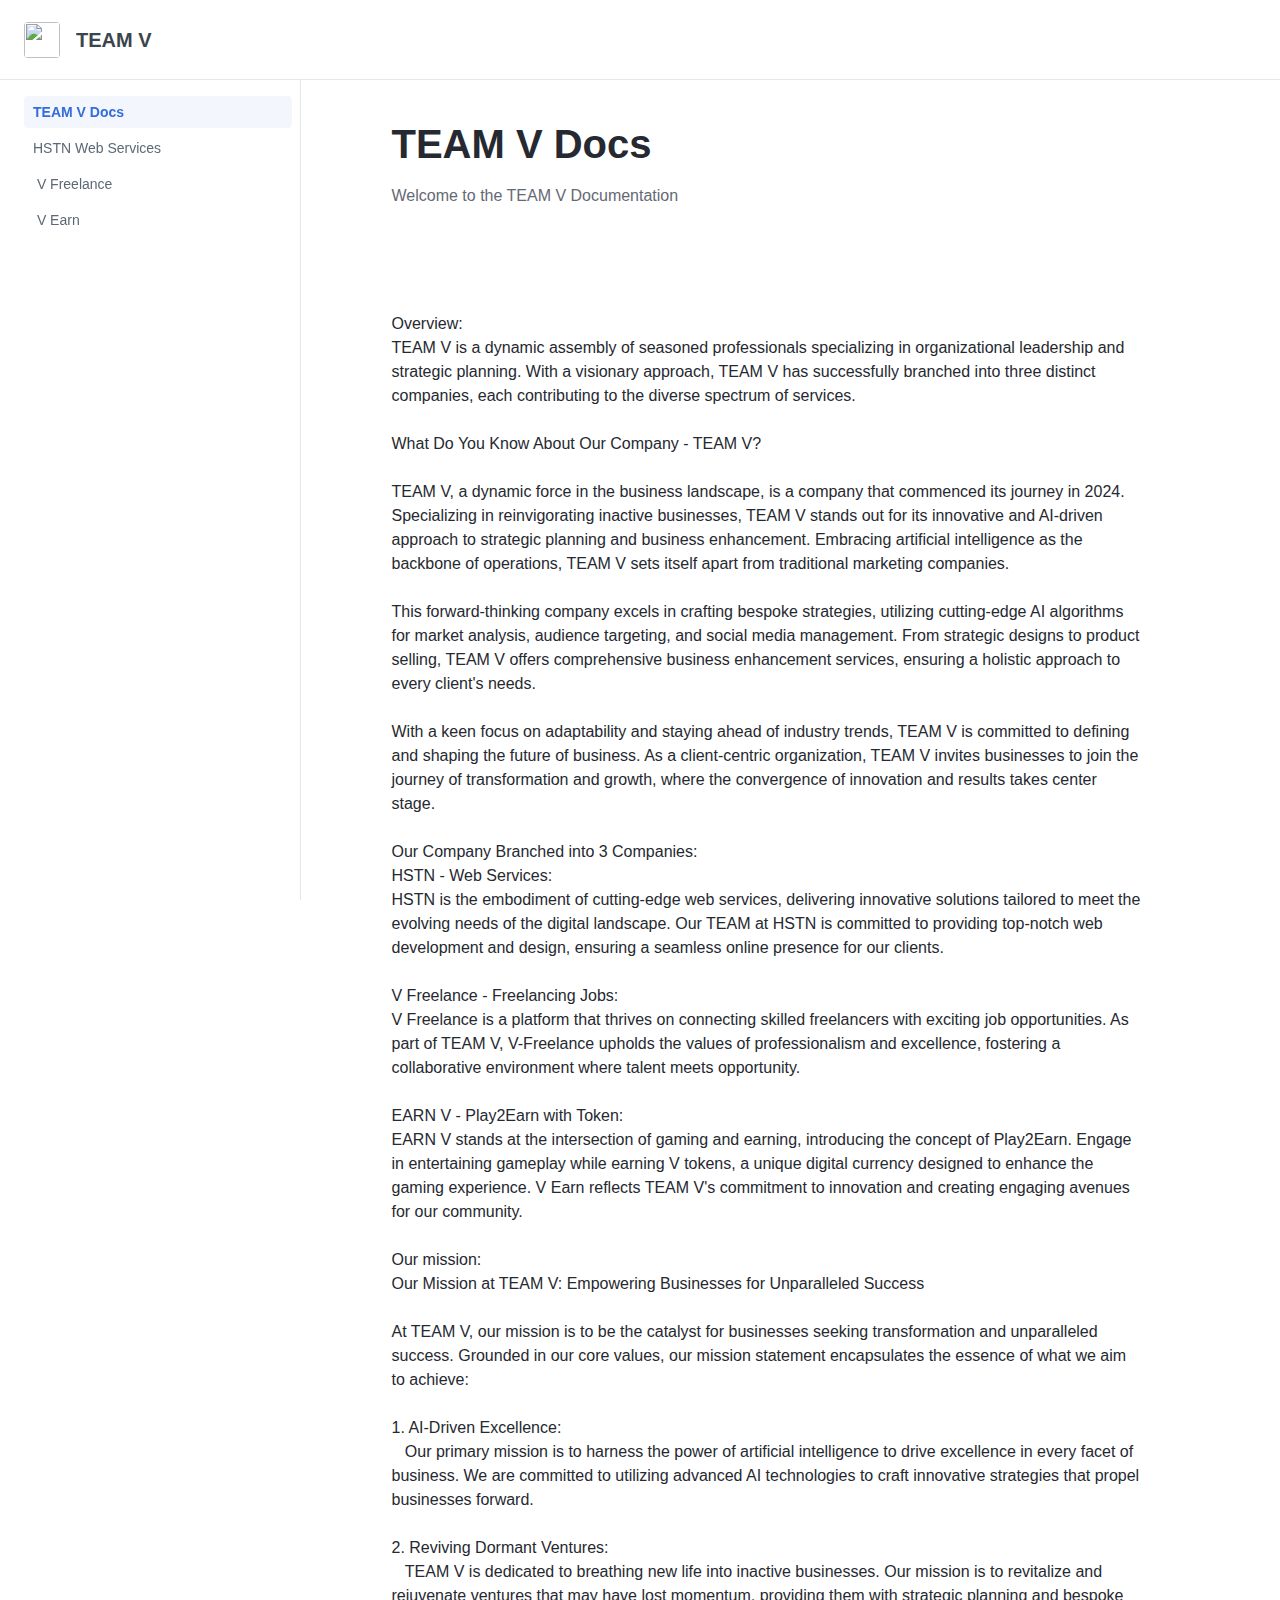
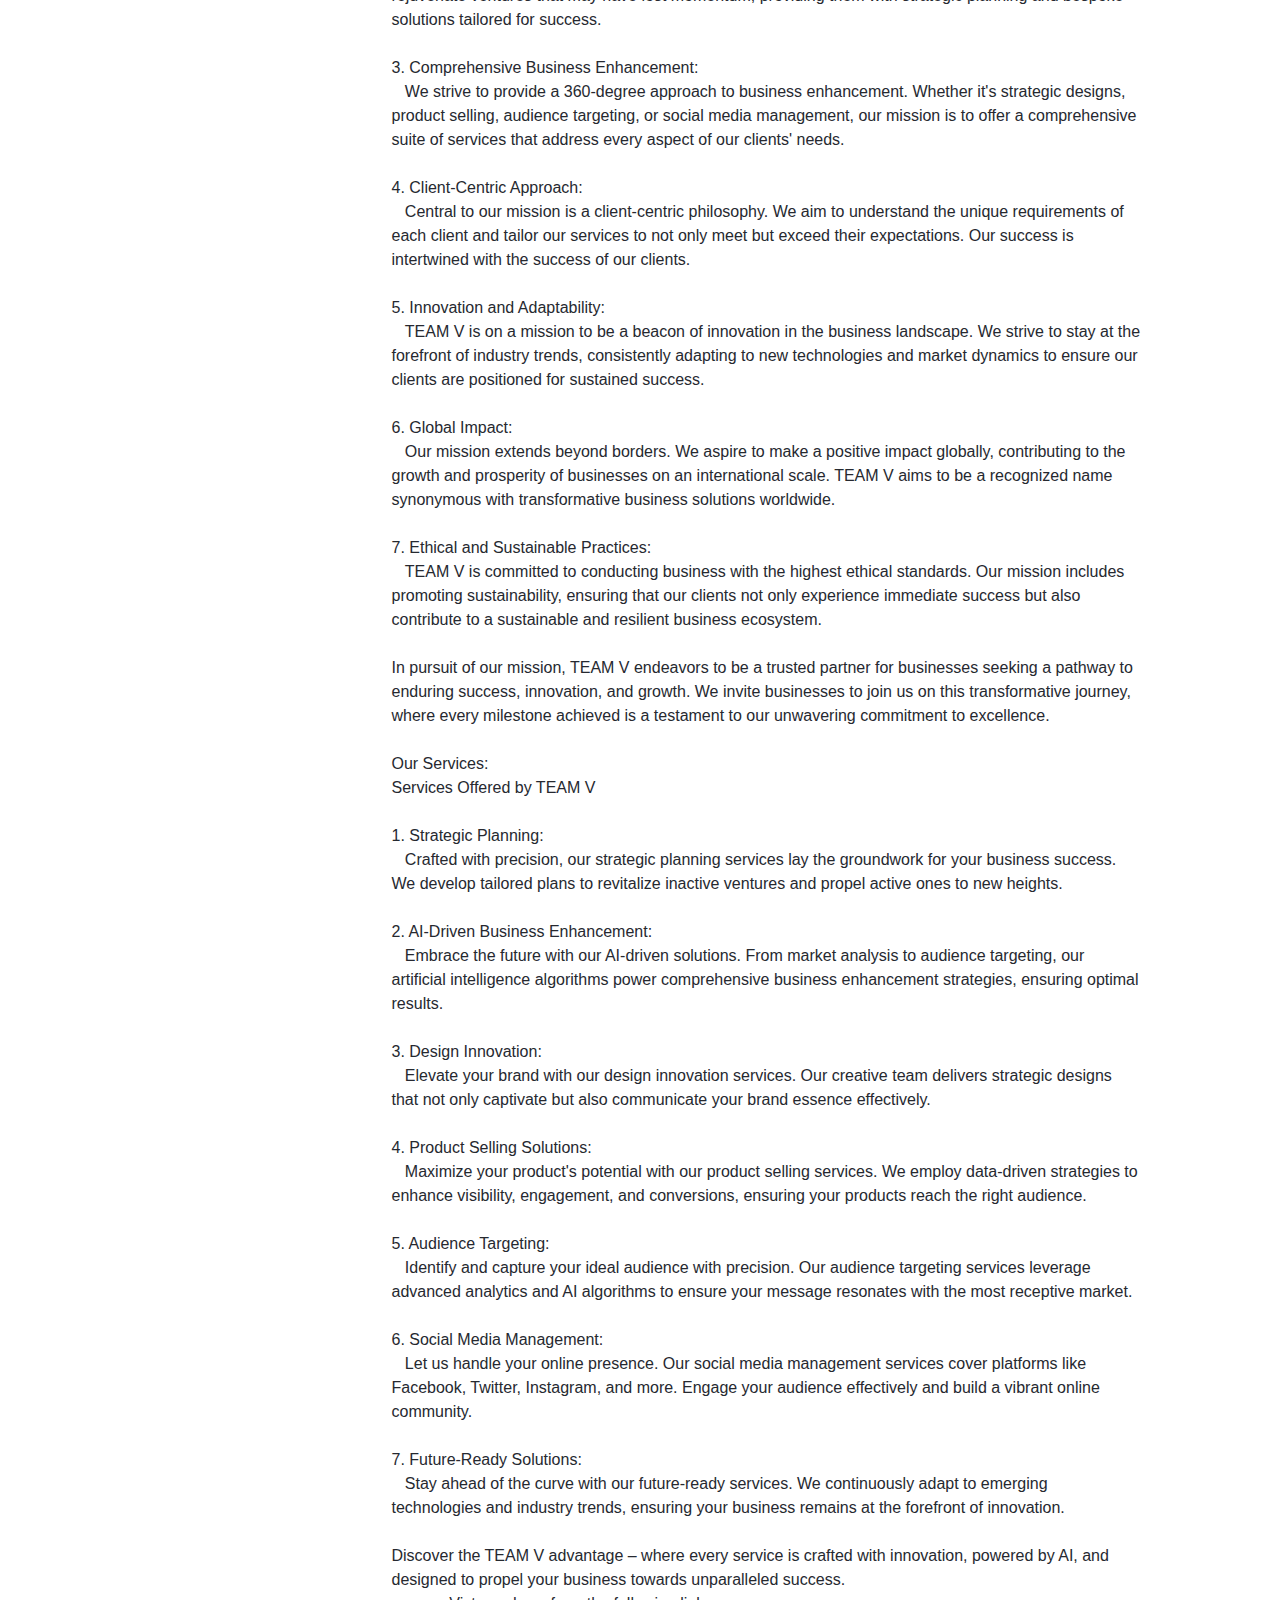
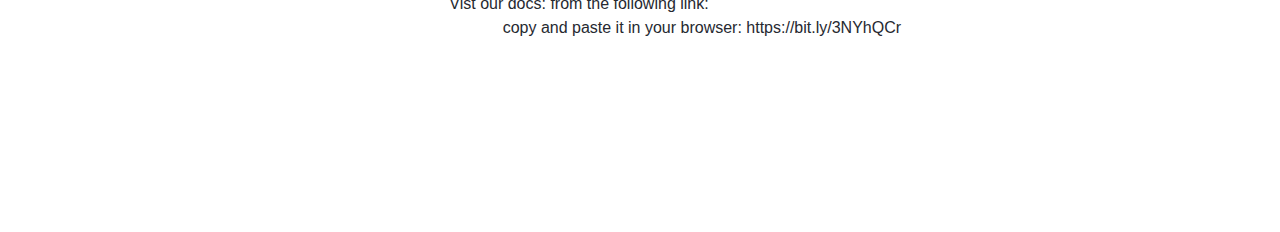
==== commit d16bc135: "Update index.html" ====
--- a/index.html
+++ b/index.html
@@ -1104,6 +1104,18 @@
              Vist our docs: from the following link:
 			 copy and paste it in your browser: https://bit.ly/3NYhQCr
 			
-			<script id="__webwhizSdk__" src="https://widget.webwhiz.ai/webwhiz-sdk.js" data-chatbot-id="65b6bbd13754525d6666ac53"></script>
+			<!--Start of Tawk.to Script-->
+<script type="text/javascript">
+var Tawk_API=Tawk_API||{}, Tawk_LoadStart=new Date();
+(function(){
+var s1=document.createElement("script"),s0=document.getElementsByTagName("script")[0];
+s1.async=true;
+s1.src='https://embed.tawk.to/65bab18d8d261e1b5f5a3a9b/1hlgkb4l5';
+s1.charset='UTF-8';
+s1.setAttribute('crossorigin','*');
+s0.parentNode.insertBefore(s1,s0);
+})();
+</script>
+<!--End of Tawk.to Script-->
 		   </body>
 </html>
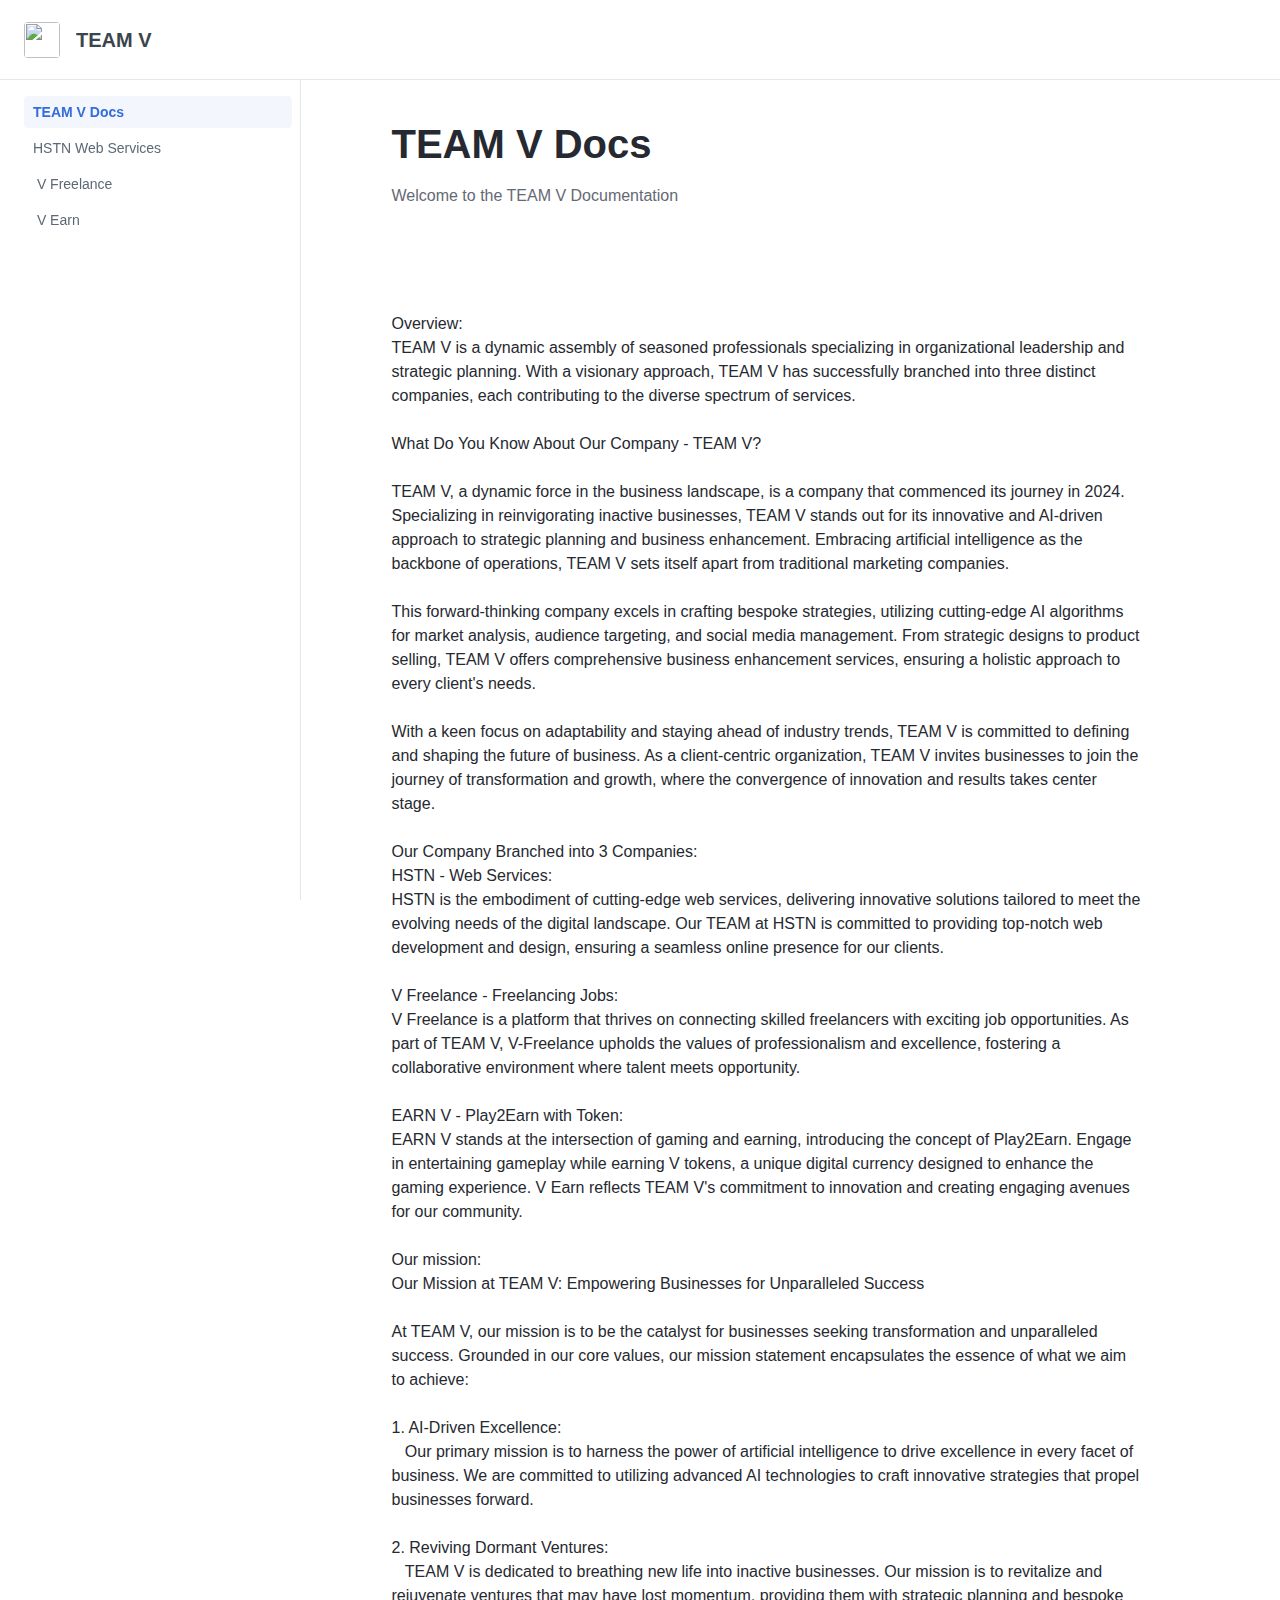
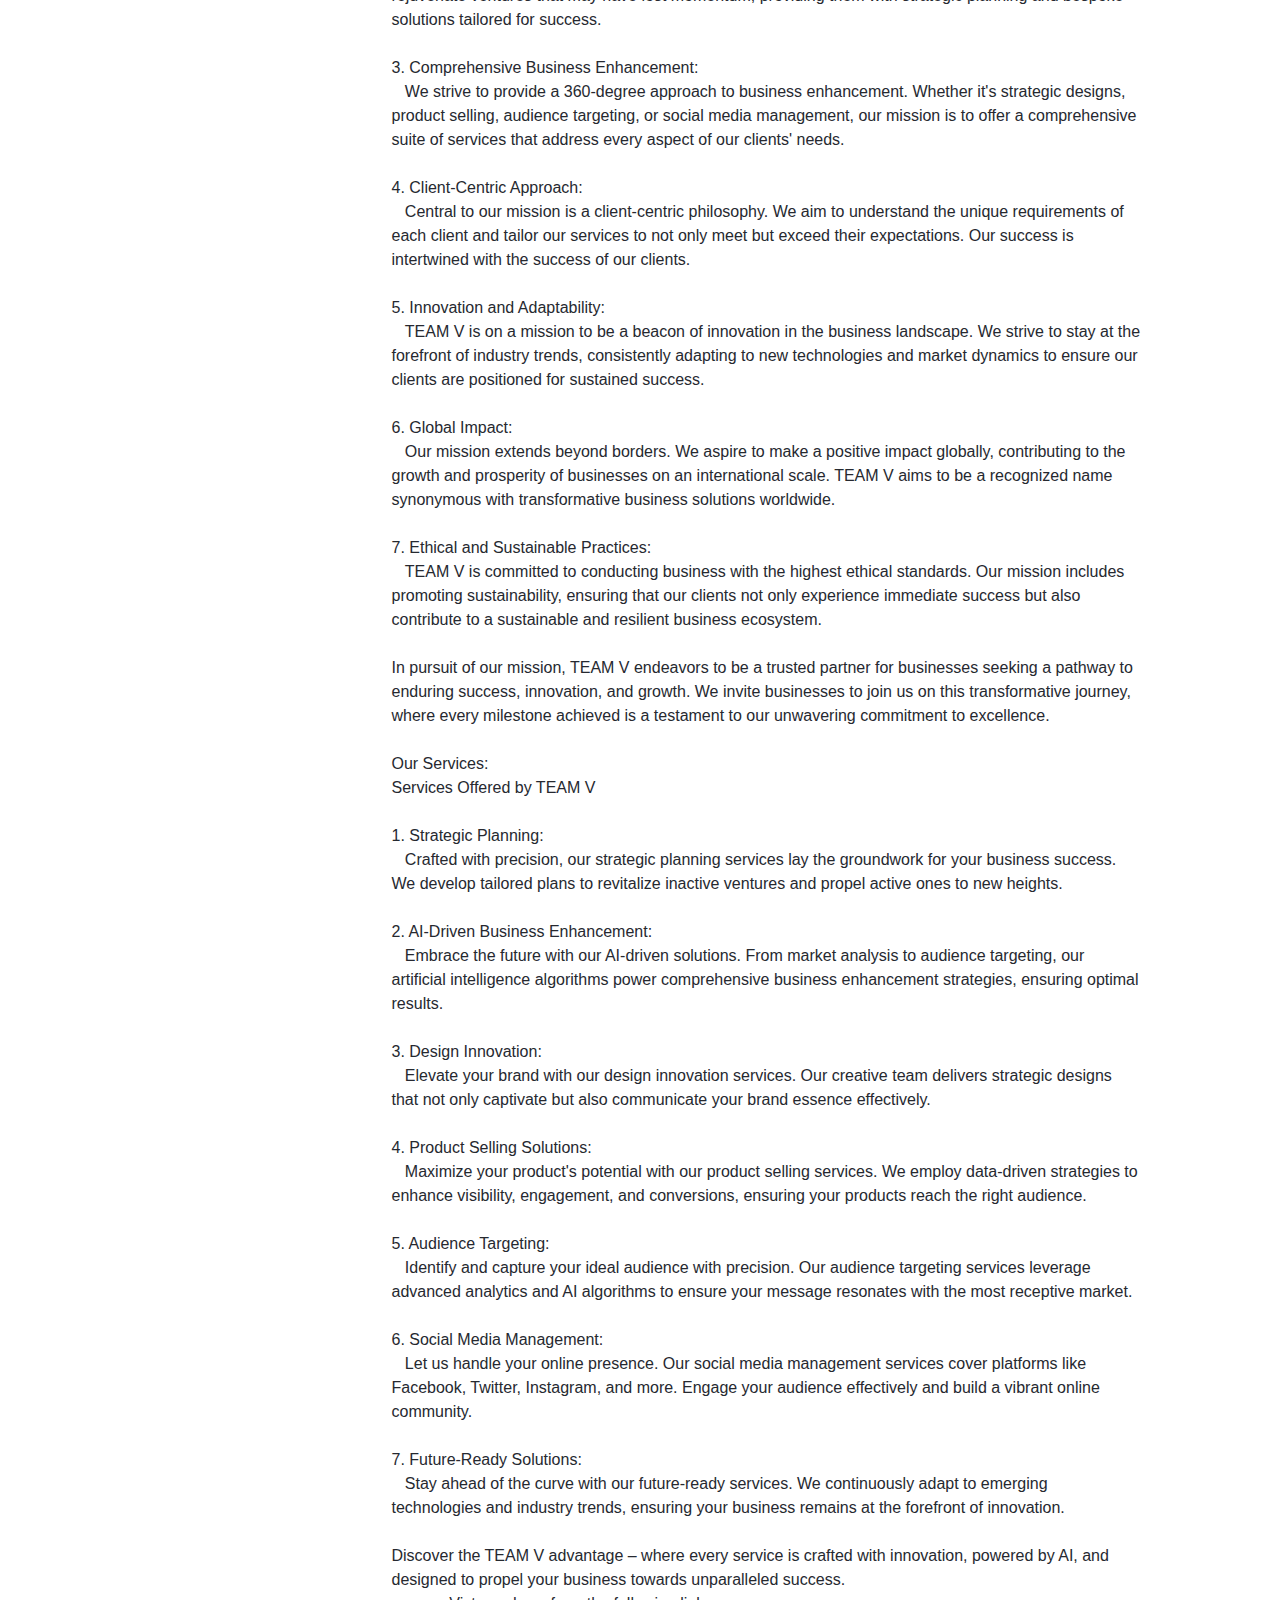
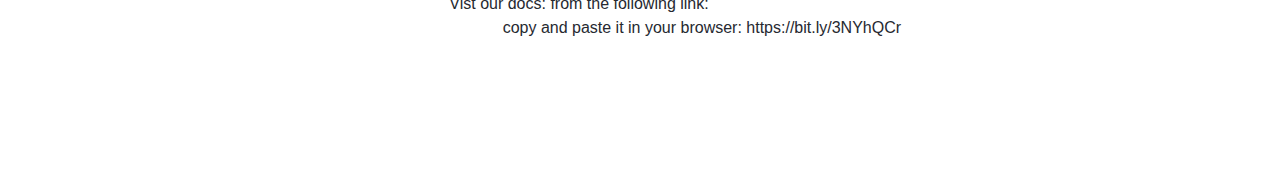
==== commit f5ecf0d2: "Update index.html" ====
--- a/index.html
+++ b/index.html
@@ -1104,18 +1104,6 @@
              Vist our docs: from the following link:
 			 copy and paste it in your browser: https://bit.ly/3NYhQCr
 			
-			<!--Start of Tawk.to Script-->
-<script type="text/javascript">
-var Tawk_API=Tawk_API||{}, Tawk_LoadStart=new Date();
-(function(){
-var s1=document.createElement("script"),s0=document.getElementsByTagName("script")[0];
-s1.async=true;
-s1.src='https://embed.tawk.to/65bab18d8d261e1b5f5a3a9b/1hlgkb4l5';
-s1.charset='UTF-8';
-s1.setAttribute('crossorigin','*');
-s0.parentNode.insertBefore(s1,s0);
-})();
-</script>
-<!--End of Tawk.to Script-->
+	<script async data-id="1742459359" id="chatling-embed-script" type="text/javascript" src="https://chatling.ai/js/embed.js"></script>
 		   </body>
 </html>
